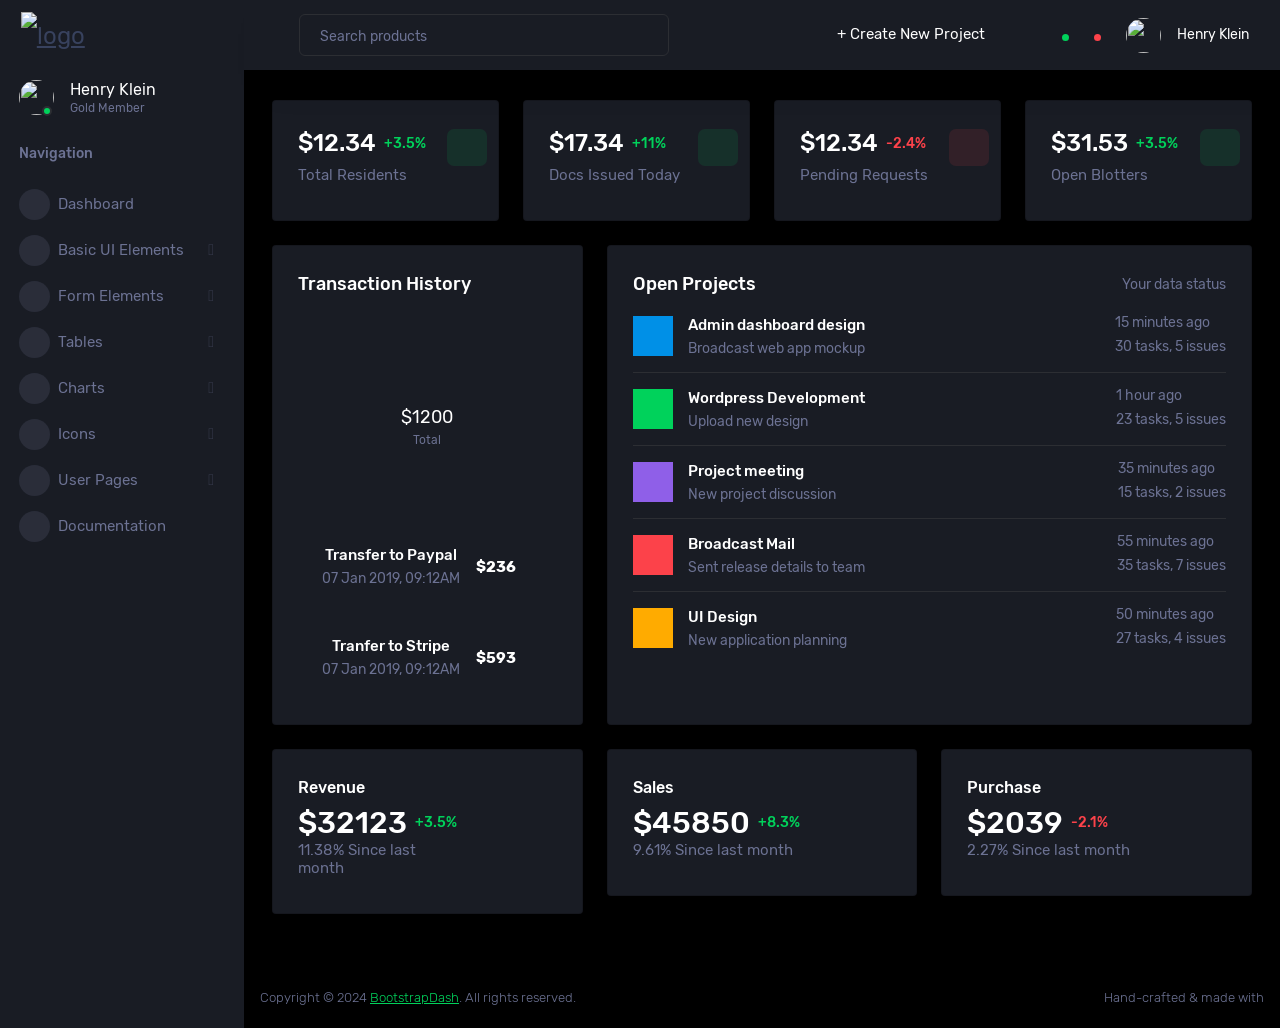
==== src/index.html @ 7aac305c "first commit" ====
<!DOCTYPE html>
<html lang="en">
  <head>
    <!-- Required meta tags -->
    <meta charset="utf-8">
    <meta name="viewport" content="width=device-width, initial-scale=1, shrink-to-fit=no">
    <title>Corona Admin</title>
    <!-- plugins:css -->
    <link rel="stylesheet" href="assets/vendors/mdi/css/materialdesignicons.min.css">
    <link rel="stylesheet" href="assets/vendors/ti-icons/css/themify-icons.css">
    <link rel="stylesheet" href="assets/vendors/css/vendor.bundle.base.css">
    <link rel="stylesheet" href="assets/vendors/font-awesome/css/font-awesome.min.css">
    <!-- endinject -->
    <!-- Plugin css for this page -->
    <link rel="stylesheet" href="assets/vendors/jvectormap/jquery-jvectormap.css">
    <link rel="stylesheet" href="assets/vendors/flag-icon-css/css/flag-icons.min.css">
    <link rel="stylesheet" href="assets/vendors/owl-carousel-2/owl.carousel.min.css">
    <link rel="stylesheet" href="assets/vendors/owl-carousel-2/owl.theme.default.min.css">
    <!-- End plugin css for this page -->
    <!-- inject:css -->
    <!-- endinject -->
    <!-- Layout styles -->
    <link rel="stylesheet" href="assets/css/style.css">
    <!-- End layout styles -->
    <link rel="shortcut icon" href="assets/images/favicon.png" />
  </head>
  <body>
    <div class="container-scroller">
      <!-- partial:partials/_sidebar.html -->
      <nav class="sidebar sidebar-offcanvas" id="sidebar">
        <div class="sidebar-brand-wrapper d-none d-lg-flex align-items-center justify-content-center fixed-top">
          <a class="sidebar-brand brand-logo" href="index.html"><img src="assets/images/logo.svg" alt="logo" /></a>
          <a class="sidebar-brand brand-logo-mini" href="index.html"><img src="assets/images/logo-mini.svg" alt="logo" /></a>
        </div>
        <ul class="nav">
          <li class="nav-item profile">
            <div class="profile-desc">
              <div class="profile-pic">
                <div class="count-indicator">
                  <img class="img-xs rounded-circle " src="assets/images/faces/face15.jpg" alt="">
                  <span class="count bg-success"></span>
                </div>
                <div class="profile-name">
                  <h5 class="mb-0 font-weight-normal">Henry Klein</h5>
                  <span>Gold Member</span>
                </div>
              </div>
              <a href="#" id="profile-dropdown" data-bs-toggle="dropdown"><i class="mdi mdi-dots-vertical"></i></a>
              <div class="dropdown-menu dropdown-menu-right sidebar-dropdown preview-list" aria-labelledby="profile-dropdown">
                <a href="#" class="dropdown-item preview-item">
                  <div class="preview-thumbnail">
                    <div class="preview-icon bg-dark rounded-circle">
                      <i class="mdi mdi-cog text-primary"></i>
                    </div>
                  </div>
                  <div class="preview-item-content">
                    <p class="preview-subject ellipsis mb-1 text-small">Account settings</p>
                  </div>
                </a>
                <div class="dropdown-divider"></div>
                <a href="#" class="dropdown-item preview-item">
                  <div class="preview-thumbnail">
                    <div class="preview-icon bg-dark rounded-circle">
                      <i class="mdi mdi-onepassword  text-info"></i>
                    </div>
                  </div>
                  <div class="preview-item-content">
                    <p class="preview-subject ellipsis mb-1 text-small">Change Password</p>
                  </div>
                </a>
                <div class="dropdown-divider"></div>
                <a href="#" class="dropdown-item preview-item">
                  <div class="preview-thumbnail">
                    <div class="preview-icon bg-dark rounded-circle">
                      <i class="mdi mdi-calendar-today text-success"></i>
                    </div>
                  </div>
                  <div class="preview-item-content">
                    <p class="preview-subject ellipsis mb-1 text-small">To-do list</p>
                  </div>
                </a>
              </div>
            </div>
          </li>
          <li class="nav-item nav-category">
            <span class="nav-link">Navigation</span>
          </li>
          <li class="nav-item menu-items">
            <a class="nav-link" href="index.html">
              <span class="menu-icon">
                <i class="mdi mdi-speedometer"></i>
              </span>
              <span class="menu-title">Dashboard</span>
            </a>
          </li>
          <li class="nav-item menu-items">
            <a class="nav-link" data-bs-toggle="collapse" href="#ui-basic" aria-expanded="false" aria-controls="ui-basic">
              <span class="menu-icon">
                <i class="mdi mdi-laptop"></i>
              </span>
              <span class="menu-title">Basic UI Elements</span>
              <i class="menu-arrow"></i>
            </a>
            <div class="collapse" id="ui-basic">
              <ul class="nav flex-column sub-menu">
                <li class="nav-item"> <a class="nav-link" href="pages/ui-features/buttons.html">Buttons</a></li>
                <li class="nav-item"> <a class="nav-link" href="pages/ui-features/dropdowns.html">Dropdowns</a></li>
                <li class="nav-item"> <a class="nav-link" href="pages/ui-features/typography.html">Typography</a></li>
              </ul>
            </div>
          </li>
          <li class="nav-item menu-items">
            <a class="nav-link" href="pages/forms/basic_elements.html">
              <span class="menu-icon">
                <i class="mdi mdi-playlist-play"></i>
              </span>
              <span class="menu-title">Form Elements</span>
              <i class="menu-arrow"></i>
            </a>
          </li>
          <li class="nav-item menu-items">
            <a class="nav-link" href="pages/tables/basic-table.html">
              <span class="menu-icon">
                <i class="mdi mdi-table-large"></i>
              </span>
              <span class="menu-title">Tables</span>
              <i class="menu-arrow"></i>
            </a>
          </li>
          <li class="nav-item menu-items">
            <a class="nav-link" href="pages/charts/chartjs.html">
              <span class="menu-icon">
                <i class="mdi mdi-chart-bar"></i>
              </span>
              <span class="menu-title">Charts</span>
              <i class="menu-arrow"></i>
            </a>
          </li>
          <li class="nav-item menu-items">
            <a class="nav-link" href="pages/icons/font-awesome.html">
              <span class="menu-icon">
                <i class="mdi mdi-contacts"></i>
              </span>
              <span class="menu-title">Icons</span>
              <i class="menu-arrow"></i>
            </a>
          </li>
          <li class="nav-item menu-items">
            <a class="nav-link" data-bs-toggle="collapse" href="#auth" aria-expanded="false" aria-controls="auth">
              <span class="menu-icon">
                <i class="mdi mdi-security"></i>
              </span>
              <span class="menu-title">User Pages</span>
              <i class="menu-arrow"></i>
            </a>
            <div class="collapse" id="auth">
              <ul class="nav flex-column sub-menu">
                <li class="nav-item"> <a class="nav-link" href="pages/samples/login.html"> Login </a></li>
                <li class="nav-item"> <a class="nav-link" href="pages/samples/register.html"> Register </a></li>
                <li class="nav-item"> <a class="nav-link" href="pages/samples/error-404.html"> 404 </a></li>
                <li class="nav-item"> <a class="nav-link" href="pages/samples/error-500.html"> 505 </a></li>
                <li class="nav-item"> <a class="nav-link" href="pages/samples/blank-page.html"> Blank Page </a></li>
              </ul>
            </div>
          </li>
          <li class="nav-item menu-items">
            <a class="nav-link" href="docs/documentation.html">
              <span class="menu-icon">
                <i class="mdi mdi-file-document"></i>
              </span>
              <span class="menu-title">Documentation</span>
            </a>
          </li>
        </ul>
      </nav>
      <!-- partial -->
      <div class="container-fluid page-body-wrapper">
        <!-- partial:partials/_navbar.html -->
        <nav class="navbar p-0 fixed-top d-flex flex-row">
          <div class="navbar-brand-wrapper d-flex d-lg-none align-items-center justify-content-center">
            <a class="navbar-brand brand-logo-mini" href="index.html"><img src="../../../assets/images/logo-mini.svg" alt="logo" /></a>
          </div>
          <div class="navbar-menu-wrapper flex-grow d-flex align-items-stretch">
            <button class="navbar-toggler navbar-toggler align-self-center" type="button" data-toggle="minimize">
              <span class="mdi mdi-menu"></span>
            </button>
            <ul class="navbar-nav w-100">
              <li class="nav-item w-100">
                <form class="nav-link mt-2 mt-md-0 d-none d-lg-flex search">
                  <input type="text" class="form-control" placeholder="Search products">
                </form>
              </li>
            </ul>
            <ul class="navbar-nav navbar-nav-right">
              <li class="nav-item dropdown d-none d-lg-block">
                <a class="nav-link btn btn-success create-new-button" id="createbuttonDropdown" data-bs-toggle="dropdown" aria-expanded="false" href="#">+ Create New Project</a>
                <div class="dropdown-menu dropdown-menu-end navbar-dropdown preview-list" aria-labelledby="createbuttonDropdown">
                  <h6 class="p-3 mb-0">Projects</h6>
                  <div class="dropdown-divider"></div>
                  <a class="dropdown-item preview-item">
                    <div class="preview-thumbnail">
                      <div class="preview-icon bg-dark rounded-circle">
                        <i class="mdi mdi-file-outline text-primary"></i>
                      </div>
                    </div>
                    <div class="preview-item-content">
                      <p class="preview-subject ellipsis mb-1">Software Development</p>
                    </div>
                  </a>
                  <div class="dropdown-divider"></div>
                  <a class="dropdown-item preview-item">
                    <div class="preview-thumbnail">
                      <div class="preview-icon bg-dark rounded-circle">
                        <i class="mdi mdi-web text-info"></i>
                      </div>
                    </div>
                    <div class="preview-item-content">
                      <p class="preview-subject ellipsis mb-1">UI Development</p>
                    </div>
                  </a>
                  <div class="dropdown-divider"></div>
                  <a class="dropdown-item preview-item">
                    <div class="preview-thumbnail">
                      <div class="preview-icon bg-dark rounded-circle">
                        <i class="mdi mdi-layers text-danger"></i>
                      </div>
                    </div>
                    <div class="preview-item-content">
                      <p class="preview-subject ellipsis mb-1">Software Testing</p>
                    </div>
                  </a>
                  <div class="dropdown-divider"></div>
                  <p class="p-3 mb-0 text-center">See all projects</p>
                </div>
              </li>
              <li class="nav-item nav-settings d-none d-lg-block">
                <a class="nav-link" href="#">
                  <i class="mdi mdi-view-grid"></i>
                </a>
              </li>
              <li class="nav-item dropdown border-left">
                <a class="nav-link count-indicator dropdown-toggle" id="messageDropdown" href="#" data-bs-toggle="dropdown" aria-expanded="false">
                  <i class="mdi mdi-email"></i>
                  <span class="count bg-success"></span>
                </a>
                <div class="dropdown-menu dropdown-menu-end navbar-dropdown preview-list" aria-labelledby="messageDropdown">
                  <h6 class="p-3 mb-0">Messages</h6>
                  <div class="dropdown-divider"></div>
                  <a class="dropdown-item preview-item">
                    <div class="preview-thumbnail">
                      <img src="../../../assets/images/faces/face4.jpg" alt="image" class="rounded-circle profile-pic">
                    </div>
                    <div class="preview-item-content">
                      <p class="preview-subject ellipsis mb-1">Mark send you a message</p>
                      <p class="text-muted mb-0"> 1 Minutes ago </p>
                    </div>
                  </a>
                  <div class="dropdown-divider"></div>
                  <a class="dropdown-item preview-item">
                    <div class="preview-thumbnail">
                      <img src="../../../assets/images/faces/face2.jpg" alt="image" class="rounded-circle profile-pic">
                    </div>
                    <div class="preview-item-content">
                      <p class="preview-subject ellipsis mb-1">Cregh send you a message</p>
                      <p class="text-muted mb-0"> 15 Minutes ago </p>
                    </div>
                  </a>
                  <div class="dropdown-divider"></div>
                  <a class="dropdown-item preview-item">
                    <div class="preview-thumbnail">
                      <img src="../../../assets/images/faces/face3.jpg" alt="image" class="rounded-circle profile-pic">
                    </div>
                    <div class="preview-item-content">
                      <p class="preview-subject ellipsis mb-1">Profile picture updated</p>
                      <p class="text-muted mb-0"> 18 Minutes ago </p>
                    </div>
                  </a>
                  <div class="dropdown-divider"></div>
                  <p class="p-3 mb-0 text-center">4 new messages</p>
                </div>
              </li>
              <li class="nav-item dropdown border-left">
                <a class="nav-link count-indicator dropdown-toggle" id="notificationDropdown" href="#" data-bs-toggle="dropdown">
                  <i class="mdi mdi-bell"></i>
                  <span class="count bg-danger"></span>
                </a>
                <div class="dropdown-menu dropdown-menu-end navbar-dropdown preview-list" aria-labelledby="notificationDropdown">
                  <h6 class="p-3 mb-0">Notifications</h6>
                  <div class="dropdown-divider"></div>
                  <a class="dropdown-item preview-item">
                    <div class="preview-thumbnail">
                      <div class="preview-icon bg-dark rounded-circle">
                        <i class="mdi mdi-calendar text-success"></i>
                      </div>
                    </div>
                    <div class="preview-item-content">
                      <p class="preview-subject mb-1">Event today</p>
                      <p class="text-muted ellipsis mb-0"> Just a reminder that you have an event today </p>
                    </div>
                  </a>
                  <div class="dropdown-divider"></div>
                  <a class="dropdown-item preview-item">
                    <div class="preview-thumbnail">
                      <div class="preview-icon bg-dark rounded-circle">
                        <i class="mdi mdi-cog text-danger"></i>
                      </div>
                    </div>
                    <div class="preview-item-content">
                      <p class="preview-subject mb-1">Settings</p>
                      <p class="text-muted ellipsis mb-0"> Update dashboard </p>
                    </div>
                  </a>
                  <div class="dropdown-divider"></div>
                  <a class="dropdown-item preview-item">
                    <div class="preview-thumbnail">
                      <div class="preview-icon bg-dark rounded-circle">
                        <i class="mdi mdi-link-variant text-warning"></i>
                      </div>
                    </div>
                    <div class="preview-item-content">
                      <p class="preview-subject mb-1">Launch Admin</p>
                      <p class="text-muted ellipsis mb-0"> New admin wow! </p>
                    </div>
                  </a>
                  <div class="dropdown-divider"></div>
                  <p class="p-3 mb-0 text-center">See all notifications</p>
                </div>
              </li>
              <li class="nav-item dropdown">
                <a class="nav-link" id="profileDropdown" href="#" data-bs-toggle="dropdown">
                  <div class="navbar-profile">
                    <img class="img-xs rounded-circle" src="../../../assets/images/faces/face15.jpg" alt="">
                    <p class="mb-0 d-none d-sm-block navbar-profile-name">Henry Klein</p>
                    <i class="mdi mdi-menu-down d-none d-sm-block"></i>
                  </div>
                </a>
                <div class="dropdown-menu dropdown-menu-end navbar-dropdown preview-list" aria-labelledby="profileDropdown">
                  <h6 class="p-3 mb-0">Profile</h6>
                  <div class="dropdown-divider"></div>
                  <a class="dropdown-item preview-item">
                    <div class="preview-thumbnail">
                      <div class="preview-icon bg-dark rounded-circle">
                        <i class="mdi mdi-cog text-success"></i>
                      </div>
                    </div>
                    <div class="preview-item-content">
                      <p class="preview-subject mb-1">Settings</p>
                    </div>
                  </a>
                  <div class="dropdown-divider"></div>
                  <a class="dropdown-item preview-item">
                    <div class="preview-thumbnail">
                      <div class="preview-icon bg-dark rounded-circle">
                        <i class="mdi mdi-logout text-danger"></i>
                      </div>
                    </div>
                    <div class="preview-item-content">
                      <p class="preview-subject mb-1">Log out</p>
                    </div>
                  </a>
                  <div class="dropdown-divider"></div>
                  <p class="p-3 mb-0 text-center">Advanced settings</p>
                </div>
              </li>
            </ul>
            <button class="navbar-toggler navbar-toggler-right d-lg-none align-self-center" type="button" data-toggle="offcanvas">
              <span class="mdi mdi-format-line-spacing"></span>
            </button>
          </div>
        </nav>
        <!-- partial -->
        <div class="main-panel">
          <div class="content-wrapper">
            <div class="row">
              <div class="col-xl-3 col-sm-6 grid-margin stretch-card">
                <div class="card">
                  <div class="card-body">
                    <div class="row">
                      <div class="col-9">
                        <div class="d-flex align-items-center align-self-start">
                          <h3 class="mb-0">$12.34</h3>
                          <p class="text-success ms-2 mb-0 font-weight-medium">+3.5%</p>
                        </div>
                      </div>
                      <div class="col-3">
                        <div class="icon icon-box-success ">
                          <span class="mdi mdi-arrow-top-right icon-item"></span>
                        </div>
                      </div>
                    </div>
                    <h6 class="text-muted font-weight-normal">Total Residents</h6>
                  </div>
                </div>
              </div>
              <div class="col-xl-3 col-sm-6 grid-margin stretch-card">
                <div class="card">
                  <div class="card-body">
                    <div class="row">
                      <div class="col-9">
                        <div class="d-flex align-items-center align-self-start">
                          <h3 class="mb-0">$17.34</h3>
                          <p class="text-success ms-2 mb-0 font-weight-medium">+11%</p>
                        </div>
                      </div>
                      <div class="col-3">
                        <div class="icon icon-box-success">
                          <span class="mdi mdi-arrow-top-right icon-item"></span>
                        </div>
                      </div>
                    </div>
                    <h6 class="text-muted font-weight-normal">Docs Issued Today</h6>
                  </div>
                </div>
              </div>
              <div class="col-xl-3 col-sm-6 grid-margin stretch-card">
                <div class="card">
                  <div class="card-body">
                    <div class="row">
                      <div class="col-9">
                        <div class="d-flex align-items-center align-self-start">
                          <h3 class="mb-0">$12.34</h3>
                          <p class="text-danger ms-2 mb-0 font-weight-medium">-2.4%</p>
                        </div>
                      </div>
                      <div class="col-3">
                        <div class="icon icon-box-danger">
                          <span class="mdi mdi-arrow-bottom-left icon-item"></span>
                        </div>
                      </div>
                    </div>
                    <h6 class="text-muted font-weight-normal">Pending Requests</h6>
                  </div>
                </div>
              </div>
              <div class="col-xl-3 col-sm-6 grid-margin stretch-card">
                <div class="card">
                  <div class="card-body">
                    <div class="row">
                      <div class="col-9">
                        <div class="d-flex align-items-center align-self-start">
                          <h3 class="mb-0">$31.53</h3>
                          <p class="text-success ms-2 mb-0 font-weight-medium">+3.5%</p>
                        </div>
                      </div>
                      <div class="col-3">
                        <div class="icon icon-box-success ">
                          <span class="mdi mdi-arrow-top-right icon-item"></span>
                        </div>
                      </div>
                    </div>
                    <h6 class="text-muted font-weight-normal">Open Blotters</h6>
                  </div>
                </div>
              </div>
            </div>
            <div class="row">
              <div class="col-md-4 grid-margin stretch-card">
                <div class="card">
                  <div class="card-body">
                    <h4 class="card-title">Transaction History</h4>
                    <div class="position-relative">
                      <div class="daoughnutchart-wrapper">
                        <canvas id="transaction-history" class="transaction-chart"></canvas>
                      </div>
                      <div class="custom-value">$1200 <span>Total</span>
                      </div>
                    </div>
                    <div class="bg-gray-dark d-flex d-md-block d-xl-flex flex-row py-3 px-4 px-md-3 px-xl-4 rounded mt-3">
                      <div class="text-md-center text-xl-left">
                        <h6 class="mb-1">Transfer to Paypal</h6>
                        <p class="text-muted mb-0">07 Jan 2019, 09:12AM</p>
                      </div>
                      <div class="align-self-center flex-grow text-end text-md-center text-xl-right py-md-2 py-xl-0">
                        <h6 class="font-weight-bold mb-0">$236</h6>
                      </div>
                    </div>
                    <div class="bg-gray-dark d-flex d-md-block d-xl-flex flex-row py-3 px-4 px-md-3 px-xl-4 rounded mt-3">
                      <div class="text-md-center text-xl-left">
                        <h6 class="mb-1">Tranfer to Stripe</h6>
                        <p class="text-muted mb-0">07 Jan 2019, 09:12AM</p>
                      </div>
                      <div class="align-self-center flex-grow text-end text-md-center text-xl-right py-md-2 py-xl-0">
                        <h6 class="font-weight-bold mb-0">$593</h6>
                      </div>
                    </div>
                  </div>
                </div>
              </div>
              <div class="col-md-8 grid-margin stretch-card">
                <div class="card">
                  <div class="card-body">
                    <div class="d-flex flex-row justify-content-between">
                      <h4 class="card-title mb-1">Open Projects</h4>
                      <p class="text-muted mb-1">Your data status</p>
                    </div>
                    <div class="row">
                      <div class="col-12">
                        <div class="preview-list">
                          <div class="preview-item border-bottom">
                            <div class="preview-thumbnail">
                              <div class="preview-icon bg-primary">
                                <i class="mdi mdi-file-document"></i>
                              </div>
                            </div>
                            <div class="preview-item-content d-sm-flex flex-grow">
                              <div class="flex-grow">
                                <h6 class="preview-subject">Admin dashboard design</h6>
                                <p class="text-muted mb-0">Broadcast web app mockup</p>
                              </div>
                              <div class="mr-auto text-sm-right pt-2 pt-sm-0">
                                <p class="text-muted">15 minutes ago</p>
                                <p class="text-muted mb-0">30 tasks, 5 issues </p>
                              </div>
                            </div>
                          </div>
                          <div class="preview-item border-bottom">
                            <div class="preview-thumbnail">
                              <div class="preview-icon bg-success">
                                <i class="mdi mdi-cloud-download"></i>
                              </div>
                            </div>
                            <div class="preview-item-content d-sm-flex flex-grow">
                              <div class="flex-grow">
                                <h6 class="preview-subject">Wordpress Development</h6>
                                <p class="text-muted mb-0">Upload new design</p>
                              </div>
                              <div class="mr-auto text-sm-right pt-2 pt-sm-0">
                                <p class="text-muted">1 hour ago</p>
                                <p class="text-muted mb-0">23 tasks, 5 issues </p>
                              </div>
                            </div>
                          </div>
                          <div class="preview-item border-bottom">
                            <div class="preview-thumbnail">
                              <div class="preview-icon bg-info">
                                <i class="mdi mdi-clock"></i>
                              </div>
                            </div>
                            <div class="preview-item-content d-sm-flex flex-grow">
                              <div class="flex-grow">
                                <h6 class="preview-subject">Project meeting</h6>
                                <p class="text-muted mb-0">New project discussion</p>
                              </div>
                              <div class="mr-auto text-sm-right pt-2 pt-sm-0">
                                <p class="text-muted">35 minutes ago</p>
                                <p class="text-muted mb-0">15 tasks, 2 issues</p>
                              </div>
                            </div>
                          </div>
                          <div class="preview-item border-bottom">
                            <div class="preview-thumbnail">
                              <div class="preview-icon bg-danger">
                                <i class="mdi mdi-email-open"></i>
                              </div>
                            </div>
                            <div class="preview-item-content d-sm-flex flex-grow">
                              <div class="flex-grow">
                                <h6 class="preview-subject">Broadcast Mail</h6>
                                <p class="text-muted mb-0">Sent release details to team</p>
                              </div>
                              <div class="mr-auto text-sm-right pt-2 pt-sm-0">
                                <p class="text-muted">55 minutes ago</p>
                                <p class="text-muted mb-0">35 tasks, 7 issues </p>
                              </div>
                            </div>
                          </div>
                          <div class="preview-item">
                            <div class="preview-thumbnail">
                              <div class="preview-icon bg-warning">
                                <i class="mdi mdi-chart-pie"></i>
                              </div>
                            </div>
                            <div class="preview-item-content d-sm-flex flex-grow">
                              <div class="flex-grow">
                                <h6 class="preview-subject">UI Design</h6>
                                <p class="text-muted mb-0">New application planning</p>
                              </div>
                              <div class="mr-auto text-sm-right pt-2 pt-sm-0">
                                <p class="text-muted">50 minutes ago</p>
                                <p class="text-muted mb-0">27 tasks, 4 issues </p>
                              </div>
                            </div>
                          </div>
                        </div>
                      </div>
                    </div>
                  </div>
                </div>
              </div>
            </div>
            <div class="row">
              <div class="col-sm-4 grid-margin">
                <div class="card">
                  <div class="card-body">
                    <h5>Revenue</h5>
                    <div class="row">
                      <div class="col-8 col-sm-12 col-xl-8 my-auto">
                        <div class="d-flex d-sm-block d-md-flex align-items-center">
                          <h2 class="mb-0">$32123</h2>
                          <p class="text-success ms-2 mb-0 font-weight-medium">+3.5%</p>
                        </div>
                        <h6 class="text-muted font-weight-normal">11.38% Since last month</h6>
                      </div>
                      <div class="col-4 col-sm-12 col-xl-4 text-center text-xl-right">
                        <i class="icon-lg mdi mdi-codepen text-primary ml-auto"></i>
                      </div>
                    </div>
                  </div>
                </div>
              </div>
              <div class="col-sm-4 grid-margin">
                <div class="card">
                  <div class="card-body">
                    <h5>Sales</h5>
                    <div class="row">
                      <div class="col-8 col-sm-12 col-xl-8 my-auto">
                        <div class="d-flex d-sm-block d-md-flex align-items-center">
                          <h2 class="mb-0">$45850</h2>
                          <p class="text-success ms-2 mb-0 font-weight-medium">+8.3%</p>
                        </div>
                        <h6 class="text-muted font-weight-normal"> 9.61% Since last month</h6>
                      </div>
                      <div class="col-4 col-sm-12 col-xl-4 text-center text-xl-right">
                        <i class="icon-lg mdi mdi-wallet-travel text-danger ml-auto"></i>
                      </div>
                    </div>
                  </div>
                </div>
              </div>
              <div class="col-sm-4 grid-margin">
                <div class="card">
                  <div class="card-body">
                    <h5>Purchase</h5>
                    <div class="row">
                      <div class="col-8 col-sm-12 col-xl-8 my-auto">
                        <div class="d-flex d-sm-block d-md-flex align-items-center">
                          <h2 class="mb-0">$2039</h2>
                          <p class="text-danger ms-2 mb-0 font-weight-medium">-2.1% </p>
                        </div>
                        <h6 class="text-muted font-weight-normal">2.27% Since last month</h6>
                      </div>
                      <div class="col-4 col-sm-12 col-xl-4 text-center text-xl-right">
                        <i class="icon-lg mdi mdi-monitor text-success ml-auto"></i>
                      </div>
                    </div>
                  </div>
                </div>
              </div>
            </div>
          </div>
          <!-- content-wrapper ends -->
          <!-- partial:partials/_footer.html -->
          <footer class="footer">
            <div class="d-sm-flex justify-content-center justify-content-sm-between">
              <span class="text-muted text-center text-sm-left d-block d-sm-inline-block">Copyright © 2024 <a href="https://www.bootstrapdash.com/" target="_blank">BootstrapDash</a>. All rights reserved.</span>
              <span class="text-muted float-none float-sm-end d-block mt-1 mt-sm-0 text-center"> <span class="text-muted float-none float-sm-end d-block mt-1 mt-sm-0 text-center">Hand-crafted & made with <i class="mdi mdi-heart text-danger"></i></span> <i class="mdi mdi-heart text-danger"></i></span>
            </div>
          </footer>
          <!-- partial -->
        </div>
        <!-- main-panel ends -->
      </div>
      <!-- page-body-wrapper ends -->
    </div>
    <!-- container-scroller -->
    <!-- plugins:js -->
    <script src="assets/vendors/js/vendor.bundle.base.js"></script>
    <!-- endinject -->
    <!-- Plugin js for this page -->
    <script src="assets/vendors/chart.js/chart.umd.js"></script>
    <script src="assets/vendors/progressbar.js/progressbar.min.js"></script>
    <script src="assets/vendors/jvectormap/jquery-jvectormap.min.js"></script>
    <script src="assets/vendors/jvectormap/jquery-jvectormap-world-mill-en.js"></script>
    <script src="assets/vendors/owl-carousel-2/owl.carousel.min.js"></script>
    <script src="assets/js/jquery.cookie.js" type="text/javascript"></script>
    <!-- End plugin js for this page -->
    <!-- inject:js -->
    <script src="assets/js/off-canvas.js"></script>
    <script src="assets/js/misc.js"></script>
    <script src="assets/js/settings.js"></script>
    <script src="assets/js/todolist.js"></script>
    <!-- endinject -->
    <!-- Custom js for this page -->
    <script src="assets/js/proBanner.js"></script>
    <script src="assets/js/dashboard.js"></script>
    <!-- End custom js for this page -->
  </body>
</html>
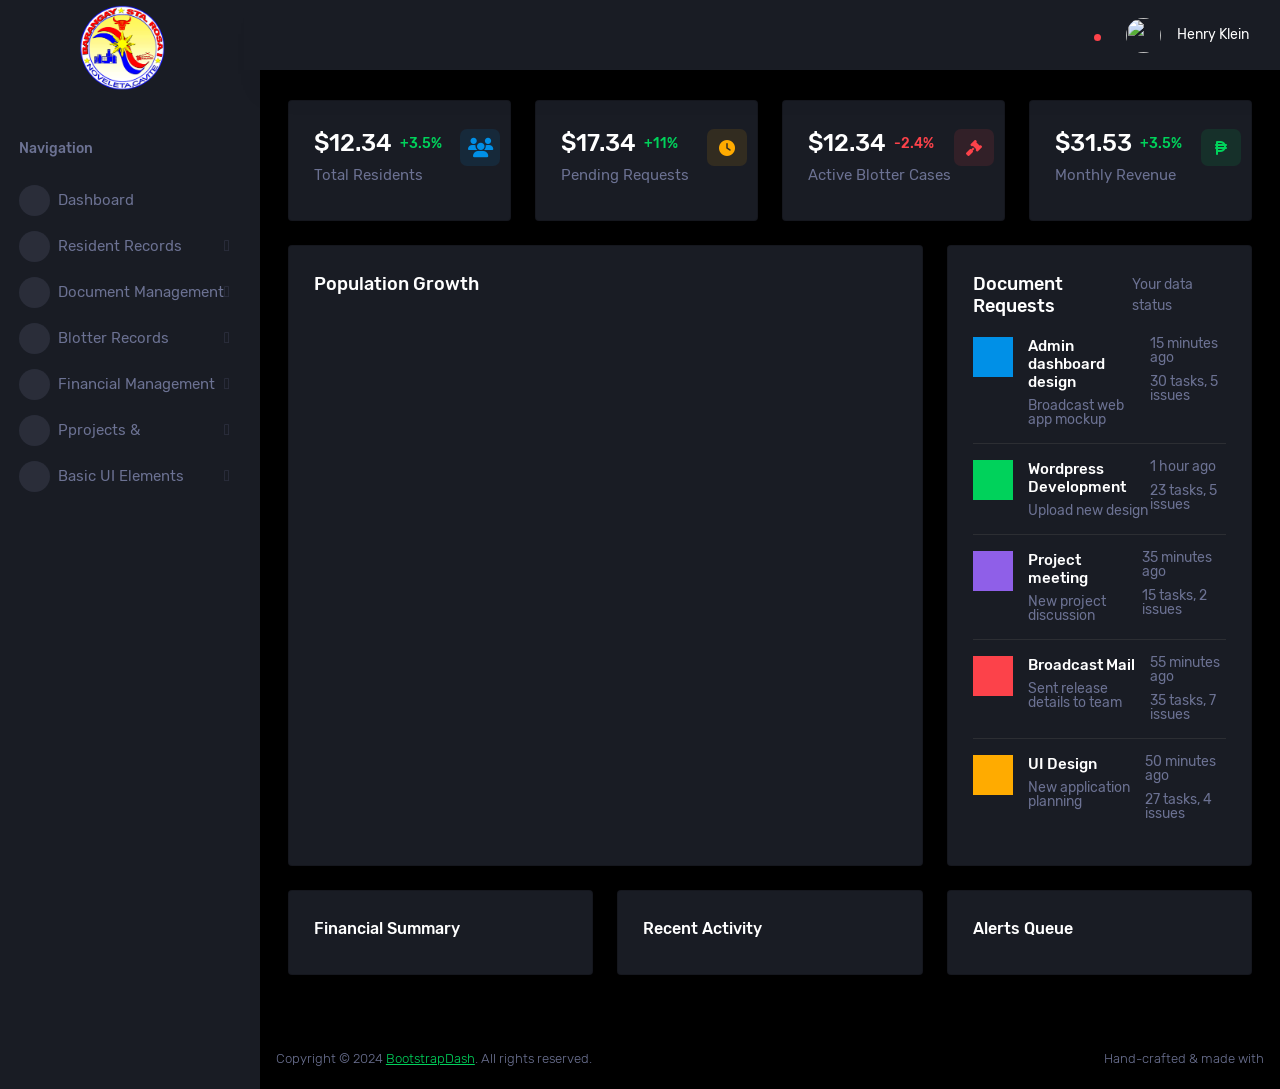
==== commit 44b7ec36: "Minor update" ====
--- a/src/index.html
+++ b/src/index.html
@@ -10,76 +10,35 @@
     <link rel="stylesheet" href="assets/vendors/ti-icons/css/themify-icons.css">
     <link rel="stylesheet" href="assets/vendors/css/vendor.bundle.base.css">
     <link rel="stylesheet" href="assets/vendors/font-awesome/css/font-awesome.min.css">
+    <link href="https://cdnjs.cloudflare.com/ajax/libs/font-awesome/6.5.0/css/all.min.css" rel="stylesheet"/>
     <!-- endinject -->
     <!-- Plugin css for this page -->
     <link rel="stylesheet" href="assets/vendors/jvectormap/jquery-jvectormap.css">
     <link rel="stylesheet" href="assets/vendors/flag-icon-css/css/flag-icons.min.css">
     <link rel="stylesheet" href="assets/vendors/owl-carousel-2/owl.carousel.min.css">
     <link rel="stylesheet" href="assets/vendors/owl-carousel-2/owl.theme.default.min.css">
-    <!-- End plugin css for this page -->
-    <!-- inject:css -->
-    <!-- endinject -->
     <!-- Layout styles -->
     <link rel="stylesheet" href="assets/css/style.css">
     <!-- End layout styles -->
-    <link rel="shortcut icon" href="assets/images/favicon.png" />
+    <link rel="shortcut icon" href="assets/images/logo_noveleta.png" />
   </head>
   <body>
     <div class="container-scroller">
       <!-- partial:partials/_sidebar.html -->
       <nav class="sidebar sidebar-offcanvas" id="sidebar">
         <div class="sidebar-brand-wrapper d-none d-lg-flex align-items-center justify-content-center fixed-top">
-          <a class="sidebar-brand brand-logo" href="index.html"><img src="assets/images/logo.svg" alt="logo" /></a>
-          <a class="sidebar-brand brand-logo-mini" href="index.html"><img src="assets/images/logo-mini.svg" alt="logo" /></a>
+
+            <a class="sidebar-brand brand-logo" href="index.html">
+                <img src="assets/images/logo_noveleta.png"
+                    alt="logo"
+                    class="main-logo">
+            </a>
+
         </div>
         <ul class="nav">
           <li class="nav-item profile">
-            <div class="profile-desc">
-              <div class="profile-pic">
-                <div class="count-indicator">
-                  <img class="img-xs rounded-circle " src="assets/images/faces/face15.jpg" alt="">
-                  <span class="count bg-success"></span>
-                </div>
-                <div class="profile-name">
-                  <h5 class="mb-0 font-weight-normal">Henry Klein</h5>
-                  <span>Gold Member</span>
-                </div>
-              </div>
-              <a href="#" id="profile-dropdown" data-bs-toggle="dropdown"><i class="mdi mdi-dots-vertical"></i></a>
-              <div class="dropdown-menu dropdown-menu-right sidebar-dropdown preview-list" aria-labelledby="profile-dropdown">
-                <a href="#" class="dropdown-item preview-item">
-                  <div class="preview-thumbnail">
-                    <div class="preview-icon bg-dark rounded-circle">
-                      <i class="mdi mdi-cog text-primary"></i>
-                    </div>
-                  </div>
-                  <div class="preview-item-content">
-                    <p class="preview-subject ellipsis mb-1 text-small">Account settings</p>
-                  </div>
-                </a>
-                <div class="dropdown-divider"></div>
-                <a href="#" class="dropdown-item preview-item">
-                  <div class="preview-thumbnail">
-                    <div class="preview-icon bg-dark rounded-circle">
-                      <i class="mdi mdi-onepassword  text-info"></i>
-                    </div>
-                  </div>
-                  <div class="preview-item-content">
-                    <p class="preview-subject ellipsis mb-1 text-small">Change Password</p>
-                  </div>
-                </a>
-                <div class="dropdown-divider"></div>
-                <a href="#" class="dropdown-item preview-item">
-                  <div class="preview-thumbnail">
-                    <div class="preview-icon bg-dark rounded-circle">
-                      <i class="mdi mdi-calendar-today text-success"></i>
-                    </div>
-                  </div>
-                  <div class="preview-item-content">
-                    <p class="preview-subject ellipsis mb-1 text-small">To-do list</p>
-                  </div>
-                </a>
-              </div>
+            <div class="profile-desc profile-text">
+              <p>Barangay Sta. Rosa 1</p>
             </div>
           </li>
           <li class="nav-item nav-category">
@@ -91,6 +50,51 @@
                 <i class="mdi mdi-speedometer"></i>
               </span>
               <span class="menu-title">Dashboard</span>
+            </a>
+          </li>
+          <li class="nav-item menu-items">
+            <a class="nav-link" href="pages/forms/basic_elements.html">
+              <span class="menu-icon">
+                <i class="mdi mdi-playlist-play"></i>
+              </span>
+              <span class="menu-title">Resident Records</span>
+              <i class="menu-arrow"></i>
+            </a>
+          </li>
+          <li class="nav-item menu-items">
+            <a class="nav-link" href="#">
+              <span class="menu-icon">
+                <i class="mdi mdi-playlist-play"></i>
+              </span>
+              <span class="menu-title">Document Management</span>
+              <i class="menu-arrow"></i>
+            </a>
+          </li>
+          <li class="nav-item menu-items">
+            <a class="nav-link" href="#">
+              <span class="menu-icon">
+                <i class="mdi mdi-playlist-play"></i>
+              </span>
+              <span class="menu-title">Blotter Records</span>
+              <i class="menu-arrow"></i>
+            </a>
+          </li>
+          <li class="nav-item menu-items">
+            <a class="nav-link" href="#">
+              <span class="menu-icon">
+                <i class="mdi mdi-playlist-play"></i>
+              </span>
+              <span class="menu-title">Financial Management</span>
+              <i class="menu-arrow"></i>
+            </a>
+          </li>
+          <li class="nav-item menu-items">
+            <a class="nav-link" href="#">
+              <span class="menu-icon">
+                <i class="mdi mdi-playlist-play"></i>
+              </span>
+              <span class="menu-title">Pprojects &</span>
+              <i class="menu-arrow"></i>
             </a>
           </li>
           <li class="nav-item menu-items">
@@ -108,68 +112,6 @@
                 <li class="nav-item"> <a class="nav-link" href="pages/ui-features/typography.html">Typography</a></li>
               </ul>
             </div>
-          </li>
-          <li class="nav-item menu-items">
-            <a class="nav-link" href="pages/forms/basic_elements.html">
-              <span class="menu-icon">
-                <i class="mdi mdi-playlist-play"></i>
-              </span>
-              <span class="menu-title">Form Elements</span>
-              <i class="menu-arrow"></i>
-            </a>
-          </li>
-          <li class="nav-item menu-items">
-            <a class="nav-link" href="pages/tables/basic-table.html">
-              <span class="menu-icon">
-                <i class="mdi mdi-table-large"></i>
-              </span>
-              <span class="menu-title">Tables</span>
-              <i class="menu-arrow"></i>
-            </a>
-          </li>
-          <li class="nav-item menu-items">
-            <a class="nav-link" href="pages/charts/chartjs.html">
-              <span class="menu-icon">
-                <i class="mdi mdi-chart-bar"></i>
-              </span>
-              <span class="menu-title">Charts</span>
-              <i class="menu-arrow"></i>
-            </a>
-          </li>
-          <li class="nav-item menu-items">
-            <a class="nav-link" href="pages/icons/font-awesome.html">
-              <span class="menu-icon">
-                <i class="mdi mdi-contacts"></i>
-              </span>
-              <span class="menu-title">Icons</span>
-              <i class="menu-arrow"></i>
-            </a>
-          </li>
-          <li class="nav-item menu-items">
-            <a class="nav-link" data-bs-toggle="collapse" href="#auth" aria-expanded="false" aria-controls="auth">
-              <span class="menu-icon">
-                <i class="mdi mdi-security"></i>
-              </span>
-              <span class="menu-title">User Pages</span>
-              <i class="menu-arrow"></i>
-            </a>
-            <div class="collapse" id="auth">
-              <ul class="nav flex-column sub-menu">
-                <li class="nav-item"> <a class="nav-link" href="pages/samples/login.html"> Login </a></li>
-                <li class="nav-item"> <a class="nav-link" href="pages/samples/register.html"> Register </a></li>
-                <li class="nav-item"> <a class="nav-link" href="pages/samples/error-404.html"> 404 </a></li>
-                <li class="nav-item"> <a class="nav-link" href="pages/samples/error-500.html"> 505 </a></li>
-                <li class="nav-item"> <a class="nav-link" href="pages/samples/blank-page.html"> Blank Page </a></li>
-              </ul>
-            </div>
-          </li>
-          <li class="nav-item menu-items">
-            <a class="nav-link" href="docs/documentation.html">
-              <span class="menu-icon">
-                <i class="mdi mdi-file-document"></i>
-              </span>
-              <span class="menu-title">Documentation</span>
-            </a>
           </li>
         </ul>
       </nav>
@@ -186,14 +128,10 @@
             </button>
             <ul class="navbar-nav w-100">
               <li class="nav-item w-100">
-                <form class="nav-link mt-2 mt-md-0 d-none d-lg-flex search">
-                  <input type="text" class="form-control" placeholder="Search products">
-                </form>
               </li>
             </ul>
             <ul class="navbar-nav navbar-nav-right">
               <li class="nav-item dropdown d-none d-lg-block">
-                <a class="nav-link btn btn-success create-new-button" id="createbuttonDropdown" data-bs-toggle="dropdown" aria-expanded="false" href="#">+ Create New Project</a>
                 <div class="dropdown-menu dropdown-menu-end navbar-dropdown preview-list" aria-labelledby="createbuttonDropdown">
                   <h6 class="p-3 mb-0">Projects</h6>
                   <div class="dropdown-divider"></div>
@@ -231,52 +169,6 @@
                   </a>
                   <div class="dropdown-divider"></div>
                   <p class="p-3 mb-0 text-center">See all projects</p>
-                </div>
-              </li>
-              <li class="nav-item nav-settings d-none d-lg-block">
-                <a class="nav-link" href="#">
-                  <i class="mdi mdi-view-grid"></i>
-                </a>
-              </li>
-              <li class="nav-item dropdown border-left">
-                <a class="nav-link count-indicator dropdown-toggle" id="messageDropdown" href="#" data-bs-toggle="dropdown" aria-expanded="false">
-                  <i class="mdi mdi-email"></i>
-                  <span class="count bg-success"></span>
-                </a>
-                <div class="dropdown-menu dropdown-menu-end navbar-dropdown preview-list" aria-labelledby="messageDropdown">
-                  <h6 class="p-3 mb-0">Messages</h6>
-                  <div class="dropdown-divider"></div>
-                  <a class="dropdown-item preview-item">
-                    <div class="preview-thumbnail">
-                      <img src="../../../assets/images/faces/face4.jpg" alt="image" class="rounded-circle profile-pic">
-                    </div>
-                    <div class="preview-item-content">
-                      <p class="preview-subject ellipsis mb-1">Mark send you a message</p>
-                      <p class="text-muted mb-0"> 1 Minutes ago </p>
-                    </div>
-                  </a>
-                  <div class="dropdown-divider"></div>
-                  <a class="dropdown-item preview-item">
-                    <div class="preview-thumbnail">
-                      <img src="../../../assets/images/faces/face2.jpg" alt="image" class="rounded-circle profile-pic">
-                    </div>
-                    <div class="preview-item-content">
-                      <p class="preview-subject ellipsis mb-1">Cregh send you a message</p>
-                      <p class="text-muted mb-0"> 15 Minutes ago </p>
-                    </div>
-                  </a>
-                  <div class="dropdown-divider"></div>
-                  <a class="dropdown-item preview-item">
-                    <div class="preview-thumbnail">
-                      <img src="../../../assets/images/faces/face3.jpg" alt="image" class="rounded-circle profile-pic">
-                    </div>
-                    <div class="preview-item-content">
-                      <p class="preview-subject ellipsis mb-1">Profile picture updated</p>
-                      <p class="text-muted mb-0"> 18 Minutes ago </p>
-                    </div>
-                  </a>
-                  <div class="dropdown-divider"></div>
-                  <p class="p-3 mb-0 text-center">4 new messages</p>
                 </div>
               </li>
               <li class="nav-item dropdown border-left">
@@ -372,7 +264,7 @@
         <div class="main-panel">
           <div class="content-wrapper">
             <div class="row">
-              <div class="col-xl-3 col-sm-6 grid-margin stretch-card">
+              <div class="col-xl-3 col-sm-6 grid-margin stretch-card stat-card">
                 <div class="card">
                   <div class="card-body">
                     <div class="row">
@@ -383,8 +275,8 @@
                         </div>
                       </div>
                       <div class="col-3">
-                        <div class="icon icon-box-success ">
-                          <span class="mdi mdi-arrow-top-right icon-item"></span>
+                        <div class="icon icon-box-primary">
+                          <div class="stat-icon"><i class="fa-solid fa-users"></i></div>
                         </div>
                       </div>
                     </div>
@@ -392,7 +284,8 @@
                   </div>
                 </div>
               </div>
-              <div class="col-xl-3 col-sm-6 grid-margin stretch-card">
+
+              <div class="col-xl-3 col-sm-6 grid-margin stretch-card stat-card">
                 <div class="card">
                   <div class="card-body">
                     <div class="row">
@@ -403,16 +296,17 @@
                         </div>
                       </div>
                       <div class="col-3">
-                        <div class="icon icon-box-success">
-                          <span class="mdi mdi-arrow-top-right icon-item"></span>
-                        </div>
-                      </div>
-                    </div>
-                    <h6 class="text-muted font-weight-normal">Docs Issued Today</h6>
-                  </div>
-                </div>
-              </div>
-              <div class="col-xl-3 col-sm-6 grid-margin stretch-card">
+                        <div class="icon icon-box-warning">
+                          <i class="fa-solid fa-clock"></i>
+                        </div>
+                      </div>
+                    </div>
+                    <h6 class="text-muted font-weight-normal">Pending Requests</h6>
+                  </div>
+                </div>
+              </div>
+
+              <div class="col-xl-3 col-sm-6 grid-margin stretch-card stat-card">
                 <div class="card">
                   <div class="card-body">
                     <div class="row">
@@ -424,15 +318,16 @@
                       </div>
                       <div class="col-3">
                         <div class="icon icon-box-danger">
-                          <span class="mdi mdi-arrow-bottom-left icon-item"></span>
-                        </div>
-                      </div>
-                    </div>
-                    <h6 class="text-muted font-weight-normal">Pending Requests</h6>
-                  </div>
-                </div>
-              </div>
-              <div class="col-xl-3 col-sm-6 grid-margin stretch-card">
+                          <i class="fa-solid fa-gavel"></i>
+                        </div>
+                      </div>
+                    </div>
+                    <h6 class="text-muted font-weight-normal">Active Blotter Cases</h6>
+                  </div>
+                </div>
+              </div>
+
+              <div class="col-xl-3 col-sm-6 grid-margin stretch-card stat-card">
                 <div class="card">
                   <div class="card-body">
                     <div class="row">
@@ -444,53 +339,31 @@
                       </div>
                       <div class="col-3">
                         <div class="icon icon-box-success ">
-                          <span class="mdi mdi-arrow-top-right icon-item"></span>
-                        </div>
-                      </div>
-                    </div>
-                    <h6 class="text-muted font-weight-normal">Open Blotters</h6>
+                          <i class="fa-solid fa-peso-sign"></i>
+                        </div>
+                      </div>
+                    </div>
+                    <h6 class="text-muted font-weight-normal">Monthly Revenue</h6>
                   </div>
                 </div>
               </div>
             </div>
             <div class="row">
+              <div class="col-md-8 grid-margin stretch-card">
+                <div class="card">
+                  <div class="card-body">
+                    <h4 class="card-title">Population Growth</h4>
+                    <div style="height:400px;">
+                      <canvas id="multiAxisChart"></canvas>
+                    </div>
+                  </div>
+                </div>
+              </div>
               <div class="col-md-4 grid-margin stretch-card">
                 <div class="card">
                   <div class="card-body">
-                    <h4 class="card-title">Transaction History</h4>
-                    <div class="position-relative">
-                      <div class="daoughnutchart-wrapper">
-                        <canvas id="transaction-history" class="transaction-chart"></canvas>
-                      </div>
-                      <div class="custom-value">$1200 <span>Total</span>
-                      </div>
-                    </div>
-                    <div class="bg-gray-dark d-flex d-md-block d-xl-flex flex-row py-3 px-4 px-md-3 px-xl-4 rounded mt-3">
-                      <div class="text-md-center text-xl-left">
-                        <h6 class="mb-1">Transfer to Paypal</h6>
-                        <p class="text-muted mb-0">07 Jan 2019, 09:12AM</p>
-                      </div>
-                      <div class="align-self-center flex-grow text-end text-md-center text-xl-right py-md-2 py-xl-0">
-                        <h6 class="font-weight-bold mb-0">$236</h6>
-                      </div>
-                    </div>
-                    <div class="bg-gray-dark d-flex d-md-block d-xl-flex flex-row py-3 px-4 px-md-3 px-xl-4 rounded mt-3">
-                      <div class="text-md-center text-xl-left">
-                        <h6 class="mb-1">Tranfer to Stripe</h6>
-                        <p class="text-muted mb-0">07 Jan 2019, 09:12AM</p>
-                      </div>
-                      <div class="align-self-center flex-grow text-end text-md-center text-xl-right py-md-2 py-xl-0">
-                        <h6 class="font-weight-bold mb-0">$593</h6>
-                      </div>
-                    </div>
-                  </div>
-                </div>
-              </div>
-              <div class="col-md-8 grid-margin stretch-card">
-                <div class="card">
-                  <div class="card-body">
                     <div class="d-flex flex-row justify-content-between">
-                      <h4 class="card-title mb-1">Open Projects</h4>
+                      <h4 class="card-title mb-1">Document Requests</h4>
                       <p class="text-muted mb-1">Your data status</p>
                     </div>
                     <div class="row">
@@ -592,17 +465,9 @@
               <div class="col-sm-4 grid-margin">
                 <div class="card">
                   <div class="card-body">
-                    <h5>Revenue</h5>
+                    <h5>Financial Summary</h5>
                     <div class="row">
                       <div class="col-8 col-sm-12 col-xl-8 my-auto">
-                        <div class="d-flex d-sm-block d-md-flex align-items-center">
-                          <h2 class="mb-0">$32123</h2>
-                          <p class="text-success ms-2 mb-0 font-weight-medium">+3.5%</p>
-                        </div>
-                        <h6 class="text-muted font-weight-normal">11.38% Since last month</h6>
-                      </div>
-                      <div class="col-4 col-sm-12 col-xl-4 text-center text-xl-right">
-                        <i class="icon-lg mdi mdi-codepen text-primary ml-auto"></i>
                       </div>
                     </div>
                   </div>
@@ -611,17 +476,9 @@
               <div class="col-sm-4 grid-margin">
                 <div class="card">
                   <div class="card-body">
-                    <h5>Sales</h5>
+                    <h5>Recent Activity</h5>
                     <div class="row">
                       <div class="col-8 col-sm-12 col-xl-8 my-auto">
-                        <div class="d-flex d-sm-block d-md-flex align-items-center">
-                          <h2 class="mb-0">$45850</h2>
-                          <p class="text-success ms-2 mb-0 font-weight-medium">+8.3%</p>
-                        </div>
-                        <h6 class="text-muted font-weight-normal"> 9.61% Since last month</h6>
-                      </div>
-                      <div class="col-4 col-sm-12 col-xl-4 text-center text-xl-right">
-                        <i class="icon-lg mdi mdi-wallet-travel text-danger ml-auto"></i>
                       </div>
                     </div>
                   </div>
@@ -630,17 +487,9 @@
               <div class="col-sm-4 grid-margin">
                 <div class="card">
                   <div class="card-body">
-                    <h5>Purchase</h5>
+                    <h5>Alerts Queue</h5>
                     <div class="row">
                       <div class="col-8 col-sm-12 col-xl-8 my-auto">
-                        <div class="d-flex d-sm-block d-md-flex align-items-center">
-                          <h2 class="mb-0">$2039</h2>
-                          <p class="text-danger ms-2 mb-0 font-weight-medium">-2.1% </p>
-                        </div>
-                        <h6 class="text-muted font-weight-normal">2.27% Since last month</h6>
-                      </div>
-                      <div class="col-4 col-sm-12 col-xl-4 text-center text-xl-right">
-                        <i class="icon-lg mdi mdi-monitor text-success ml-auto"></i>
                       </div>
                     </div>
                   </div>
@@ -666,8 +515,12 @@
     <!-- plugins:js -->
     <script src="assets/vendors/js/vendor.bundle.base.js"></script>
     <!-- endinject -->
-    <!-- Plugin js for this page -->
+
+    <!-- Charts -->
     <script src="assets/vendors/chart.js/chart.umd.js"></script>
+    <script src="https://cdn.jsdelivr.net/npm/chart.js"></script>
+    <!-- Charts -->
+
     <script src="assets/vendors/progressbar.js/progressbar.min.js"></script>
     <script src="assets/vendors/jvectormap/jquery-jvectormap.min.js"></script>
     <script src="assets/vendors/jvectormap/jquery-jvectormap-world-mill-en.js"></script>
@@ -684,5 +537,82 @@
     <script src="assets/js/proBanner.js"></script>
     <script src="assets/js/dashboard.js"></script>
     <!-- End custom js for this page -->
+
+    <script>
+      const ctx = document.getElementById('multiAxisChart');
+
+      new Chart(ctx, {
+          type: 'line',
+
+          data: {
+              labels: ['Jan', 'Feb', 'Mar', 'Apr', 'May', 'Jun'],
+
+              datasets: [
+                  {
+                      label: 'Residents',
+                      data: [1200, 1250, 1300, 1280, 1350, 1400],
+                      yAxisID: 'y',
+                      tension: 0.4,
+                      borderWidth: 3
+                  },
+
+                  {
+                      label: 'Document Requests',
+                      data: [40, 55, 48, 70, 65, 80],
+                      yAxisID: 'y1',
+                      tension: 0.4,
+                      borderWidth: 3
+                  }
+              ]
+          },
+
+          options: {
+              responsive: true,
+              maintainAspectRatio: false,
+
+              interaction: {
+                  mode: 'index',
+                  intersect: false
+              },
+
+              stacked: false,
+
+              plugins: {
+                  legend: {
+                      position: 'top'
+                  }
+              },
+
+              scales: {
+
+                  y: {
+                      type: 'linear',
+                      display: true,
+                      position: 'left',
+
+                      title: {
+                          display: true,
+                          text: 'Residents'
+                      }
+                  },
+
+                  y1: {
+                      type: 'linear',
+                      display: true,
+                      position: 'right',
+
+                      title: {
+                          display: true,
+                          text: 'Requests'
+                      },
+
+                      grid: {
+                          drawOnChartArea: false
+                      }
+                  }
+              }
+          }
+      });
+    </script>
   </body>
 </html>
--- a/src/assets/css/style.css
+++ b/src/assets/css/style.css
@@ -0,0 +1,25234 @@
+@import url('https://fonts.googleapis.com/css2?family=Poppins:ital,wght@0,100;0,200;0,300;0,400;0,500;0,600;0,700;0,800;0,900;1,100;1,200;1,300;1,400;1,500;1,600;1,700;1,800;1,900&family=Sekuya&display=swap');
+@charset "UTF-8";
+/*-------------------------------------------------------------------
+  ===== Table of Contents =====
+
+  * Bootstrap functions
+  * Template variables
+  * SCSS Compass Functions
+  * Boostrap Main SCSS
+  * Template mixins
+    + Animation Mixins
+    + Background Mixins
+    + Badge Mixins
+    + Button Mixins
+    + Miscellaneous Mixins
+    + BlockQuote Mixins
+    + Cards Mixins
+    + Color Functions Mixins
+    + Tooltips
+    + popovers
+  * Core Styles
+    + Reset Styles
+    + Fonts
+    + Functions
+    + Backgrounds
+    + Typography
+    + Miscellaneous
+    + Footer
+    + Layouts
+    + Utilities
+    + Demo styles
+  * Components
+    + Accordions
+    + Badges
+    + Bootstrap Alerts
+    + Boostrap Progress
+    + Buttons
+    + Breadcrumbs
+    + Cards
+    + Checkboxes and Radios
+    + Dropdowns
+    + Forms
+    + Google maps
+    + Icons
+    + Loaders
+    + Lists
+    + Modals
+    + Pagination
+    + Popover
+    + Preview
+    + Tables
+    + Tabs
+    + Timeline
+    + Todo List
+    + Tooltips
+    + User Profile
+    + Pricing table
+  * Email
+    + Mail Sidebar
+    + Mail List Container
+    + Message Content
+  * Plugin Overrides
+    + Ace Editor
+    + Avgrund Popup
+    + Bootstrap Tour
+    + Chartist
+    + CodeMirror
+    + Colcade
+    + Colorpicker
+    + Context Menu
+    + Data Tables
+    + Datepicker
+    + Dropify
+    + Dropzone
+    + Flot chart
+    + Full Calendar
+    + Google Charts
+    + Icheck
+    + Jquery File Upload
+    + Js-grid
+    + Jvectormap
+    + Light Gallery
+    + Listify
+    + No-ui-slider
+    + Owl-carousel
+    + Progressbar-js
+    + Pws-tabs
+    + Quill Editor
+    + Rating
+    + Select2
+    + Summernote Editor
+    + SweetAlert
+    + Switchery
+    + Tags
+    + TinyMCE Editor
+    + Toast
+    + Typeahead
+    + Wysi Editor
+    + X-editable
+    + Wizard
+  * Landing screens
+    + Auth
+    + Lock Screen
+-------------------------------------------------------------------*/
+/*-------------------------------------------------------------------*/
+/* === Import Bootstrap functions and variables === */
+/*-------------------------------------------------------------------*/
+/* === Import template variables === */
+/*-------------------------------------------------------------------*/
+/* === SCSS Compass Functions === */
+@-moz-keyframes flash {
+  0% {
+    opacity: 1;
+  }
+  25% {
+    opacity: 0;
+  }
+  50% {
+    opacity: 1;
+  }
+  75% {
+    opacity: 0;
+  }
+  100% {
+    opacity: 1;
+  }
+}
+@-webkit-keyframes flash {
+  0% {
+    opacity: 1;
+  }
+  25% {
+    opacity: 0;
+  }
+  50% {
+    opacity: 1;
+  }
+  75% {
+    opacity: 0;
+  }
+  100% {
+    opacity: 1;
+  }
+}
+@-o-keyframes flash {
+  0% {
+    opacity: 1;
+  }
+  25% {
+    opacity: 0;
+  }
+  50% {
+    opacity: 1;
+  }
+  75% {
+    opacity: 0;
+  }
+  100% {
+    opacity: 1;
+  }
+}
+@-ms-keyframes flash {
+  0% {
+    opacity: 1;
+  }
+  25% {
+    opacity: 0;
+  }
+  50% {
+    opacity: 1;
+  }
+  75% {
+    opacity: 0;
+  }
+  100% {
+    opacity: 1;
+  }
+}
+@keyframes flash {
+  0% {
+    opacity: 1;
+  }
+  25% {
+    opacity: 0;
+  }
+  50% {
+    opacity: 1;
+  }
+  75% {
+    opacity: 0;
+  }
+  100% {
+    opacity: 1;
+  }
+}
+@-moz-keyframes bounce {
+  0% {
+    -webkit-transform: translateY(0);
+    -moz-transform: translateY(0);
+    -ms-transform: translateY(0);
+    -o-transform: translateY(0);
+    transform: translateY(0);
+  }
+  20% {
+    -webkit-transform: translateY(0);
+    -moz-transform: translateY(0);
+    -ms-transform: translateY(0);
+    -o-transform: translateY(0);
+    transform: translateY(0);
+  }
+  40% {
+    -webkit-transform: translateY(-30px);
+    -moz-transform: translateY(-30px);
+    -ms-transform: translateY(-30px);
+    -o-transform: translateY(-30px);
+    transform: translateY(-30px);
+  }
+  50% {
+    -webkit-transform: translateY(0);
+    -moz-transform: translateY(0);
+    -ms-transform: translateY(0);
+    -o-transform: translateY(0);
+    transform: translateY(0);
+  }
+  60% {
+    -webkit-transform: translateY(-15px);
+    -moz-transform: translateY(-15px);
+    -ms-transform: translateY(-15px);
+    -o-transform: translateY(-15px);
+    transform: translateY(-15px);
+  }
+  80% {
+    -webkit-transform: translateY(0);
+    -moz-transform: translateY(0);
+    -ms-transform: translateY(0);
+    -o-transform: translateY(0);
+    transform: translateY(0);
+  }
+  100% {
+    -webkit-transform: translateY(0);
+    -moz-transform: translateY(0);
+    -ms-transform: translateY(0);
+    -o-transform: translateY(0);
+    transform: translateY(0);
+  }
+}
+@-webkit-keyframes bounce {
+  0% {
+    -webkit-transform: translateY(0);
+    -moz-transform: translateY(0);
+    -ms-transform: translateY(0);
+    -o-transform: translateY(0);
+    transform: translateY(0);
+  }
+  20% {
+    -webkit-transform: translateY(0);
+    -moz-transform: translateY(0);
+    -ms-transform: translateY(0);
+    -o-transform: translateY(0);
+    transform: translateY(0);
+  }
+  40% {
+    -webkit-transform: translateY(-30px);
+    -moz-transform: translateY(-30px);
+    -ms-transform: translateY(-30px);
+    -o-transform: translateY(-30px);
+    transform: translateY(-30px);
+  }
+  50% {
+    -webkit-transform: translateY(0);
+    -moz-transform: translateY(0);
+    -ms-transform: translateY(0);
+    -o-transform: translateY(0);
+    transform: translateY(0);
+  }
+  60% {
+    -webkit-transform: translateY(-15px);
+    -moz-transform: translateY(-15px);
+    -ms-transform: translateY(-15px);
+    -o-transform: translateY(-15px);
+    transform: translateY(-15px);
+  }
+  80% {
+    -webkit-transform: translateY(0);
+    -moz-transform: translateY(0);
+    -ms-transform: translateY(0);
+    -o-transform: translateY(0);
+    transform: translateY(0);
+  }
+  100% {
+    -webkit-transform: translateY(0);
+    -moz-transform: translateY(0);
+    -ms-transform: translateY(0);
+    -o-transform: translateY(0);
+    transform: translateY(0);
+  }
+}
+@-o-keyframes bounce {
+  0% {
+    -webkit-transform: translateY(0);
+    -moz-transform: translateY(0);
+    -ms-transform: translateY(0);
+    -o-transform: translateY(0);
+    transform: translateY(0);
+  }
+  20% {
+    -webkit-transform: translateY(0);
+    -moz-transform: translateY(0);
+    -ms-transform: translateY(0);
+    -o-transform: translateY(0);
+    transform: translateY(0);
+  }
+  40% {
+    -webkit-transform: translateY(-30px);
+    -moz-transform: translateY(-30px);
+    -ms-transform: translateY(-30px);
+    -o-transform: translateY(-30px);
+    transform: translateY(-30px);
+  }
+  50% {
+    -webkit-transform: translateY(0);
+    -moz-transform: translateY(0);
+    -ms-transform: translateY(0);
+    -o-transform: translateY(0);
+    transform: translateY(0);
+  }
+  60% {
+    -webkit-transform: translateY(-15px);
+    -moz-transform: translateY(-15px);
+    -ms-transform: translateY(-15px);
+    -o-transform: translateY(-15px);
+    transform: translateY(-15px);
+  }
+  80% {
+    -webkit-transform: translateY(0);
+    -moz-transform: translateY(0);
+    -ms-transform: translateY(0);
+    -o-transform: translateY(0);
+    transform: translateY(0);
+  }
+  100% {
+    -webkit-transform: translateY(0);
+    -moz-transform: translateY(0);
+    -ms-transform: translateY(0);
+    -o-transform: translateY(0);
+    transform: translateY(0);
+  }
+}
+@-ms-keyframes bounce {
+  0% {
+    -webkit-transform: translateY(0);
+    -moz-transform: translateY(0);
+    -ms-transform: translateY(0);
+    -o-transform: translateY(0);
+    transform: translateY(0);
+  }
+  20% {
+    -webkit-transform: translateY(0);
+    -moz-transform: translateY(0);
+    -ms-transform: translateY(0);
+    -o-transform: translateY(0);
+    transform: translateY(0);
+  }
+  40% {
+    -webkit-transform: translateY(-30px);
+    -moz-transform: translateY(-30px);
+    -ms-transform: translateY(-30px);
+    -o-transform: translateY(-30px);
+    transform: translateY(-30px);
+  }
+  50% {
+    -webkit-transform: translateY(0);
+    -moz-transform: translateY(0);
+    -ms-transform: translateY(0);
+    -o-transform: translateY(0);
+    transform: translateY(0);
+  }
+  60% {
+    -webkit-transform: translateY(-15px);
+    -moz-transform: translateY(-15px);
+    -ms-transform: translateY(-15px);
+    -o-transform: translateY(-15px);
+    transform: translateY(-15px);
+  }
+  80% {
+    -webkit-transform: translateY(0);
+    -moz-transform: translateY(0);
+    -ms-transform: translateY(0);
+    -o-transform: translateY(0);
+    transform: translateY(0);
+  }
+  100% {
+    -webkit-transform: translateY(0);
+    -moz-transform: translateY(0);
+    -ms-transform: translateY(0);
+    -o-transform: translateY(0);
+    transform: translateY(0);
+  }
+}
+@keyframes bounce {
+  0% {
+    -webkit-transform: translateY(0);
+    -moz-transform: translateY(0);
+    -ms-transform: translateY(0);
+    -o-transform: translateY(0);
+    transform: translateY(0);
+  }
+  20% {
+    -webkit-transform: translateY(0);
+    -moz-transform: translateY(0);
+    -ms-transform: translateY(0);
+    -o-transform: translateY(0);
+    transform: translateY(0);
+  }
+  40% {
+    -webkit-transform: translateY(-30px);
+    -moz-transform: translateY(-30px);
+    -ms-transform: translateY(-30px);
+    -o-transform: translateY(-30px);
+    transform: translateY(-30px);
+  }
+  50% {
+    -webkit-transform: translateY(0);
+    -moz-transform: translateY(0);
+    -ms-transform: translateY(0);
+    -o-transform: translateY(0);
+    transform: translateY(0);
+  }
+  60% {
+    -webkit-transform: translateY(-15px);
+    -moz-transform: translateY(-15px);
+    -ms-transform: translateY(-15px);
+    -o-transform: translateY(-15px);
+    transform: translateY(-15px);
+  }
+  80% {
+    -webkit-transform: translateY(0);
+    -moz-transform: translateY(0);
+    -ms-transform: translateY(0);
+    -o-transform: translateY(0);
+    transform: translateY(0);
+  }
+  100% {
+    -webkit-transform: translateY(0);
+    -moz-transform: translateY(0);
+    -ms-transform: translateY(0);
+    -o-transform: translateY(0);
+    transform: translateY(0);
+  }
+}
+@-moz-keyframes shake {
+  0% {
+    -webkit-transform: translateX(0);
+    -moz-transform: translateX(0);
+    -ms-transform: translateX(0);
+    -o-transform: translateX(0);
+    transform: translateX(0);
+  }
+  10% {
+    -webkit-transform: translateX(-10px);
+    -moz-transform: translateX(-10px);
+    -ms-transform: translateX(-10px);
+    -o-transform: translateX(-10px);
+    transform: translateX(-10px);
+  }
+  20% {
+    -webkit-transform: translateX(10px);
+    -moz-transform: translateX(10px);
+    -ms-transform: translateX(10px);
+    -o-transform: translateX(10px);
+    transform: translateX(10px);
+  }
+  30% {
+    -webkit-transform: translateX(-10px);
+    -moz-transform: translateX(-10px);
+    -ms-transform: translateX(-10px);
+    -o-transform: translateX(-10px);
+    transform: translateX(-10px);
+  }
+  40% {
+    -webkit-transform: translateX(10px);
+    -moz-transform: translateX(10px);
+    -ms-transform: translateX(10px);
+    -o-transform: translateX(10px);
+    transform: translateX(10px);
+  }
+  50% {
+    -webkit-transform: translateX(-10px);
+    -moz-transform: translateX(-10px);
+    -ms-transform: translateX(-10px);
+    -o-transform: translateX(-10px);
+    transform: translateX(-10px);
+  }
+  60% {
+    -webkit-transform: translateX(10px);
+    -moz-transform: translateX(10px);
+    -ms-transform: translateX(10px);
+    -o-transform: translateX(10px);
+    transform: translateX(10px);
+  }
+  70% {
+    -webkit-transform: translateX(-10px);
+    -moz-transform: translateX(-10px);
+    -ms-transform: translateX(-10px);
+    -o-transform: translateX(-10px);
+    transform: translateX(-10px);
+  }
+  80% {
+    -webkit-transform: translateX(10px);
+    -moz-transform: translateX(10px);
+    -ms-transform: translateX(10px);
+    -o-transform: translateX(10px);
+    transform: translateX(10px);
+  }
+  90% {
+    -webkit-transform: translateX(-10px);
+    -moz-transform: translateX(-10px);
+    -ms-transform: translateX(-10px);
+    -o-transform: translateX(-10px);
+    transform: translateX(-10px);
+  }
+  100% {
+    -webkit-transform: translateX(0);
+    -moz-transform: translateX(0);
+    -ms-transform: translateX(0);
+    -o-transform: translateX(0);
+    transform: translateX(0);
+  }
+}
+@-webkit-keyframes shake {
+  0% {
+    -webkit-transform: translateX(0);
+    -moz-transform: translateX(0);
+    -ms-transform: translateX(0);
+    -o-transform: translateX(0);
+    transform: translateX(0);
+  }
+  10% {
+    -webkit-transform: translateX(-10px);
+    -moz-transform: translateX(-10px);
+    -ms-transform: translateX(-10px);
+    -o-transform: translateX(-10px);
+    transform: translateX(-10px);
+  }
+  20% {
+    -webkit-transform: translateX(10px);
+    -moz-transform: translateX(10px);
+    -ms-transform: translateX(10px);
+    -o-transform: translateX(10px);
+    transform: translateX(10px);
+  }
+  30% {
+    -webkit-transform: translateX(-10px);
+    -moz-transform: translateX(-10px);
+    -ms-transform: translateX(-10px);
+    -o-transform: translateX(-10px);
+    transform: translateX(-10px);
+  }
+  40% {
+    -webkit-transform: translateX(10px);
+    -moz-transform: translateX(10px);
+    -ms-transform: translateX(10px);
+    -o-transform: translateX(10px);
+    transform: translateX(10px);
+  }
+  50% {
+    -webkit-transform: translateX(-10px);
+    -moz-transform: translateX(-10px);
+    -ms-transform: translateX(-10px);
+    -o-transform: translateX(-10px);
+    transform: translateX(-10px);
+  }
+  60% {
+    -webkit-transform: translateX(10px);
+    -moz-transform: translateX(10px);
+    -ms-transform: translateX(10px);
+    -o-transform: translateX(10px);
+    transform: translateX(10px);
+  }
+  70% {
+    -webkit-transform: translateX(-10px);
+    -moz-transform: translateX(-10px);
+    -ms-transform: translateX(-10px);
+    -o-transform: translateX(-10px);
+    transform: translateX(-10px);
+  }
+  80% {
+    -webkit-transform: translateX(10px);
+    -moz-transform: translateX(10px);
+    -ms-transform: translateX(10px);
+    -o-transform: translateX(10px);
+    transform: translateX(10px);
+  }
+  90% {
+    -webkit-transform: translateX(-10px);
+    -moz-transform: translateX(-10px);
+    -ms-transform: translateX(-10px);
+    -o-transform: translateX(-10px);
+    transform: translateX(-10px);
+  }
+  100% {
+    -webkit-transform: translateX(0);
+    -moz-transform: translateX(0);
+    -ms-transform: translateX(0);
+    -o-transform: translateX(0);
+    transform: translateX(0);
+  }
+}
+@-o-keyframes shake {
+  0% {
+    -webkit-transform: translateX(0);
+    -moz-transform: translateX(0);
+    -ms-transform: translateX(0);
+    -o-transform: translateX(0);
+    transform: translateX(0);
+  }
+  10% {
+    -webkit-transform: translateX(-10px);
+    -moz-transform: translateX(-10px);
+    -ms-transform: translateX(-10px);
+    -o-transform: translateX(-10px);
+    transform: translateX(-10px);
+  }
+  20% {
+    -webkit-transform: translateX(10px);
+    -moz-transform: translateX(10px);
+    -ms-transform: translateX(10px);
+    -o-transform: translateX(10px);
+    transform: translateX(10px);
+  }
+  30% {
+    -webkit-transform: translateX(-10px);
+    -moz-transform: translateX(-10px);
+    -ms-transform: translateX(-10px);
+    -o-transform: translateX(-10px);
+    transform: translateX(-10px);
+  }
+  40% {
+    -webkit-transform: translateX(10px);
+    -moz-transform: translateX(10px);
+    -ms-transform: translateX(10px);
+    -o-transform: translateX(10px);
+    transform: translateX(10px);
+  }
+  50% {
+    -webkit-transform: translateX(-10px);
+    -moz-transform: translateX(-10px);
+    -ms-transform: translateX(-10px);
+    -o-transform: translateX(-10px);
+    transform: translateX(-10px);
+  }
+  60% {
+    -webkit-transform: translateX(10px);
+    -moz-transform: translateX(10px);
+    -ms-transform: translateX(10px);
+    -o-transform: translateX(10px);
+    transform: translateX(10px);
+  }
+  70% {
+    -webkit-transform: translateX(-10px);
+    -moz-transform: translateX(-10px);
+    -ms-transform: translateX(-10px);
+    -o-transform: translateX(-10px);
+    transform: translateX(-10px);
+  }
+  80% {
+    -webkit-transform: translateX(10px);
+    -moz-transform: translateX(10px);
+    -ms-transform: translateX(10px);
+    -o-transform: translateX(10px);
+    transform: translateX(10px);
+  }
+  90% {
+    -webkit-transform: translateX(-10px);
+    -moz-transform: translateX(-10px);
+    -ms-transform: translateX(-10px);
+    -o-transform: translateX(-10px);
+    transform: translateX(-10px);
+  }
+  100% {
+    -webkit-transform: translateX(0);
+    -moz-transform: translateX(0);
+    -ms-transform: translateX(0);
+    -o-transform: translateX(0);
+    transform: translateX(0);
+  }
+}
+@-ms-keyframes shake {
+  0% {
+    -webkit-transform: translateX(0);
+    -moz-transform: translateX(0);
+    -ms-transform: translateX(0);
+    -o-transform: translateX(0);
+    transform: translateX(0);
+  }
+  10% {
+    -webkit-transform: translateX(-10px);
+    -moz-transform: translateX(-10px);
+    -ms-transform: translateX(-10px);
+    -o-transform: translateX(-10px);
+    transform: translateX(-10px);
+  }
+  20% {
+    -webkit-transform: translateX(10px);
+    -moz-transform: translateX(10px);
+    -ms-transform: translateX(10px);
+    -o-transform: translateX(10px);
+    transform: translateX(10px);
+  }
+  30% {
+    -webkit-transform: translateX(-10px);
+    -moz-transform: translateX(-10px);
+    -ms-transform: translateX(-10px);
+    -o-transform: translateX(-10px);
+    transform: translateX(-10px);
+  }
+  40% {
+    -webkit-transform: translateX(10px);
+    -moz-transform: translateX(10px);
+    -ms-transform: translateX(10px);
+    -o-transform: translateX(10px);
+    transform: translateX(10px);
+  }
+  50% {
+    -webkit-transform: translateX(-10px);
+    -moz-transform: translateX(-10px);
+    -ms-transform: translateX(-10px);
+    -o-transform: translateX(-10px);
+    transform: translateX(-10px);
+  }
+  60% {
+    -webkit-transform: translateX(10px);
+    -moz-transform: translateX(10px);
+    -ms-transform: translateX(10px);
+    -o-transform: translateX(10px);
+    transform: translateX(10px);
+  }
+  70% {
+    -webkit-transform: translateX(-10px);
+    -moz-transform: translateX(-10px);
+    -ms-transform: translateX(-10px);
+    -o-transform: translateX(-10px);
+    transform: translateX(-10px);
+  }
+  80% {
+    -webkit-transform: translateX(10px);
+    -moz-transform: translateX(10px);
+    -ms-transform: translateX(10px);
+    -o-transform: translateX(10px);
+    transform: translateX(10px);
+  }
+  90% {
+    -webkit-transform: translateX(-10px);
+    -moz-transform: translateX(-10px);
+    -ms-transform: translateX(-10px);
+    -o-transform: translateX(-10px);
+    transform: translateX(-10px);
+  }
+  100% {
+    -webkit-transform: translateX(0);
+    -moz-transform: translateX(0);
+    -ms-transform: translateX(0);
+    -o-transform: translateX(0);
+    transform: translateX(0);
+  }
+}
+@keyframes shake {
+  0% {
+    -webkit-transform: translateX(0);
+    -moz-transform: translateX(0);
+    -ms-transform: translateX(0);
+    -o-transform: translateX(0);
+    transform: translateX(0);
+  }
+  10% {
+    -webkit-transform: translateX(-10px);
+    -moz-transform: translateX(-10px);
+    -ms-transform: translateX(-10px);
+    -o-transform: translateX(-10px);
+    transform: translateX(-10px);
+  }
+  20% {
+    -webkit-transform: translateX(10px);
+    -moz-transform: translateX(10px);
+    -ms-transform: translateX(10px);
+    -o-transform: translateX(10px);
+    transform: translateX(10px);
+  }
+  30% {
+    -webkit-transform: translateX(-10px);
+    -moz-transform: translateX(-10px);
+    -ms-transform: translateX(-10px);
+    -o-transform: translateX(-10px);
+    transform: translateX(-10px);
+  }
+  40% {
+    -webkit-transform: translateX(10px);
+    -moz-transform: translateX(10px);
+    -ms-transform: translateX(10px);
+    -o-transform: translateX(10px);
+    transform: translateX(10px);
+  }
+  50% {
+    -webkit-transform: translateX(-10px);
+    -moz-transform: translateX(-10px);
+    -ms-transform: translateX(-10px);
+    -o-transform: translateX(-10px);
+    transform: translateX(-10px);
+  }
+  60% {
+    -webkit-transform: translateX(10px);
+    -moz-transform: translateX(10px);
+    -ms-transform: translateX(10px);
+    -o-transform: translateX(10px);
+    transform: translateX(10px);
+  }
+  70% {
+    -webkit-transform: translateX(-10px);
+    -moz-transform: translateX(-10px);
+    -ms-transform: translateX(-10px);
+    -o-transform: translateX(-10px);
+    transform: translateX(-10px);
+  }
+  80% {
+    -webkit-transform: translateX(10px);
+    -moz-transform: translateX(10px);
+    -ms-transform: translateX(10px);
+    -o-transform: translateX(10px);
+    transform: translateX(10px);
+  }
+  90% {
+    -webkit-transform: translateX(-10px);
+    -moz-transform: translateX(-10px);
+    -ms-transform: translateX(-10px);
+    -o-transform: translateX(-10px);
+    transform: translateX(-10px);
+  }
+  100% {
+    -webkit-transform: translateX(0);
+    -moz-transform: translateX(0);
+    -ms-transform: translateX(0);
+    -o-transform: translateX(0);
+    transform: translateX(0);
+  }
+}
+@-moz-keyframes tada {
+  0% {
+    -webkit-transform: scale(1, 1);
+    -moz-transform: scale(1, 1);
+    -ms-transform: scale(1, 1);
+    -o-transform: scale(1, 1);
+    transform: scale(1, 1);
+  }
+  10% {
+    -webkit-transform: scale(0.9) rotate(-3deg);
+    -moz-transform: scale(0.9) rotate(-3deg);
+    -ms-transform: scale(0.9) rotate(-3deg);
+    -o-transform: scale(0.9) rotate(-3deg);
+    transform: scale(0.9) rotate(-3deg);
+  }
+  20% {
+    -webkit-transform: scale(0.9) rotate(-3deg);
+    -moz-transform: scale(0.9) rotate(-3deg);
+    -ms-transform: scale(0.9) rotate(-3deg);
+    -o-transform: scale(0.9) rotate(-3deg);
+    transform: scale(0.9) rotate(-3deg);
+  }
+  30% {
+    -webkit-transform: scale(1.1) rotate(3deg);
+    -moz-transform: scale(1.1) rotate(3deg);
+    -ms-transform: scale(1.1) rotate(3deg);
+    -o-transform: scale(1.1) rotate(3deg);
+    transform: scale(1.1) rotate(3deg);
+  }
+  40% {
+    -webkit-transform: scale(1.1) rotate(-3deg);
+    -moz-transform: scale(1.1) rotate(-3deg);
+    -ms-transform: scale(1.1) rotate(-3deg);
+    -o-transform: scale(1.1) rotate(-3deg);
+    transform: scale(1.1) rotate(-3deg);
+  }
+  50% {
+    -webkit-transform: scale(1.1) rotate(3deg);
+    -moz-transform: scale(1.1) rotate(3deg);
+    -ms-transform: scale(1.1) rotate(3deg);
+    -o-transform: scale(1.1) rotate(3deg);
+    transform: scale(1.1) rotate(3deg);
+  }
+  60% {
+    -webkit-transform: scale(1.1) rotate(-3deg);
+    -moz-transform: scale(1.1) rotate(-3deg);
+    -ms-transform: scale(1.1) rotate(-3deg);
+    -o-transform: scale(1.1) rotate(-3deg);
+    transform: scale(1.1) rotate(-3deg);
+  }
+  70% {
+    -webkit-transform: scale(1.1) rotate(3deg);
+    -moz-transform: scale(1.1) rotate(3deg);
+    -ms-transform: scale(1.1) rotate(3deg);
+    -o-transform: scale(1.1) rotate(3deg);
+    transform: scale(1.1) rotate(3deg);
+  }
+  80% {
+    -webkit-transform: scale(1.1) rotate(-3deg);
+    -moz-transform: scale(1.1) rotate(-3deg);
+    -ms-transform: scale(1.1) rotate(-3deg);
+    -o-transform: scale(1.1) rotate(-3deg);
+    transform: scale(1.1) rotate(-3deg);
+  }
+  90% {
+    -webkit-transform: scale(1.1) rotate(3deg);
+    -moz-transform: scale(1.1) rotate(3deg);
+    -ms-transform: scale(1.1) rotate(3deg);
+    -o-transform: scale(1.1) rotate(3deg);
+    transform: scale(1.1) rotate(3deg);
+  }
+  100% {
+    -webkit-transform: scale(1) rotate(0);
+    -moz-transform: scale(1) rotate(0);
+    -ms-transform: scale(1) rotate(0);
+    -o-transform: scale(1) rotate(0);
+    transform: scale(1) rotate(0);
+  }
+}
+@-webkit-keyframes tada {
+  0% {
+    -webkit-transform: scale(1, 1);
+    -moz-transform: scale(1, 1);
+    -ms-transform: scale(1, 1);
+    -o-transform: scale(1, 1);
+    transform: scale(1, 1);
+  }
+  10% {
+    -webkit-transform: scale(0.9) rotate(-3deg);
+    -moz-transform: scale(0.9) rotate(-3deg);
+    -ms-transform: scale(0.9) rotate(-3deg);
+    -o-transform: scale(0.9) rotate(-3deg);
+    transform: scale(0.9) rotate(-3deg);
+  }
+  20% {
+    -webkit-transform: scale(0.9) rotate(-3deg);
+    -moz-transform: scale(0.9) rotate(-3deg);
+    -ms-transform: scale(0.9) rotate(-3deg);
+    -o-transform: scale(0.9) rotate(-3deg);
+    transform: scale(0.9) rotate(-3deg);
+  }
+  30% {
+    -webkit-transform: scale(1.1) rotate(3deg);
+    -moz-transform: scale(1.1) rotate(3deg);
+    -ms-transform: scale(1.1) rotate(3deg);
+    -o-transform: scale(1.1) rotate(3deg);
+    transform: scale(1.1) rotate(3deg);
+  }
+  40% {
+    -webkit-transform: scale(1.1) rotate(-3deg);
+    -moz-transform: scale(1.1) rotate(-3deg);
+    -ms-transform: scale(1.1) rotate(-3deg);
+    -o-transform: scale(1.1) rotate(-3deg);
+    transform: scale(1.1) rotate(-3deg);
+  }
+  50% {
+    -webkit-transform: scale(1.1) rotate(3deg);
+    -moz-transform: scale(1.1) rotate(3deg);
+    -ms-transform: scale(1.1) rotate(3deg);
+    -o-transform: scale(1.1) rotate(3deg);
+    transform: scale(1.1) rotate(3deg);
+  }
+  60% {
+    -webkit-transform: scale(1.1) rotate(-3deg);
+    -moz-transform: scale(1.1) rotate(-3deg);
+    -ms-transform: scale(1.1) rotate(-3deg);
+    -o-transform: scale(1.1) rotate(-3deg);
+    transform: scale(1.1) rotate(-3deg);
+  }
+  70% {
+    -webkit-transform: scale(1.1) rotate(3deg);
+    -moz-transform: scale(1.1) rotate(3deg);
+    -ms-transform: scale(1.1) rotate(3deg);
+    -o-transform: scale(1.1) rotate(3deg);
+    transform: scale(1.1) rotate(3deg);
+  }
+  80% {
+    -webkit-transform: scale(1.1) rotate(-3deg);
+    -moz-transform: scale(1.1) rotate(-3deg);
+    -ms-transform: scale(1.1) rotate(-3deg);
+    -o-transform: scale(1.1) rotate(-3deg);
+    transform: scale(1.1) rotate(-3deg);
+  }
+  90% {
+    -webkit-transform: scale(1.1) rotate(3deg);
+    -moz-transform: scale(1.1) rotate(3deg);
+    -ms-transform: scale(1.1) rotate(3deg);
+    -o-transform: scale(1.1) rotate(3deg);
+    transform: scale(1.1) rotate(3deg);
+  }
+  100% {
+    -webkit-transform: scale(1) rotate(0);
+    -moz-transform: scale(1) rotate(0);
+    -ms-transform: scale(1) rotate(0);
+    -o-transform: scale(1) rotate(0);
+    transform: scale(1) rotate(0);
+  }
+}
+@-o-keyframes tada {
+  0% {
+    -webkit-transform: scale(1, 1);
+    -moz-transform: scale(1, 1);
+    -ms-transform: scale(1, 1);
+    -o-transform: scale(1, 1);
+    transform: scale(1, 1);
+  }
+  10% {
+    -webkit-transform: scale(0.9) rotate(-3deg);
+    -moz-transform: scale(0.9) rotate(-3deg);
+    -ms-transform: scale(0.9) rotate(-3deg);
+    -o-transform: scale(0.9) rotate(-3deg);
+    transform: scale(0.9) rotate(-3deg);
+  }
+  20% {
+    -webkit-transform: scale(0.9) rotate(-3deg);
+    -moz-transform: scale(0.9) rotate(-3deg);
+    -ms-transform: scale(0.9) rotate(-3deg);
+    -o-transform: scale(0.9) rotate(-3deg);
+    transform: scale(0.9) rotate(-3deg);
+  }
+  30% {
+    -webkit-transform: scale(1.1) rotate(3deg);
+    -moz-transform: scale(1.1) rotate(3deg);
+    -ms-transform: scale(1.1) rotate(3deg);
+    -o-transform: scale(1.1) rotate(3deg);
+    transform: scale(1.1) rotate(3deg);
+  }
+  40% {
+    -webkit-transform: scale(1.1) rotate(-3deg);
+    -moz-transform: scale(1.1) rotate(-3deg);
+    -ms-transform: scale(1.1) rotate(-3deg);
+    -o-transform: scale(1.1) rotate(-3deg);
+    transform: scale(1.1) rotate(-3deg);
+  }
+  50% {
+    -webkit-transform: scale(1.1) rotate(3deg);
+    -moz-transform: scale(1.1) rotate(3deg);
+    -ms-transform: scale(1.1) rotate(3deg);
+    -o-transform: scale(1.1) rotate(3deg);
+    transform: scale(1.1) rotate(3deg);
+  }
+  60% {
+    -webkit-transform: scale(1.1) rotate(-3deg);
+    -moz-transform: scale(1.1) rotate(-3deg);
+    -ms-transform: scale(1.1) rotate(-3deg);
+    -o-transform: scale(1.1) rotate(-3deg);
+    transform: scale(1.1) rotate(-3deg);
+  }
+  70% {
+    -webkit-transform: scale(1.1) rotate(3deg);
+    -moz-transform: scale(1.1) rotate(3deg);
+    -ms-transform: scale(1.1) rotate(3deg);
+    -o-transform: scale(1.1) rotate(3deg);
+    transform: scale(1.1) rotate(3deg);
+  }
+  80% {
+    -webkit-transform: scale(1.1) rotate(-3deg);
+    -moz-transform: scale(1.1) rotate(-3deg);
+    -ms-transform: scale(1.1) rotate(-3deg);
+    -o-transform: scale(1.1) rotate(-3deg);
+    transform: scale(1.1) rotate(-3deg);
+  }
+  90% {
+    -webkit-transform: scale(1.1) rotate(3deg);
+    -moz-transform: scale(1.1) rotate(3deg);
+    -ms-transform: scale(1.1) rotate(3deg);
+    -o-transform: scale(1.1) rotate(3deg);
+    transform: scale(1.1) rotate(3deg);
+  }
+  100% {
+    -webkit-transform: scale(1) rotate(0);
+    -moz-transform: scale(1) rotate(0);
+    -ms-transform: scale(1) rotate(0);
+    -o-transform: scale(1) rotate(0);
+    transform: scale(1) rotate(0);
+  }
+}
+@-ms-keyframes tada {
+  0% {
+    -webkit-transform: scale(1, 1);
+    -moz-transform: scale(1, 1);
+    -ms-transform: scale(1, 1);
+    -o-transform: scale(1, 1);
+    transform: scale(1, 1);
+  }
+  10% {
+    -webkit-transform: scale(0.9) rotate(-3deg);
+    -moz-transform: scale(0.9) rotate(-3deg);
+    -ms-transform: scale(0.9) rotate(-3deg);
+    -o-transform: scale(0.9) rotate(-3deg);
+    transform: scale(0.9) rotate(-3deg);
+  }
+  20% {
+    -webkit-transform: scale(0.9) rotate(-3deg);
+    -moz-transform: scale(0.9) rotate(-3deg);
+    -ms-transform: scale(0.9) rotate(-3deg);
+    -o-transform: scale(0.9) rotate(-3deg);
+    transform: scale(0.9) rotate(-3deg);
+  }
+  30% {
+    -webkit-transform: scale(1.1) rotate(3deg);
+    -moz-transform: scale(1.1) rotate(3deg);
+    -ms-transform: scale(1.1) rotate(3deg);
+    -o-transform: scale(1.1) rotate(3deg);
+    transform: scale(1.1) rotate(3deg);
+  }
+  40% {
+    -webkit-transform: scale(1.1) rotate(-3deg);
+    -moz-transform: scale(1.1) rotate(-3deg);
+    -ms-transform: scale(1.1) rotate(-3deg);
+    -o-transform: scale(1.1) rotate(-3deg);
+    transform: scale(1.1) rotate(-3deg);
+  }
+  50% {
+    -webkit-transform: scale(1.1) rotate(3deg);
+    -moz-transform: scale(1.1) rotate(3deg);
+    -ms-transform: scale(1.1) rotate(3deg);
+    -o-transform: scale(1.1) rotate(3deg);
+    transform: scale(1.1) rotate(3deg);
+  }
+  60% {
+    -webkit-transform: scale(1.1) rotate(-3deg);
+    -moz-transform: scale(1.1) rotate(-3deg);
+    -ms-transform: scale(1.1) rotate(-3deg);
+    -o-transform: scale(1.1) rotate(-3deg);
+    transform: scale(1.1) rotate(-3deg);
+  }
+  70% {
+    -webkit-transform: scale(1.1) rotate(3deg);
+    -moz-transform: scale(1.1) rotate(3deg);
+    -ms-transform: scale(1.1) rotate(3deg);
+    -o-transform: scale(1.1) rotate(3deg);
+    transform: scale(1.1) rotate(3deg);
+  }
+  80% {
+    -webkit-transform: scale(1.1) rotate(-3deg);
+    -moz-transform: scale(1.1) rotate(-3deg);
+    -ms-transform: scale(1.1) rotate(-3deg);
+    -o-transform: scale(1.1) rotate(-3deg);
+    transform: scale(1.1) rotate(-3deg);
+  }
+  90% {
+    -webkit-transform: scale(1.1) rotate(3deg);
+    -moz-transform: scale(1.1) rotate(3deg);
+    -ms-transform: scale(1.1) rotate(3deg);
+    -o-transform: scale(1.1) rotate(3deg);
+    transform: scale(1.1) rotate(3deg);
+  }
+  100% {
+    -webkit-transform: scale(1) rotate(0);
+    -moz-transform: scale(1) rotate(0);
+    -ms-transform: scale(1) rotate(0);
+    -o-transform: scale(1) rotate(0);
+    transform: scale(1) rotate(0);
+  }
+}
+@keyframes tada {
+  0% {
+    -webkit-transform: scale(1, 1);
+    -moz-transform: scale(1, 1);
+    -ms-transform: scale(1, 1);
+    -o-transform: scale(1, 1);
+    transform: scale(1, 1);
+  }
+  10% {
+    -webkit-transform: scale(0.9) rotate(-3deg);
+    -moz-transform: scale(0.9) rotate(-3deg);
+    -ms-transform: scale(0.9) rotate(-3deg);
+    -o-transform: scale(0.9) rotate(-3deg);
+    transform: scale(0.9) rotate(-3deg);
+  }
+  20% {
+    -webkit-transform: scale(0.9) rotate(-3deg);
+    -moz-transform: scale(0.9) rotate(-3deg);
+    -ms-transform: scale(0.9) rotate(-3deg);
+    -o-transform: scale(0.9) rotate(-3deg);
+    transform: scale(0.9) rotate(-3deg);
+  }
+  30% {
+    -webkit-transform: scale(1.1) rotate(3deg);
+    -moz-transform: scale(1.1) rotate(3deg);
+    -ms-transform: scale(1.1) rotate(3deg);
+    -o-transform: scale(1.1) rotate(3deg);
+    transform: scale(1.1) rotate(3deg);
+  }
+  40% {
+    -webkit-transform: scale(1.1) rotate(-3deg);
+    -moz-transform: scale(1.1) rotate(-3deg);
+    -ms-transform: scale(1.1) rotate(-3deg);
+    -o-transform: scale(1.1) rotate(-3deg);
+    transform: scale(1.1) rotate(-3deg);
+  }
+  50% {
+    -webkit-transform: scale(1.1) rotate(3deg);
+    -moz-transform: scale(1.1) rotate(3deg);
+    -ms-transform: scale(1.1) rotate(3deg);
+    -o-transform: scale(1.1) rotate(3deg);
+    transform: scale(1.1) rotate(3deg);
+  }
+  60% {
+    -webkit-transform: scale(1.1) rotate(-3deg);
+    -moz-transform: scale(1.1) rotate(-3deg);
+    -ms-transform: scale(1.1) rotate(-3deg);
+    -o-transform: scale(1.1) rotate(-3deg);
+    transform: scale(1.1) rotate(-3deg);
+  }
+  70% {
+    -webkit-transform: scale(1.1) rotate(3deg);
+    -moz-transform: scale(1.1) rotate(3deg);
+    -ms-transform: scale(1.1) rotate(3deg);
+    -o-transform: scale(1.1) rotate(3deg);
+    transform: scale(1.1) rotate(3deg);
+  }
+  80% {
+    -webkit-transform: scale(1.1) rotate(-3deg);
+    -moz-transform: scale(1.1) rotate(-3deg);
+    -ms-transform: scale(1.1) rotate(-3deg);
+    -o-transform: scale(1.1) rotate(-3deg);
+    transform: scale(1.1) rotate(-3deg);
+  }
+  90% {
+    -webkit-transform: scale(1.1) rotate(3deg);
+    -moz-transform: scale(1.1) rotate(3deg);
+    -ms-transform: scale(1.1) rotate(3deg);
+    -o-transform: scale(1.1) rotate(3deg);
+    transform: scale(1.1) rotate(3deg);
+  }
+  100% {
+    -webkit-transform: scale(1) rotate(0);
+    -moz-transform: scale(1) rotate(0);
+    -ms-transform: scale(1) rotate(0);
+    -o-transform: scale(1) rotate(0);
+    transform: scale(1) rotate(0);
+  }
+}
+@-moz-keyframes swing {
+  20%, 40%, 60%, 80%, 100% {
+    -webkit-transform-origin: top center 50%;
+    -moz-transform-origin: top center 50%;
+    -ms-transform-origin: top center 50%;
+    -o-transform-origin: top center 50%;
+    transform-origin: top center 50%;
+  }
+  20% {
+    -webkit-transform: rotate(15deg);
+    -moz-transform: rotate(15deg);
+    -ms-transform: rotate(15deg);
+    -o-transform: rotate(15deg);
+    transform: rotate(15deg);
+  }
+  40% {
+    -webkit-transform: rotate(-10deg);
+    -moz-transform: rotate(-10deg);
+    -ms-transform: rotate(-10deg);
+    -o-transform: rotate(-10deg);
+    transform: rotate(-10deg);
+  }
+  60% {
+    -webkit-transform: rotate(5deg);
+    -moz-transform: rotate(5deg);
+    -ms-transform: rotate(5deg);
+    -o-transform: rotate(5deg);
+    transform: rotate(5deg);
+  }
+  80% {
+    -webkit-transform: rotate(-5deg);
+    -moz-transform: rotate(-5deg);
+    -ms-transform: rotate(-5deg);
+    -o-transform: rotate(-5deg);
+    transform: rotate(-5deg);
+  }
+  100% {
+    -webkit-transform: rotate(0deg);
+    -moz-transform: rotate(0deg);
+    -ms-transform: rotate(0deg);
+    -o-transform: rotate(0deg);
+    transform: rotate(0deg);
+  }
+}
+@-webkit-keyframes swing {
+  20%, 40%, 60%, 80%, 100% {
+    -webkit-transform-origin: top center 50%;
+    -moz-transform-origin: top center 50%;
+    -ms-transform-origin: top center 50%;
+    -o-transform-origin: top center 50%;
+    transform-origin: top center 50%;
+  }
+  20% {
+    -webkit-transform: rotate(15deg);
+    -moz-transform: rotate(15deg);
+    -ms-transform: rotate(15deg);
+    -o-transform: rotate(15deg);
+    transform: rotate(15deg);
+  }
+  40% {
+    -webkit-transform: rotate(-10deg);
+    -moz-transform: rotate(-10deg);
+    -ms-transform: rotate(-10deg);
+    -o-transform: rotate(-10deg);
+    transform: rotate(-10deg);
+  }
+  60% {
+    -webkit-transform: rotate(5deg);
+    -moz-transform: rotate(5deg);
+    -ms-transform: rotate(5deg);
+    -o-transform: rotate(5deg);
+    transform: rotate(5deg);
+  }
+  80% {
+    -webkit-transform: rotate(-5deg);
+    -moz-transform: rotate(-5deg);
+    -ms-transform: rotate(-5deg);
+    -o-transform: rotate(-5deg);
+    transform: rotate(-5deg);
+  }
+  100% {
+    -webkit-transform: rotate(0deg);
+    -moz-transform: rotate(0deg);
+    -ms-transform: rotate(0deg);
+    -o-transform: rotate(0deg);
+    transform: rotate(0deg);
+  }
+}
+@-o-keyframes swing {
+  20%, 40%, 60%, 80%, 100% {
+    -webkit-transform-origin: top center 50%;
+    -moz-transform-origin: top center 50%;
+    -ms-transform-origin: top center 50%;
+    -o-transform-origin: top center 50%;
+    transform-origin: top center 50%;
+  }
+  20% {
+    -webkit-transform: rotate(15deg);
+    -moz-transform: rotate(15deg);
+    -ms-transform: rotate(15deg);
+    -o-transform: rotate(15deg);
+    transform: rotate(15deg);
+  }
+  40% {
+    -webkit-transform: rotate(-10deg);
+    -moz-transform: rotate(-10deg);
+    -ms-transform: rotate(-10deg);
+    -o-transform: rotate(-10deg);
+    transform: rotate(-10deg);
+  }
+  60% {
+    -webkit-transform: rotate(5deg);
+    -moz-transform: rotate(5deg);
+    -ms-transform: rotate(5deg);
+    -o-transform: rotate(5deg);
+    transform: rotate(5deg);
+  }
+  80% {
+    -webkit-transform: rotate(-5deg);
+    -moz-transform: rotate(-5deg);
+    -ms-transform: rotate(-5deg);
+    -o-transform: rotate(-5deg);
+    transform: rotate(-5deg);
+  }
+  100% {
+    -webkit-transform: rotate(0deg);
+    -moz-transform: rotate(0deg);
+    -ms-transform: rotate(0deg);
+    -o-transform: rotate(0deg);
+    transform: rotate(0deg);
+  }
+}
+@-ms-keyframes swing {
+  20%, 40%, 60%, 80%, 100% {
+    -webkit-transform-origin: top center 50%;
+    -moz-transform-origin: top center 50%;
+    -ms-transform-origin: top center 50%;
+    -o-transform-origin: top center 50%;
+    transform-origin: top center 50%;
+  }
+  20% {
+    -webkit-transform: rotate(15deg);
+    -moz-transform: rotate(15deg);
+    -ms-transform: rotate(15deg);
+    -o-transform: rotate(15deg);
+    transform: rotate(15deg);
+  }
+  40% {
+    -webkit-transform: rotate(-10deg);
+    -moz-transform: rotate(-10deg);
+    -ms-transform: rotate(-10deg);
+    -o-transform: rotate(-10deg);
+    transform: rotate(-10deg);
+  }
+  60% {
+    -webkit-transform: rotate(5deg);
+    -moz-transform: rotate(5deg);
+    -ms-transform: rotate(5deg);
+    -o-transform: rotate(5deg);
+    transform: rotate(5deg);
+  }
+  80% {
+    -webkit-transform: rotate(-5deg);
+    -moz-transform: rotate(-5deg);
+    -ms-transform: rotate(-5deg);
+    -o-transform: rotate(-5deg);
+    transform: rotate(-5deg);
+  }
+  100% {
+    -webkit-transform: rotate(0deg);
+    -moz-transform: rotate(0deg);
+    -ms-transform: rotate(0deg);
+    -o-transform: rotate(0deg);
+    transform: rotate(0deg);
+  }
+}
+@keyframes swing {
+  20%, 40%, 60%, 80%, 100% {
+    -webkit-transform-origin: top center 50%;
+    -moz-transform-origin: top center 50%;
+    -ms-transform-origin: top center 50%;
+    -o-transform-origin: top center 50%;
+    transform-origin: top center 50%;
+  }
+  20% {
+    -webkit-transform: rotate(15deg);
+    -moz-transform: rotate(15deg);
+    -ms-transform: rotate(15deg);
+    -o-transform: rotate(15deg);
+    transform: rotate(15deg);
+  }
+  40% {
+    -webkit-transform: rotate(-10deg);
+    -moz-transform: rotate(-10deg);
+    -ms-transform: rotate(-10deg);
+    -o-transform: rotate(-10deg);
+    transform: rotate(-10deg);
+  }
+  60% {
+    -webkit-transform: rotate(5deg);
+    -moz-transform: rotate(5deg);
+    -ms-transform: rotate(5deg);
+    -o-transform: rotate(5deg);
+    transform: rotate(5deg);
+  }
+  80% {
+    -webkit-transform: rotate(-5deg);
+    -moz-transform: rotate(-5deg);
+    -ms-transform: rotate(-5deg);
+    -o-transform: rotate(-5deg);
+    transform: rotate(-5deg);
+  }
+  100% {
+    -webkit-transform: rotate(0deg);
+    -moz-transform: rotate(0deg);
+    -ms-transform: rotate(0deg);
+    -o-transform: rotate(0deg);
+    transform: rotate(0deg);
+  }
+}
+@-moz-keyframes wobble {
+  0% {
+    -webkit-transform: translateX(0%);
+    -moz-transform: translateX(0%);
+    -ms-transform: translateX(0%);
+    -o-transform: translateX(0%);
+    transform: translateX(0%);
+  }
+  15% {
+    -webkit-transform: translateX(-25%) rotate(-5deg);
+    -moz-transform: translateX(-25%) rotate(-5deg);
+    -ms-transform: translateX(-25%) rotate(-5deg);
+    -o-transform: translateX(-25%) rotate(-5deg);
+    transform: translateX(-25%) rotate(-5deg);
+  }
+  30% {
+    -webkit-transform: translateX(20%) rotate(3deg);
+    -moz-transform: translateX(20%) rotate(3deg);
+    -ms-transform: translateX(20%) rotate(3deg);
+    -o-transform: translateX(20%) rotate(3deg);
+    transform: translateX(20%) rotate(3deg);
+  }
+  45% {
+    -webkit-transform: translateX(-15%) rotate(-3deg);
+    -moz-transform: translateX(-15%) rotate(-3deg);
+    -ms-transform: translateX(-15%) rotate(-3deg);
+    -o-transform: translateX(-15%) rotate(-3deg);
+    transform: translateX(-15%) rotate(-3deg);
+  }
+  60% {
+    -webkit-transform: translateX(10%) rotate(2deg);
+    -moz-transform: translateX(10%) rotate(2deg);
+    -ms-transform: translateX(10%) rotate(2deg);
+    -o-transform: translateX(10%) rotate(2deg);
+    transform: translateX(10%) rotate(2deg);
+  }
+  75% {
+    -webkit-transform: translateX(-5%) rotate(-1deg);
+    -moz-transform: translateX(-5%) rotate(-1deg);
+    -ms-transform: translateX(-5%) rotate(-1deg);
+    -o-transform: translateX(-5%) rotate(-1deg);
+    transform: translateX(-5%) rotate(-1deg);
+  }
+  100% {
+    -webkit-transform: translateX(0%);
+    -moz-transform: translateX(0%);
+    -ms-transform: translateX(0%);
+    -o-transform: translateX(0%);
+    transform: translateX(0%);
+  }
+}
+@-webkit-keyframes wobble {
+  0% {
+    -webkit-transform: translateX(0%);
+    -moz-transform: translateX(0%);
+    -ms-transform: translateX(0%);
+    -o-transform: translateX(0%);
+    transform: translateX(0%);
+  }
+  15% {
+    -webkit-transform: translateX(-25%) rotate(-5deg);
+    -moz-transform: translateX(-25%) rotate(-5deg);
+    -ms-transform: translateX(-25%) rotate(-5deg);
+    -o-transform: translateX(-25%) rotate(-5deg);
+    transform: translateX(-25%) rotate(-5deg);
+  }
+  30% {
+    -webkit-transform: translateX(20%) rotate(3deg);
+    -moz-transform: translateX(20%) rotate(3deg);
+    -ms-transform: translateX(20%) rotate(3deg);
+    -o-transform: translateX(20%) rotate(3deg);
+    transform: translateX(20%) rotate(3deg);
+  }
+  45% {
+    -webkit-transform: translateX(-15%) rotate(-3deg);
+    -moz-transform: translateX(-15%) rotate(-3deg);
+    -ms-transform: translateX(-15%) rotate(-3deg);
+    -o-transform: translateX(-15%) rotate(-3deg);
+    transform: translateX(-15%) rotate(-3deg);
+  }
+  60% {
+    -webkit-transform: translateX(10%) rotate(2deg);
+    -moz-transform: translateX(10%) rotate(2deg);
+    -ms-transform: translateX(10%) rotate(2deg);
+    -o-transform: translateX(10%) rotate(2deg);
+    transform: translateX(10%) rotate(2deg);
+  }
+  75% {
+    -webkit-transform: translateX(-5%) rotate(-1deg);
+    -moz-transform: translateX(-5%) rotate(-1deg);
+    -ms-transform: translateX(-5%) rotate(-1deg);
+    -o-transform: translateX(-5%) rotate(-1deg);
+    transform: translateX(-5%) rotate(-1deg);
+  }
+  100% {
+    -webkit-transform: translateX(0%);
+    -moz-transform: translateX(0%);
+    -ms-transform: translateX(0%);
+    -o-transform: translateX(0%);
+    transform: translateX(0%);
+  }
+}
+@-o-keyframes wobble {
+  0% {
+    -webkit-transform: translateX(0%);
+    -moz-transform: translateX(0%);
+    -ms-transform: translateX(0%);
+    -o-transform: translateX(0%);
+    transform: translateX(0%);
+  }
+  15% {
+    -webkit-transform: translateX(-25%) rotate(-5deg);
+    -moz-transform: translateX(-25%) rotate(-5deg);
+    -ms-transform: translateX(-25%) rotate(-5deg);
+    -o-transform: translateX(-25%) rotate(-5deg);
+    transform: translateX(-25%) rotate(-5deg);
+  }
+  30% {
+    -webkit-transform: translateX(20%) rotate(3deg);
+    -moz-transform: translateX(20%) rotate(3deg);
+    -ms-transform: translateX(20%) rotate(3deg);
+    -o-transform: translateX(20%) rotate(3deg);
+    transform: translateX(20%) rotate(3deg);
+  }
+  45% {
+    -webkit-transform: translateX(-15%) rotate(-3deg);
+    -moz-transform: translateX(-15%) rotate(-3deg);
+    -ms-transform: translateX(-15%) rotate(-3deg);
+    -o-transform: translateX(-15%) rotate(-3deg);
+    transform: translateX(-15%) rotate(-3deg);
+  }
+  60% {
+    -webkit-transform: translateX(10%) rotate(2deg);
+    -moz-transform: translateX(10%) rotate(2deg);
+    -ms-transform: translateX(10%) rotate(2deg);
+    -o-transform: translateX(10%) rotate(2deg);
+    transform: translateX(10%) rotate(2deg);
+  }
+  75% {
+    -webkit-transform: translateX(-5%) rotate(-1deg);
+    -moz-transform: translateX(-5%) rotate(-1deg);
+    -ms-transform: translateX(-5%) rotate(-1deg);
+    -o-transform: translateX(-5%) rotate(-1deg);
+    transform: translateX(-5%) rotate(-1deg);
+  }
+  100% {
+    -webkit-transform: translateX(0%);
+    -moz-transform: translateX(0%);
+    -ms-transform: translateX(0%);
+    -o-transform: translateX(0%);
+    transform: translateX(0%);
+  }
+}
+@-ms-keyframes wobble {
+  0% {
+    -webkit-transform: translateX(0%);
+    -moz-transform: translateX(0%);
+    -ms-transform: translateX(0%);
+    -o-transform: translateX(0%);
+    transform: translateX(0%);
+  }
+  15% {
+    -webkit-transform: translateX(-25%) rotate(-5deg);
+    -moz-transform: translateX(-25%) rotate(-5deg);
+    -ms-transform: translateX(-25%) rotate(-5deg);
+    -o-transform: translateX(-25%) rotate(-5deg);
+    transform: translateX(-25%) rotate(-5deg);
+  }
+  30% {
+    -webkit-transform: translateX(20%) rotate(3deg);
+    -moz-transform: translateX(20%) rotate(3deg);
+    -ms-transform: translateX(20%) rotate(3deg);
+    -o-transform: translateX(20%) rotate(3deg);
+    transform: translateX(20%) rotate(3deg);
+  }
+  45% {
+    -webkit-transform: translateX(-15%) rotate(-3deg);
+    -moz-transform: translateX(-15%) rotate(-3deg);
+    -ms-transform: translateX(-15%) rotate(-3deg);
+    -o-transform: translateX(-15%) rotate(-3deg);
+    transform: translateX(-15%) rotate(-3deg);
+  }
+  60% {
+    -webkit-transform: translateX(10%) rotate(2deg);
+    -moz-transform: translateX(10%) rotate(2deg);
+    -ms-transform: translateX(10%) rotate(2deg);
+    -o-transform: translateX(10%) rotate(2deg);
+    transform: translateX(10%) rotate(2deg);
+  }
+  75% {
+    -webkit-transform: translateX(-5%) rotate(-1deg);
+    -moz-transform: translateX(-5%) rotate(-1deg);
+    -ms-transform: translateX(-5%) rotate(-1deg);
+    -o-transform: translateX(-5%) rotate(-1deg);
+    transform: translateX(-5%) rotate(-1deg);
+  }
+  100% {
+    -webkit-transform: translateX(0%);
+    -moz-transform: translateX(0%);
+    -ms-transform: translateX(0%);
+    -o-transform: translateX(0%);
+    transform: translateX(0%);
+  }
+}
+@keyframes wobble {
+  0% {
+    -webkit-transform: translateX(0%);
+    -moz-transform: translateX(0%);
+    -ms-transform: translateX(0%);
+    -o-transform: translateX(0%);
+    transform: translateX(0%);
+  }
+  15% {
+    -webkit-transform: translateX(-25%) rotate(-5deg);
+    -moz-transform: translateX(-25%) rotate(-5deg);
+    -ms-transform: translateX(-25%) rotate(-5deg);
+    -o-transform: translateX(-25%) rotate(-5deg);
+    transform: translateX(-25%) rotate(-5deg);
+  }
+  30% {
+    -webkit-transform: translateX(20%) rotate(3deg);
+    -moz-transform: translateX(20%) rotate(3deg);
+    -ms-transform: translateX(20%) rotate(3deg);
+    -o-transform: translateX(20%) rotate(3deg);
+    transform: translateX(20%) rotate(3deg);
+  }
+  45% {
+    -webkit-transform: translateX(-15%) rotate(-3deg);
+    -moz-transform: translateX(-15%) rotate(-3deg);
+    -ms-transform: translateX(-15%) rotate(-3deg);
+    -o-transform: translateX(-15%) rotate(-3deg);
+    transform: translateX(-15%) rotate(-3deg);
+  }
+  60% {
+    -webkit-transform: translateX(10%) rotate(2deg);
+    -moz-transform: translateX(10%) rotate(2deg);
+    -ms-transform: translateX(10%) rotate(2deg);
+    -o-transform: translateX(10%) rotate(2deg);
+    transform: translateX(10%) rotate(2deg);
+  }
+  75% {
+    -webkit-transform: translateX(-5%) rotate(-1deg);
+    -moz-transform: translateX(-5%) rotate(-1deg);
+    -ms-transform: translateX(-5%) rotate(-1deg);
+    -o-transform: translateX(-5%) rotate(-1deg);
+    transform: translateX(-5%) rotate(-1deg);
+  }
+  100% {
+    -webkit-transform: translateX(0%);
+    -moz-transform: translateX(0%);
+    -ms-transform: translateX(0%);
+    -o-transform: translateX(0%);
+    transform: translateX(0%);
+  }
+}
+@-moz-keyframes pulse {
+  0% {
+    -webkit-transform: scale(1, 1);
+    -moz-transform: scale(1, 1);
+    -ms-transform: scale(1, 1);
+    -o-transform: scale(1, 1);
+    transform: scale(1, 1);
+  }
+  50% {
+    -webkit-transform: scale(1.1, 1.1);
+    -moz-transform: scale(1.1, 1.1);
+    -ms-transform: scale(1.1, 1.1);
+    -o-transform: scale(1.1, 1.1);
+    transform: scale(1.1, 1.1);
+  }
+  100% {
+    -webkit-transform: scale(1, 1);
+    -moz-transform: scale(1, 1);
+    -ms-transform: scale(1, 1);
+    -o-transform: scale(1, 1);
+    transform: scale(1, 1);
+  }
+}
+@-webkit-keyframes pulse {
+  0% {
+    -webkit-transform: scale(1, 1);
+    -moz-transform: scale(1, 1);
+    -ms-transform: scale(1, 1);
+    -o-transform: scale(1, 1);
+    transform: scale(1, 1);
+  }
+  50% {
+    -webkit-transform: scale(1.1, 1.1);
+    -moz-transform: scale(1.1, 1.1);
+    -ms-transform: scale(1.1, 1.1);
+    -o-transform: scale(1.1, 1.1);
+    transform: scale(1.1, 1.1);
+  }
+  100% {
+    -webkit-transform: scale(1, 1);
+    -moz-transform: scale(1, 1);
+    -ms-transform: scale(1, 1);
+    -o-transform: scale(1, 1);
+    transform: scale(1, 1);
+  }
+}
+@-o-keyframes pulse {
+  0% {
+    -webkit-transform: scale(1, 1);
+    -moz-transform: scale(1, 1);
+    -ms-transform: scale(1, 1);
+    -o-transform: scale(1, 1);
+    transform: scale(1, 1);
+  }
+  50% {
+    -webkit-transform: scale(1.1, 1.1);
+    -moz-transform: scale(1.1, 1.1);
+    -ms-transform: scale(1.1, 1.1);
+    -o-transform: scale(1.1, 1.1);
+    transform: scale(1.1, 1.1);
+  }
+  100% {
+    -webkit-transform: scale(1, 1);
+    -moz-transform: scale(1, 1);
+    -ms-transform: scale(1, 1);
+    -o-transform: scale(1, 1);
+    transform: scale(1, 1);
+  }
+}
+@-ms-keyframes pulse {
+  0% {
+    -webkit-transform: scale(1, 1);
+    -moz-transform: scale(1, 1);
+    -ms-transform: scale(1, 1);
+    -o-transform: scale(1, 1);
+    transform: scale(1, 1);
+  }
+  50% {
+    -webkit-transform: scale(1.1, 1.1);
+    -moz-transform: scale(1.1, 1.1);
+    -ms-transform: scale(1.1, 1.1);
+    -o-transform: scale(1.1, 1.1);
+    transform: scale(1.1, 1.1);
+  }
+  100% {
+    -webkit-transform: scale(1, 1);
+    -moz-transform: scale(1, 1);
+    -ms-transform: scale(1, 1);
+    -o-transform: scale(1, 1);
+    transform: scale(1, 1);
+  }
+}
+@keyframes pulse {
+  0% {
+    -webkit-transform: scale(1, 1);
+    -moz-transform: scale(1, 1);
+    -ms-transform: scale(1, 1);
+    -o-transform: scale(1, 1);
+    transform: scale(1, 1);
+  }
+  50% {
+    -webkit-transform: scale(1.1, 1.1);
+    -moz-transform: scale(1.1, 1.1);
+    -ms-transform: scale(1.1, 1.1);
+    -o-transform: scale(1.1, 1.1);
+    transform: scale(1.1, 1.1);
+  }
+  100% {
+    -webkit-transform: scale(1, 1);
+    -moz-transform: scale(1, 1);
+    -ms-transform: scale(1, 1);
+    -o-transform: scale(1, 1);
+    transform: scale(1, 1);
+  }
+}
+@-moz-keyframes wiggle {
+  0% {
+    -webkit-transform: skewX(9deg);
+    -moz-transform: skewX(9deg);
+    -ms-transform: skewX(9deg);
+    -o-transform: skewX(9deg);
+    transform: skewX(9deg);
+  }
+  10% {
+    -webkit-transform: skewX(-8deg);
+    -moz-transform: skewX(-8deg);
+    -ms-transform: skewX(-8deg);
+    -o-transform: skewX(-8deg);
+    transform: skewX(-8deg);
+  }
+  20% {
+    -webkit-transform: skewX(7deg);
+    -moz-transform: skewX(7deg);
+    -ms-transform: skewX(7deg);
+    -o-transform: skewX(7deg);
+    transform: skewX(7deg);
+  }
+  30% {
+    -webkit-transform: skewX(-6deg);
+    -moz-transform: skewX(-6deg);
+    -ms-transform: skewX(-6deg);
+    -o-transform: skewX(-6deg);
+    transform: skewX(-6deg);
+  }
+  40% {
+    -webkit-transform: skewX(5deg);
+    -moz-transform: skewX(5deg);
+    -ms-transform: skewX(5deg);
+    -o-transform: skewX(5deg);
+    transform: skewX(5deg);
+  }
+  50% {
+    -webkit-transform: skewX(-4deg);
+    -moz-transform: skewX(-4deg);
+    -ms-transform: skewX(-4deg);
+    -o-transform: skewX(-4deg);
+    transform: skewX(-4deg);
+  }
+  60% {
+    -webkit-transform: skewX(3deg);
+    -moz-transform: skewX(3deg);
+    -ms-transform: skewX(3deg);
+    -o-transform: skewX(3deg);
+    transform: skewX(3deg);
+  }
+  70% {
+    -webkit-transform: skewX(-2deg);
+    -moz-transform: skewX(-2deg);
+    -ms-transform: skewX(-2deg);
+    -o-transform: skewX(-2deg);
+    transform: skewX(-2deg);
+  }
+  80% {
+    -webkit-transform: skewX(1deg);
+    -moz-transform: skewX(1deg);
+    -ms-transform: skewX(1deg);
+    -o-transform: skewX(1deg);
+    transform: skewX(1deg);
+  }
+  90% {
+    -webkit-transform: skewX(0deg);
+    -moz-transform: skewX(0deg);
+    -ms-transform: skewX(0deg);
+    -o-transform: skewX(0deg);
+    transform: skewX(0deg);
+  }
+  100% {
+    -webkit-transform: skewX(0deg);
+    -moz-transform: skewX(0deg);
+    -ms-transform: skewX(0deg);
+    -o-transform: skewX(0deg);
+    transform: skewX(0deg);
+  }
+}
+@-webkit-keyframes wiggle {
+  0% {
+    -webkit-transform: skewX(9deg);
+    -moz-transform: skewX(9deg);
+    -ms-transform: skewX(9deg);
+    -o-transform: skewX(9deg);
+    transform: skewX(9deg);
+  }
+  10% {
+    -webkit-transform: skewX(-8deg);
+    -moz-transform: skewX(-8deg);
+    -ms-transform: skewX(-8deg);
+    -o-transform: skewX(-8deg);
+    transform: skewX(-8deg);
+  }
+  20% {
+    -webkit-transform: skewX(7deg);
+    -moz-transform: skewX(7deg);
+    -ms-transform: skewX(7deg);
+    -o-transform: skewX(7deg);
+    transform: skewX(7deg);
+  }
+  30% {
+    -webkit-transform: skewX(-6deg);
+    -moz-transform: skewX(-6deg);
+    -ms-transform: skewX(-6deg);
+    -o-transform: skewX(-6deg);
+    transform: skewX(-6deg);
+  }
+  40% {
+    -webkit-transform: skewX(5deg);
+    -moz-transform: skewX(5deg);
+    -ms-transform: skewX(5deg);
+    -o-transform: skewX(5deg);
+    transform: skewX(5deg);
+  }
+  50% {
+    -webkit-transform: skewX(-4deg);
+    -moz-transform: skewX(-4deg);
+    -ms-transform: skewX(-4deg);
+    -o-transform: skewX(-4deg);
+    transform: skewX(-4deg);
+  }
+  60% {
+    -webkit-transform: skewX(3deg);
+    -moz-transform: skewX(3deg);
+    -ms-transform: skewX(3deg);
+    -o-transform: skewX(3deg);
+    transform: skewX(3deg);
+  }
+  70% {
+    -webkit-transform: skewX(-2deg);
+    -moz-transform: skewX(-2deg);
+    -ms-transform: skewX(-2deg);
+    -o-transform: skewX(-2deg);
+    transform: skewX(-2deg);
+  }
+  80% {
+    -webkit-transform: skewX(1deg);
+    -moz-transform: skewX(1deg);
+    -ms-transform: skewX(1deg);
+    -o-transform: skewX(1deg);
+    transform: skewX(1deg);
+  }
+  90% {
+    -webkit-transform: skewX(0deg);
+    -moz-transform: skewX(0deg);
+    -ms-transform: skewX(0deg);
+    -o-transform: skewX(0deg);
+    transform: skewX(0deg);
+  }
+  100% {
+    -webkit-transform: skewX(0deg);
+    -moz-transform: skewX(0deg);
+    -ms-transform: skewX(0deg);
+    -o-transform: skewX(0deg);
+    transform: skewX(0deg);
+  }
+}
+@-o-keyframes wiggle {
+  0% {
+    -webkit-transform: skewX(9deg);
+    -moz-transform: skewX(9deg);
+    -ms-transform: skewX(9deg);
+    -o-transform: skewX(9deg);
+    transform: skewX(9deg);
+  }
+  10% {
+    -webkit-transform: skewX(-8deg);
+    -moz-transform: skewX(-8deg);
+    -ms-transform: skewX(-8deg);
+    -o-transform: skewX(-8deg);
+    transform: skewX(-8deg);
+  }
+  20% {
+    -webkit-transform: skewX(7deg);
+    -moz-transform: skewX(7deg);
+    -ms-transform: skewX(7deg);
+    -o-transform: skewX(7deg);
+    transform: skewX(7deg);
+  }
+  30% {
+    -webkit-transform: skewX(-6deg);
+    -moz-transform: skewX(-6deg);
+    -ms-transform: skewX(-6deg);
+    -o-transform: skewX(-6deg);
+    transform: skewX(-6deg);
+  }
+  40% {
+    -webkit-transform: skewX(5deg);
+    -moz-transform: skewX(5deg);
+    -ms-transform: skewX(5deg);
+    -o-transform: skewX(5deg);
+    transform: skewX(5deg);
+  }
+  50% {
+    -webkit-transform: skewX(-4deg);
+    -moz-transform: skewX(-4deg);
+    -ms-transform: skewX(-4deg);
+    -o-transform: skewX(-4deg);
+    transform: skewX(-4deg);
+  }
+  60% {
+    -webkit-transform: skewX(3deg);
+    -moz-transform: skewX(3deg);
+    -ms-transform: skewX(3deg);
+    -o-transform: skewX(3deg);
+    transform: skewX(3deg);
+  }
+  70% {
+    -webkit-transform: skewX(-2deg);
+    -moz-transform: skewX(-2deg);
+    -ms-transform: skewX(-2deg);
+    -o-transform: skewX(-2deg);
+    transform: skewX(-2deg);
+  }
+  80% {
+    -webkit-transform: skewX(1deg);
+    -moz-transform: skewX(1deg);
+    -ms-transform: skewX(1deg);
+    -o-transform: skewX(1deg);
+    transform: skewX(1deg);
+  }
+  90% {
+    -webkit-transform: skewX(0deg);
+    -moz-transform: skewX(0deg);
+    -ms-transform: skewX(0deg);
+    -o-transform: skewX(0deg);
+    transform: skewX(0deg);
+  }
+  100% {
+    -webkit-transform: skewX(0deg);
+    -moz-transform: skewX(0deg);
+    -ms-transform: skewX(0deg);
+    -o-transform: skewX(0deg);
+    transform: skewX(0deg);
+  }
+}
+@-ms-keyframes wiggle {
+  0% {
+    -webkit-transform: skewX(9deg);
+    -moz-transform: skewX(9deg);
+    -ms-transform: skewX(9deg);
+    -o-transform: skewX(9deg);
+    transform: skewX(9deg);
+  }
+  10% {
+    -webkit-transform: skewX(-8deg);
+    -moz-transform: skewX(-8deg);
+    -ms-transform: skewX(-8deg);
+    -o-transform: skewX(-8deg);
+    transform: skewX(-8deg);
+  }
+  20% {
+    -webkit-transform: skewX(7deg);
+    -moz-transform: skewX(7deg);
+    -ms-transform: skewX(7deg);
+    -o-transform: skewX(7deg);
+    transform: skewX(7deg);
+  }
+  30% {
+    -webkit-transform: skewX(-6deg);
+    -moz-transform: skewX(-6deg);
+    -ms-transform: skewX(-6deg);
+    -o-transform: skewX(-6deg);
+    transform: skewX(-6deg);
+  }
+  40% {
+    -webkit-transform: skewX(5deg);
+    -moz-transform: skewX(5deg);
+    -ms-transform: skewX(5deg);
+    -o-transform: skewX(5deg);
+    transform: skewX(5deg);
+  }
+  50% {
+    -webkit-transform: skewX(-4deg);
+    -moz-transform: skewX(-4deg);
+    -ms-transform: skewX(-4deg);
+    -o-transform: skewX(-4deg);
+    transform: skewX(-4deg);
+  }
+  60% {
+    -webkit-transform: skewX(3deg);
+    -moz-transform: skewX(3deg);
+    -ms-transform: skewX(3deg);
+    -o-transform: skewX(3deg);
+    transform: skewX(3deg);
+  }
+  70% {
+    -webkit-transform: skewX(-2deg);
+    -moz-transform: skewX(-2deg);
+    -ms-transform: skewX(-2deg);
+    -o-transform: skewX(-2deg);
+    transform: skewX(-2deg);
+  }
+  80% {
+    -webkit-transform: skewX(1deg);
+    -moz-transform: skewX(1deg);
+    -ms-transform: skewX(1deg);
+    -o-transform: skewX(1deg);
+    transform: skewX(1deg);
+  }
+  90% {
+    -webkit-transform: skewX(0deg);
+    -moz-transform: skewX(0deg);
+    -ms-transform: skewX(0deg);
+    -o-transform: skewX(0deg);
+    transform: skewX(0deg);
+  }
+  100% {
+    -webkit-transform: skewX(0deg);
+    -moz-transform: skewX(0deg);
+    -ms-transform: skewX(0deg);
+    -o-transform: skewX(0deg);
+    transform: skewX(0deg);
+  }
+}
+@keyframes wiggle {
+  0% {
+    -webkit-transform: skewX(9deg);
+    -moz-transform: skewX(9deg);
+    -ms-transform: skewX(9deg);
+    -o-transform: skewX(9deg);
+    transform: skewX(9deg);
+  }
+  10% {
+    -webkit-transform: skewX(-8deg);
+    -moz-transform: skewX(-8deg);
+    -ms-transform: skewX(-8deg);
+    -o-transform: skewX(-8deg);
+    transform: skewX(-8deg);
+  }
+  20% {
+    -webkit-transform: skewX(7deg);
+    -moz-transform: skewX(7deg);
+    -ms-transform: skewX(7deg);
+    -o-transform: skewX(7deg);
+    transform: skewX(7deg);
+  }
+  30% {
+    -webkit-transform: skewX(-6deg);
+    -moz-transform: skewX(-6deg);
+    -ms-transform: skewX(-6deg);
+    -o-transform: skewX(-6deg);
+    transform: skewX(-6deg);
+  }
+  40% {
+    -webkit-transform: skewX(5deg);
+    -moz-transform: skewX(5deg);
+    -ms-transform: skewX(5deg);
+    -o-transform: skewX(5deg);
+    transform: skewX(5deg);
+  }
+  50% {
+    -webkit-transform: skewX(-4deg);
+    -moz-transform: skewX(-4deg);
+    -ms-transform: skewX(-4deg);
+    -o-transform: skewX(-4deg);
+    transform: skewX(-4deg);
+  }
+  60% {
+    -webkit-transform: skewX(3deg);
+    -moz-transform: skewX(3deg);
+    -ms-transform: skewX(3deg);
+    -o-transform: skewX(3deg);
+    transform: skewX(3deg);
+  }
+  70% {
+    -webkit-transform: skewX(-2deg);
+    -moz-transform: skewX(-2deg);
+    -ms-transform: skewX(-2deg);
+    -o-transform: skewX(-2deg);
+    transform: skewX(-2deg);
+  }
+  80% {
+    -webkit-transform: skewX(1deg);
+    -moz-transform: skewX(1deg);
+    -ms-transform: skewX(1deg);
+    -o-transform: skewX(1deg);
+    transform: skewX(1deg);
+  }
+  90% {
+    -webkit-transform: skewX(0deg);
+    -moz-transform: skewX(0deg);
+    -ms-transform: skewX(0deg);
+    -o-transform: skewX(0deg);
+    transform: skewX(0deg);
+  }
+  100% {
+    -webkit-transform: skewX(0deg);
+    -moz-transform: skewX(0deg);
+    -ms-transform: skewX(0deg);
+    -o-transform: skewX(0deg);
+    transform: skewX(0deg);
+  }
+}
+@-moz-keyframes bounceOut {
+  0% {
+    -webkit-transform: scale(1, 1);
+    -moz-transform: scale(1, 1);
+    -ms-transform: scale(1, 1);
+    -o-transform: scale(1, 1);
+    transform: scale(1, 1);
+  }
+  25% {
+    -webkit-transform: scale(0.95, 0.95);
+    -moz-transform: scale(0.95, 0.95);
+    -ms-transform: scale(0.95, 0.95);
+    -o-transform: scale(0.95, 0.95);
+    transform: scale(0.95, 0.95);
+  }
+  50% {
+    opacity: 1;
+    -webkit-transform: scale(1.1, 1.1);
+    -moz-transform: scale(1.1, 1.1);
+    -ms-transform: scale(1.1, 1.1);
+    -o-transform: scale(1.1, 1.1);
+    transform: scale(1.1, 1.1);
+  }
+  100% {
+    opacity: 0;
+    -webkit-transform: scale(0.3, 0.3);
+    -moz-transform: scale(0.3, 0.3);
+    -ms-transform: scale(0.3, 0.3);
+    -o-transform: scale(0.3, 0.3);
+    transform: scale(0.3, 0.3);
+  }
+}
+@-webkit-keyframes bounceOut {
+  0% {
+    -webkit-transform: scale(1, 1);
+    -moz-transform: scale(1, 1);
+    -ms-transform: scale(1, 1);
+    -o-transform: scale(1, 1);
+    transform: scale(1, 1);
+  }
+  25% {
+    -webkit-transform: scale(0.95, 0.95);
+    -moz-transform: scale(0.95, 0.95);
+    -ms-transform: scale(0.95, 0.95);
+    -o-transform: scale(0.95, 0.95);
+    transform: scale(0.95, 0.95);
+  }
+  50% {
+    opacity: 1;
+    -webkit-transform: scale(1.1, 1.1);
+    -moz-transform: scale(1.1, 1.1);
+    -ms-transform: scale(1.1, 1.1);
+    -o-transform: scale(1.1, 1.1);
+    transform: scale(1.1, 1.1);
+  }
+  100% {
+    opacity: 0;
+    -webkit-transform: scale(0.3, 0.3);
+    -moz-transform: scale(0.3, 0.3);
+    -ms-transform: scale(0.3, 0.3);
+    -o-transform: scale(0.3, 0.3);
+    transform: scale(0.3, 0.3);
+  }
+}
+@-o-keyframes bounceOut {
+  0% {
+    -webkit-transform: scale(1, 1);
+    -moz-transform: scale(1, 1);
+    -ms-transform: scale(1, 1);
+    -o-transform: scale(1, 1);
+    transform: scale(1, 1);
+  }
+  25% {
+    -webkit-transform: scale(0.95, 0.95);
+    -moz-transform: scale(0.95, 0.95);
+    -ms-transform: scale(0.95, 0.95);
+    -o-transform: scale(0.95, 0.95);
+    transform: scale(0.95, 0.95);
+  }
+  50% {
+    opacity: 1;
+    -webkit-transform: scale(1.1, 1.1);
+    -moz-transform: scale(1.1, 1.1);
+    -ms-transform: scale(1.1, 1.1);
+    -o-transform: scale(1.1, 1.1);
+    transform: scale(1.1, 1.1);
+  }
+  100% {
+    opacity: 0;
+    -webkit-transform: scale(0.3, 0.3);
+    -moz-transform: scale(0.3, 0.3);
+    -ms-transform: scale(0.3, 0.3);
+    -o-transform: scale(0.3, 0.3);
+    transform: scale(0.3, 0.3);
+  }
+}
+@-ms-keyframes bounceOut {
+  0% {
+    -webkit-transform: scale(1, 1);
+    -moz-transform: scale(1, 1);
+    -ms-transform: scale(1, 1);
+    -o-transform: scale(1, 1);
+    transform: scale(1, 1);
+  }
+  25% {
+    -webkit-transform: scale(0.95, 0.95);
+    -moz-transform: scale(0.95, 0.95);
+    -ms-transform: scale(0.95, 0.95);
+    -o-transform: scale(0.95, 0.95);
+    transform: scale(0.95, 0.95);
+  }
+  50% {
+    opacity: 1;
+    -webkit-transform: scale(1.1, 1.1);
+    -moz-transform: scale(1.1, 1.1);
+    -ms-transform: scale(1.1, 1.1);
+    -o-transform: scale(1.1, 1.1);
+    transform: scale(1.1, 1.1);
+  }
+  100% {
+    opacity: 0;
+    -webkit-transform: scale(0.3, 0.3);
+    -moz-transform: scale(0.3, 0.3);
+    -ms-transform: scale(0.3, 0.3);
+    -o-transform: scale(0.3, 0.3);
+    transform: scale(0.3, 0.3);
+  }
+}
+@keyframes bounceOut {
+  0% {
+    -webkit-transform: scale(1, 1);
+    -moz-transform: scale(1, 1);
+    -ms-transform: scale(1, 1);
+    -o-transform: scale(1, 1);
+    transform: scale(1, 1);
+  }
+  25% {
+    -webkit-transform: scale(0.95, 0.95);
+    -moz-transform: scale(0.95, 0.95);
+    -ms-transform: scale(0.95, 0.95);
+    -o-transform: scale(0.95, 0.95);
+    transform: scale(0.95, 0.95);
+  }
+  50% {
+    opacity: 1;
+    -webkit-transform: scale(1.1, 1.1);
+    -moz-transform: scale(1.1, 1.1);
+    -ms-transform: scale(1.1, 1.1);
+    -o-transform: scale(1.1, 1.1);
+    transform: scale(1.1, 1.1);
+  }
+  100% {
+    opacity: 0;
+    -webkit-transform: scale(0.3, 0.3);
+    -moz-transform: scale(0.3, 0.3);
+    -ms-transform: scale(0.3, 0.3);
+    -o-transform: scale(0.3, 0.3);
+    transform: scale(0.3, 0.3);
+  }
+}
+@-moz-keyframes bounceOutUp {
+  0% {
+    -webkit-transform: translateY(0);
+    -moz-transform: translateY(0);
+    -ms-transform: translateY(0);
+    -o-transform: translateY(0);
+    transform: translateY(0);
+  }
+  20% {
+    opacity: 1;
+    -webkit-transform: translateY(20px);
+    -moz-transform: translateY(20px);
+    -ms-transform: translateY(20px);
+    -o-transform: translateY(20px);
+    transform: translateY(20px);
+  }
+  100% {
+    opacity: 0;
+    -webkit-transform: translateY(-2000px);
+    -moz-transform: translateY(-2000px);
+    -ms-transform: translateY(-2000px);
+    -o-transform: translateY(-2000px);
+    transform: translateY(-2000px);
+  }
+}
+@-webkit-keyframes bounceOutUp {
+  0% {
+    -webkit-transform: translateY(0);
+    -moz-transform: translateY(0);
+    -ms-transform: translateY(0);
+    -o-transform: translateY(0);
+    transform: translateY(0);
+  }
+  20% {
+    opacity: 1;
+    -webkit-transform: translateY(20px);
+    -moz-transform: translateY(20px);
+    -ms-transform: translateY(20px);
+    -o-transform: translateY(20px);
+    transform: translateY(20px);
+  }
+  100% {
+    opacity: 0;
+    -webkit-transform: translateY(-2000px);
+    -moz-transform: translateY(-2000px);
+    -ms-transform: translateY(-2000px);
+    -o-transform: translateY(-2000px);
+    transform: translateY(-2000px);
+  }
+}
+@-o-keyframes bounceOutUp {
+  0% {
+    -webkit-transform: translateY(0);
+    -moz-transform: translateY(0);
+    -ms-transform: translateY(0);
+    -o-transform: translateY(0);
+    transform: translateY(0);
+  }
+  20% {
+    opacity: 1;
+    -webkit-transform: translateY(20px);
+    -moz-transform: translateY(20px);
+    -ms-transform: translateY(20px);
+    -o-transform: translateY(20px);
+    transform: translateY(20px);
+  }
+  100% {
+    opacity: 0;
+    -webkit-transform: translateY(-2000px);
+    -moz-transform: translateY(-2000px);
+    -ms-transform: translateY(-2000px);
+    -o-transform: translateY(-2000px);
+    transform: translateY(-2000px);
+  }
+}
+@-ms-keyframes bounceOutUp {
+  0% {
+    -webkit-transform: translateY(0);
+    -moz-transform: translateY(0);
+    -ms-transform: translateY(0);
+    -o-transform: translateY(0);
+    transform: translateY(0);
+  }
+  20% {
+    opacity: 1;
+    -webkit-transform: translateY(20px);
+    -moz-transform: translateY(20px);
+    -ms-transform: translateY(20px);
+    -o-transform: translateY(20px);
+    transform: translateY(20px);
+  }
+  100% {
+    opacity: 0;
+    -webkit-transform: translateY(-2000px);
+    -moz-transform: translateY(-2000px);
+    -ms-transform: translateY(-2000px);
+    -o-transform: translateY(-2000px);
+    transform: translateY(-2000px);
+  }
+}
+@keyframes bounceOutUp {
+  0% {
+    -webkit-transform: translateY(0);
+    -moz-transform: translateY(0);
+    -ms-transform: translateY(0);
+    -o-transform: translateY(0);
+    transform: translateY(0);
+  }
+  20% {
+    opacity: 1;
+    -webkit-transform: translateY(20px);
+    -moz-transform: translateY(20px);
+    -ms-transform: translateY(20px);
+    -o-transform: translateY(20px);
+    transform: translateY(20px);
+  }
+  100% {
+    opacity: 0;
+    -webkit-transform: translateY(-2000px);
+    -moz-transform: translateY(-2000px);
+    -ms-transform: translateY(-2000px);
+    -o-transform: translateY(-2000px);
+    transform: translateY(-2000px);
+  }
+}
+@-moz-keyframes bounceOutDown {
+  0% {
+    -webkit-transform: translateY(0);
+    -moz-transform: translateY(0);
+    -ms-transform: translateY(0);
+    -o-transform: translateY(0);
+    transform: translateY(0);
+  }
+  20% {
+    opacity: 1;
+    -webkit-transform: translateY(-20px);
+    -moz-transform: translateY(-20px);
+    -ms-transform: translateY(-20px);
+    -o-transform: translateY(-20px);
+    transform: translateY(-20px);
+  }
+  100% {
+    opacity: 0;
+    -webkit-transform: translateY(2000px);
+    -moz-transform: translateY(2000px);
+    -ms-transform: translateY(2000px);
+    -o-transform: translateY(2000px);
+    transform: translateY(2000px);
+  }
+}
+@-webkit-keyframes bounceOutDown {
+  0% {
+    -webkit-transform: translateY(0);
+    -moz-transform: translateY(0);
+    -ms-transform: translateY(0);
+    -o-transform: translateY(0);
+    transform: translateY(0);
+  }
+  20% {
+    opacity: 1;
+    -webkit-transform: translateY(-20px);
+    -moz-transform: translateY(-20px);
+    -ms-transform: translateY(-20px);
+    -o-transform: translateY(-20px);
+    transform: translateY(-20px);
+  }
+  100% {
+    opacity: 0;
+    -webkit-transform: translateY(2000px);
+    -moz-transform: translateY(2000px);
+    -ms-transform: translateY(2000px);
+    -o-transform: translateY(2000px);
+    transform: translateY(2000px);
+  }
+}
+@-o-keyframes bounceOutDown {
+  0% {
+    -webkit-transform: translateY(0);
+    -moz-transform: translateY(0);
+    -ms-transform: translateY(0);
+    -o-transform: translateY(0);
+    transform: translateY(0);
+  }
+  20% {
+    opacity: 1;
+    -webkit-transform: translateY(-20px);
+    -moz-transform: translateY(-20px);
+    -ms-transform: translateY(-20px);
+    -o-transform: translateY(-20px);
+    transform: translateY(-20px);
+  }
+  100% {
+    opacity: 0;
+    -webkit-transform: translateY(2000px);
+    -moz-transform: translateY(2000px);
+    -ms-transform: translateY(2000px);
+    -o-transform: translateY(2000px);
+    transform: translateY(2000px);
+  }
+}
+@-ms-keyframes bounceOutDown {
+  0% {
+    -webkit-transform: translateY(0);
+    -moz-transform: translateY(0);
+    -ms-transform: translateY(0);
+    -o-transform: translateY(0);
+    transform: translateY(0);
+  }
+  20% {
+    opacity: 1;
+    -webkit-transform: translateY(-20px);
+    -moz-transform: translateY(-20px);
+    -ms-transform: translateY(-20px);
+    -o-transform: translateY(-20px);
+    transform: translateY(-20px);
+  }
+  100% {
+    opacity: 0;
+    -webkit-transform: translateY(2000px);
+    -moz-transform: translateY(2000px);
+    -ms-transform: translateY(2000px);
+    -o-transform: translateY(2000px);
+    transform: translateY(2000px);
+  }
+}
+@keyframes bounceOutDown {
+  0% {
+    -webkit-transform: translateY(0);
+    -moz-transform: translateY(0);
+    -ms-transform: translateY(0);
+    -o-transform: translateY(0);
+    transform: translateY(0);
+  }
+  20% {
+    opacity: 1;
+    -webkit-transform: translateY(-20px);
+    -moz-transform: translateY(-20px);
+    -ms-transform: translateY(-20px);
+    -o-transform: translateY(-20px);
+    transform: translateY(-20px);
+  }
+  100% {
+    opacity: 0;
+    -webkit-transform: translateY(2000px);
+    -moz-transform: translateY(2000px);
+    -ms-transform: translateY(2000px);
+    -o-transform: translateY(2000px);
+    transform: translateY(2000px);
+  }
+}
+@-moz-keyframes bounceOutLeft {
+  0% {
+    -webkit-transform: translateX(0);
+    -moz-transform: translateX(0);
+    -ms-transform: translateX(0);
+    -o-transform: translateX(0);
+    transform: translateX(0);
+  }
+  20% {
+    opacity: 1;
+    -webkit-transform: translateX(20px);
+    -moz-transform: translateX(20px);
+    -ms-transform: translateX(20px);
+    -o-transform: translateX(20px);
+    transform: translateX(20px);
+  }
+  100% {
+    opacity: 0;
+    -webkit-transform: translateX(-2000px);
+    -moz-transform: translateX(-2000px);
+    -ms-transform: translateX(-2000px);
+    -o-transform: translateX(-2000px);
+    transform: translateX(-2000px);
+  }
+}
+@-webkit-keyframes bounceOutLeft {
+  0% {
+    -webkit-transform: translateX(0);
+    -moz-transform: translateX(0);
+    -ms-transform: translateX(0);
+    -o-transform: translateX(0);
+    transform: translateX(0);
+  }
+  20% {
+    opacity: 1;
+    -webkit-transform: translateX(20px);
+    -moz-transform: translateX(20px);
+    -ms-transform: translateX(20px);
+    -o-transform: translateX(20px);
+    transform: translateX(20px);
+  }
+  100% {
+    opacity: 0;
+    -webkit-transform: translateX(-2000px);
+    -moz-transform: translateX(-2000px);
+    -ms-transform: translateX(-2000px);
+    -o-transform: translateX(-2000px);
+    transform: translateX(-2000px);
+  }
+}
+@-o-keyframes bounceOutLeft {
+  0% {
+    -webkit-transform: translateX(0);
+    -moz-transform: translateX(0);
+    -ms-transform: translateX(0);
+    -o-transform: translateX(0);
+    transform: translateX(0);
+  }
+  20% {
+    opacity: 1;
+    -webkit-transform: translateX(20px);
+    -moz-transform: translateX(20px);
+    -ms-transform: translateX(20px);
+    -o-transform: translateX(20px);
+    transform: translateX(20px);
+  }
+  100% {
+    opacity: 0;
+    -webkit-transform: translateX(-2000px);
+    -moz-transform: translateX(-2000px);
+    -ms-transform: translateX(-2000px);
+    -o-transform: translateX(-2000px);
+    transform: translateX(-2000px);
+  }
+}
+@-ms-keyframes bounceOutLeft {
+  0% {
+    -webkit-transform: translateX(0);
+    -moz-transform: translateX(0);
+    -ms-transform: translateX(0);
+    -o-transform: translateX(0);
+    transform: translateX(0);
+  }
+  20% {
+    opacity: 1;
+    -webkit-transform: translateX(20px);
+    -moz-transform: translateX(20px);
+    -ms-transform: translateX(20px);
+    -o-transform: translateX(20px);
+    transform: translateX(20px);
+  }
+  100% {
+    opacity: 0;
+    -webkit-transform: translateX(-2000px);
+    -moz-transform: translateX(-2000px);
+    -ms-transform: translateX(-2000px);
+    -o-transform: translateX(-2000px);
+    transform: translateX(-2000px);
+  }
+}
+@keyframes bounceOutLeft {
+  0% {
+    -webkit-transform: translateX(0);
+    -moz-transform: translateX(0);
+    -ms-transform: translateX(0);
+    -o-transform: translateX(0);
+    transform: translateX(0);
+  }
+  20% {
+    opacity: 1;
+    -webkit-transform: translateX(20px);
+    -moz-transform: translateX(20px);
+    -ms-transform: translateX(20px);
+    -o-transform: translateX(20px);
+    transform: translateX(20px);
+  }
+  100% {
+    opacity: 0;
+    -webkit-transform: translateX(-2000px);
+    -moz-transform: translateX(-2000px);
+    -ms-transform: translateX(-2000px);
+    -o-transform: translateX(-2000px);
+    transform: translateX(-2000px);
+  }
+}
+@-moz-keyframes bounceOutRight {
+  0% {
+    -webkit-transform: translateX(0);
+    -moz-transform: translateX(0);
+    -ms-transform: translateX(0);
+    -o-transform: translateX(0);
+    transform: translateX(0);
+  }
+  20% {
+    opacity: 1;
+    -webkit-transform: translateX(-20px);
+    -moz-transform: translateX(-20px);
+    -ms-transform: translateX(-20px);
+    -o-transform: translateX(-20px);
+    transform: translateX(-20px);
+  }
+  100% {
+    opacity: 0;
+    -webkit-transform: translateX(2000px);
+    -moz-transform: translateX(2000px);
+    -ms-transform: translateX(2000px);
+    -o-transform: translateX(2000px);
+    transform: translateX(2000px);
+  }
+}
+@-webkit-keyframes bounceOutRight {
+  0% {
+    -webkit-transform: translateX(0);
+    -moz-transform: translateX(0);
+    -ms-transform: translateX(0);
+    -o-transform: translateX(0);
+    transform: translateX(0);
+  }
+  20% {
+    opacity: 1;
+    -webkit-transform: translateX(-20px);
+    -moz-transform: translateX(-20px);
+    -ms-transform: translateX(-20px);
+    -o-transform: translateX(-20px);
+    transform: translateX(-20px);
+  }
+  100% {
+    opacity: 0;
+    -webkit-transform: translateX(2000px);
+    -moz-transform: translateX(2000px);
+    -ms-transform: translateX(2000px);
+    -o-transform: translateX(2000px);
+    transform: translateX(2000px);
+  }
+}
+@-o-keyframes bounceOutRight {
+  0% {
+    -webkit-transform: translateX(0);
+    -moz-transform: translateX(0);
+    -ms-transform: translateX(0);
+    -o-transform: translateX(0);
+    transform: translateX(0);
+  }
+  20% {
+    opacity: 1;
+    -webkit-transform: translateX(-20px);
+    -moz-transform: translateX(-20px);
+    -ms-transform: translateX(-20px);
+    -o-transform: translateX(-20px);
+    transform: translateX(-20px);
+  }
+  100% {
+    opacity: 0;
+    -webkit-transform: translateX(2000px);
+    -moz-transform: translateX(2000px);
+    -ms-transform: translateX(2000px);
+    -o-transform: translateX(2000px);
+    transform: translateX(2000px);
+  }
+}
+@-ms-keyframes bounceOutRight {
+  0% {
+    -webkit-transform: translateX(0);
+    -moz-transform: translateX(0);
+    -ms-transform: translateX(0);
+    -o-transform: translateX(0);
+    transform: translateX(0);
+  }
+  20% {
+    opacity: 1;
+    -webkit-transform: translateX(-20px);
+    -moz-transform: translateX(-20px);
+    -ms-transform: translateX(-20px);
+    -o-transform: translateX(-20px);
+    transform: translateX(-20px);
+  }
+  100% {
+    opacity: 0;
+    -webkit-transform: translateX(2000px);
+    -moz-transform: translateX(2000px);
+    -ms-transform: translateX(2000px);
+    -o-transform: translateX(2000px);
+    transform: translateX(2000px);
+  }
+}
+@keyframes bounceOutRight {
+  0% {
+    -webkit-transform: translateX(0);
+    -moz-transform: translateX(0);
+    -ms-transform: translateX(0);
+    -o-transform: translateX(0);
+    transform: translateX(0);
+  }
+  20% {
+    opacity: 1;
+    -webkit-transform: translateX(-20px);
+    -moz-transform: translateX(-20px);
+    -ms-transform: translateX(-20px);
+    -o-transform: translateX(-20px);
+    transform: translateX(-20px);
+  }
+  100% {
+    opacity: 0;
+    -webkit-transform: translateX(2000px);
+    -moz-transform: translateX(2000px);
+    -ms-transform: translateX(2000px);
+    -o-transform: translateX(2000px);
+    transform: translateX(2000px);
+  }
+}
+@-moz-keyframes bounceIn {
+  0% {
+    opacity: 0;
+    -webkit-transform: scale(0.3, 0.3);
+    -moz-transform: scale(0.3, 0.3);
+    -ms-transform: scale(0.3, 0.3);
+    -o-transform: scale(0.3, 0.3);
+    transform: scale(0.3, 0.3);
+  }
+  50% {
+    opacity: 1;
+    -webkit-transform: scale(1.05, 1.05);
+    -moz-transform: scale(1.05, 1.05);
+    -ms-transform: scale(1.05, 1.05);
+    -o-transform: scale(1.05, 1.05);
+    transform: scale(1.05, 1.05);
+  }
+  70% {
+    -webkit-transform: scale(0.9, 0.9);
+    -moz-transform: scale(0.9, 0.9);
+    -ms-transform: scale(0.9, 0.9);
+    -o-transform: scale(0.9, 0.9);
+    transform: scale(0.9, 0.9);
+  }
+  100% {
+    -webkit-transform: scale(1, 1);
+    -moz-transform: scale(1, 1);
+    -ms-transform: scale(1, 1);
+    -o-transform: scale(1, 1);
+    transform: scale(1, 1);
+  }
+}
+@-webkit-keyframes bounceIn {
+  0% {
+    opacity: 0;
+    -webkit-transform: scale(0.3, 0.3);
+    -moz-transform: scale(0.3, 0.3);
+    -ms-transform: scale(0.3, 0.3);
+    -o-transform: scale(0.3, 0.3);
+    transform: scale(0.3, 0.3);
+  }
+  50% {
+    opacity: 1;
+    -webkit-transform: scale(1.05, 1.05);
+    -moz-transform: scale(1.05, 1.05);
+    -ms-transform: scale(1.05, 1.05);
+    -o-transform: scale(1.05, 1.05);
+    transform: scale(1.05, 1.05);
+  }
+  70% {
+    -webkit-transform: scale(0.9, 0.9);
+    -moz-transform: scale(0.9, 0.9);
+    -ms-transform: scale(0.9, 0.9);
+    -o-transform: scale(0.9, 0.9);
+    transform: scale(0.9, 0.9);
+  }
+  100% {
+    -webkit-transform: scale(1, 1);
+    -moz-transform: scale(1, 1);
+    -ms-transform: scale(1, 1);
+    -o-transform: scale(1, 1);
+    transform: scale(1, 1);
+  }
+}
+@-o-keyframes bounceIn {
+  0% {
+    opacity: 0;
+    -webkit-transform: scale(0.3, 0.3);
+    -moz-transform: scale(0.3, 0.3);
+    -ms-transform: scale(0.3, 0.3);
+    -o-transform: scale(0.3, 0.3);
+    transform: scale(0.3, 0.3);
+  }
+  50% {
+    opacity: 1;
+    -webkit-transform: scale(1.05, 1.05);
+    -moz-transform: scale(1.05, 1.05);
+    -ms-transform: scale(1.05, 1.05);
+    -o-transform: scale(1.05, 1.05);
+    transform: scale(1.05, 1.05);
+  }
+  70% {
+    -webkit-transform: scale(0.9, 0.9);
+    -moz-transform: scale(0.9, 0.9);
+    -ms-transform: scale(0.9, 0.9);
+    -o-transform: scale(0.9, 0.9);
+    transform: scale(0.9, 0.9);
+  }
+  100% {
+    -webkit-transform: scale(1, 1);
+    -moz-transform: scale(1, 1);
+    -ms-transform: scale(1, 1);
+    -o-transform: scale(1, 1);
+    transform: scale(1, 1);
+  }
+}
+@-ms-keyframes bounceIn {
+  0% {
+    opacity: 0;
+    -webkit-transform: scale(0.3, 0.3);
+    -moz-transform: scale(0.3, 0.3);
+    -ms-transform: scale(0.3, 0.3);
+    -o-transform: scale(0.3, 0.3);
+    transform: scale(0.3, 0.3);
+  }
+  50% {
+    opacity: 1;
+    -webkit-transform: scale(1.05, 1.05);
+    -moz-transform: scale(1.05, 1.05);
+    -ms-transform: scale(1.05, 1.05);
+    -o-transform: scale(1.05, 1.05);
+    transform: scale(1.05, 1.05);
+  }
+  70% {
+    -webkit-transform: scale(0.9, 0.9);
+    -moz-transform: scale(0.9, 0.9);
+    -ms-transform: scale(0.9, 0.9);
+    -o-transform: scale(0.9, 0.9);
+    transform: scale(0.9, 0.9);
+  }
+  100% {
+    -webkit-transform: scale(1, 1);
+    -moz-transform: scale(1, 1);
+    -ms-transform: scale(1, 1);
+    -o-transform: scale(1, 1);
+    transform: scale(1, 1);
+  }
+}
+@keyframes bounceIn {
+  0% {
+    opacity: 0;
+    -webkit-transform: scale(0.3, 0.3);
+    -moz-transform: scale(0.3, 0.3);
+    -ms-transform: scale(0.3, 0.3);
+    -o-transform: scale(0.3, 0.3);
+    transform: scale(0.3, 0.3);
+  }
+  50% {
+    opacity: 1;
+    -webkit-transform: scale(1.05, 1.05);
+    -moz-transform: scale(1.05, 1.05);
+    -ms-transform: scale(1.05, 1.05);
+    -o-transform: scale(1.05, 1.05);
+    transform: scale(1.05, 1.05);
+  }
+  70% {
+    -webkit-transform: scale(0.9, 0.9);
+    -moz-transform: scale(0.9, 0.9);
+    -ms-transform: scale(0.9, 0.9);
+    -o-transform: scale(0.9, 0.9);
+    transform: scale(0.9, 0.9);
+  }
+  100% {
+    -webkit-transform: scale(1, 1);
+    -moz-transform: scale(1, 1);
+    -ms-transform: scale(1, 1);
+    -o-transform: scale(1, 1);
+    transform: scale(1, 1);
+  }
+}
+@-moz-keyframes bounceInDown {
+  0% {
+    opacity: 0;
+    -webkit-transform: translateY(-2000px);
+    -moz-transform: translateY(-2000px);
+    -ms-transform: translateY(-2000px);
+    -o-transform: translateY(-2000px);
+    transform: translateY(-2000px);
+  }
+  60% {
+    opacity: 1;
+    -webkit-transform: translateY(30px);
+    -moz-transform: translateY(30px);
+    -ms-transform: translateY(30px);
+    -o-transform: translateY(30px);
+    transform: translateY(30px);
+  }
+  80% {
+    -webkit-transform: translateY(-10px);
+    -moz-transform: translateY(-10px);
+    -ms-transform: translateY(-10px);
+    -o-transform: translateY(-10px);
+    transform: translateY(-10px);
+  }
+  100% {
+    -webkit-transform: translateY(0);
+    -moz-transform: translateY(0);
+    -ms-transform: translateY(0);
+    -o-transform: translateY(0);
+    transform: translateY(0);
+  }
+}
+@-webkit-keyframes bounceInDown {
+  0% {
+    opacity: 0;
+    -webkit-transform: translateY(-2000px);
+    -moz-transform: translateY(-2000px);
+    -ms-transform: translateY(-2000px);
+    -o-transform: translateY(-2000px);
+    transform: translateY(-2000px);
+  }
+  60% {
+    opacity: 1;
+    -webkit-transform: translateY(30px);
+    -moz-transform: translateY(30px);
+    -ms-transform: translateY(30px);
+    -o-transform: translateY(30px);
+    transform: translateY(30px);
+  }
+  80% {
+    -webkit-transform: translateY(-10px);
+    -moz-transform: translateY(-10px);
+    -ms-transform: translateY(-10px);
+    -o-transform: translateY(-10px);
+    transform: translateY(-10px);
+  }
+  100% {
+    -webkit-transform: translateY(0);
+    -moz-transform: translateY(0);
+    -ms-transform: translateY(0);
+    -o-transform: translateY(0);
+    transform: translateY(0);
+  }
+}
+@-o-keyframes bounceInDown {
+  0% {
+    opacity: 0;
+    -webkit-transform: translateY(-2000px);
+    -moz-transform: translateY(-2000px);
+    -ms-transform: translateY(-2000px);
+    -o-transform: translateY(-2000px);
+    transform: translateY(-2000px);
+  }
+  60% {
+    opacity: 1;
+    -webkit-transform: translateY(30px);
+    -moz-transform: translateY(30px);
+    -ms-transform: translateY(30px);
+    -o-transform: translateY(30px);
+    transform: translateY(30px);
+  }
+  80% {
+    -webkit-transform: translateY(-10px);
+    -moz-transform: translateY(-10px);
+    -ms-transform: translateY(-10px);
+    -o-transform: translateY(-10px);
+    transform: translateY(-10px);
+  }
+  100% {
+    -webkit-transform: translateY(0);
+    -moz-transform: translateY(0);
+    -ms-transform: translateY(0);
+    -o-transform: translateY(0);
+    transform: translateY(0);
+  }
+}
+@-ms-keyframes bounceInDown {
+  0% {
+    opacity: 0;
+    -webkit-transform: translateY(-2000px);
+    -moz-transform: translateY(-2000px);
+    -ms-transform: translateY(-2000px);
+    -o-transform: translateY(-2000px);
+    transform: translateY(-2000px);
+  }
+  60% {
+    opacity: 1;
+    -webkit-transform: translateY(30px);
+    -moz-transform: translateY(30px);
+    -ms-transform: translateY(30px);
+    -o-transform: translateY(30px);
+    transform: translateY(30px);
+  }
+  80% {
+    -webkit-transform: translateY(-10px);
+    -moz-transform: translateY(-10px);
+    -ms-transform: translateY(-10px);
+    -o-transform: translateY(-10px);
+    transform: translateY(-10px);
+  }
+  100% {
+    -webkit-transform: translateY(0);
+    -moz-transform: translateY(0);
+    -ms-transform: translateY(0);
+    -o-transform: translateY(0);
+    transform: translateY(0);
+  }
+}
+@keyframes bounceInDown {
+  0% {
+    opacity: 0;
+    -webkit-transform: translateY(-2000px);
+    -moz-transform: translateY(-2000px);
+    -ms-transform: translateY(-2000px);
+    -o-transform: translateY(-2000px);
+    transform: translateY(-2000px);
+  }
+  60% {
+    opacity: 1;
+    -webkit-transform: translateY(30px);
+    -moz-transform: translateY(30px);
+    -ms-transform: translateY(30px);
+    -o-transform: translateY(30px);
+    transform: translateY(30px);
+  }
+  80% {
+    -webkit-transform: translateY(-10px);
+    -moz-transform: translateY(-10px);
+    -ms-transform: translateY(-10px);
+    -o-transform: translateY(-10px);
+    transform: translateY(-10px);
+  }
+  100% {
+    -webkit-transform: translateY(0);
+    -moz-transform: translateY(0);
+    -ms-transform: translateY(0);
+    -o-transform: translateY(0);
+    transform: translateY(0);
+  }
+}
+@-moz-keyframes bounceInUp {
+  0% {
+    opacity: 0;
+    -webkit-transform: translateY(2000px);
+    -moz-transform: translateY(2000px);
+    -ms-transform: translateY(2000px);
+    -o-transform: translateY(2000px);
+    transform: translateY(2000px);
+  }
+  60% {
+    opacity: 1;
+    -webkit-transform: translateY(-30px);
+    -moz-transform: translateY(-30px);
+    -ms-transform: translateY(-30px);
+    -o-transform: translateY(-30px);
+    transform: translateY(-30px);
+  }
+  80% {
+    -webkit-transform: translateY(10px);
+    -moz-transform: translateY(10px);
+    -ms-transform: translateY(10px);
+    -o-transform: translateY(10px);
+    transform: translateY(10px);
+  }
+  100% {
+    -webkit-transform: translateY(0);
+    -moz-transform: translateY(0);
+    -ms-transform: translateY(0);
+    -o-transform: translateY(0);
+    transform: translateY(0);
+  }
+}
+@-webkit-keyframes bounceInUp {
+  0% {
+    opacity: 0;
+    -webkit-transform: translateY(2000px);
+    -moz-transform: translateY(2000px);
+    -ms-transform: translateY(2000px);
+    -o-transform: translateY(2000px);
+    transform: translateY(2000px);
+  }
+  60% {
+    opacity: 1;
+    -webkit-transform: translateY(-30px);
+    -moz-transform: translateY(-30px);
+    -ms-transform: translateY(-30px);
+    -o-transform: translateY(-30px);
+    transform: translateY(-30px);
+  }
+  80% {
+    -webkit-transform: translateY(10px);
+    -moz-transform: translateY(10px);
+    -ms-transform: translateY(10px);
+    -o-transform: translateY(10px);
+    transform: translateY(10px);
+  }
+  100% {
+    -webkit-transform: translateY(0);
+    -moz-transform: translateY(0);
+    -ms-transform: translateY(0);
+    -o-transform: translateY(0);
+    transform: translateY(0);
+  }
+}
+@-o-keyframes bounceInUp {
+  0% {
+    opacity: 0;
+    -webkit-transform: translateY(2000px);
+    -moz-transform: translateY(2000px);
+    -ms-transform: translateY(2000px);
+    -o-transform: translateY(2000px);
+    transform: translateY(2000px);
+  }
+  60% {
+    opacity: 1;
+    -webkit-transform: translateY(-30px);
+    -moz-transform: translateY(-30px);
+    -ms-transform: translateY(-30px);
+    -o-transform: translateY(-30px);
+    transform: translateY(-30px);
+  }
+  80% {
+    -webkit-transform: translateY(10px);
+    -moz-transform: translateY(10px);
+    -ms-transform: translateY(10px);
+    -o-transform: translateY(10px);
+    transform: translateY(10px);
+  }
+  100% {
+    -webkit-transform: translateY(0);
+    -moz-transform: translateY(0);
+    -ms-transform: translateY(0);
+    -o-transform: translateY(0);
+    transform: translateY(0);
+  }
+}
+@-ms-keyframes bounceInUp {
+  0% {
+    opacity: 0;
+    -webkit-transform: translateY(2000px);
+    -moz-transform: translateY(2000px);
+    -ms-transform: translateY(2000px);
+    -o-transform: translateY(2000px);
+    transform: translateY(2000px);
+  }
+  60% {
+    opacity: 1;
+    -webkit-transform: translateY(-30px);
+    -moz-transform: translateY(-30px);
+    -ms-transform: translateY(-30px);
+    -o-transform: translateY(-30px);
+    transform: translateY(-30px);
+  }
+  80% {
+    -webkit-transform: translateY(10px);
+    -moz-transform: translateY(10px);
+    -ms-transform: translateY(10px);
+    -o-transform: translateY(10px);
+    transform: translateY(10px);
+  }
+  100% {
+    -webkit-transform: translateY(0);
+    -moz-transform: translateY(0);
+    -ms-transform: translateY(0);
+    -o-transform: translateY(0);
+    transform: translateY(0);
+  }
+}
+@keyframes bounceInUp {
+  0% {
+    opacity: 0;
+    -webkit-transform: translateY(2000px);
+    -moz-transform: translateY(2000px);
+    -ms-transform: translateY(2000px);
+    -o-transform: translateY(2000px);
+    transform: translateY(2000px);
+  }
+  60% {
+    opacity: 1;
+    -webkit-transform: translateY(-30px);
+    -moz-transform: translateY(-30px);
+    -ms-transform: translateY(-30px);
+    -o-transform: translateY(-30px);
+    transform: translateY(-30px);
+  }
+  80% {
+    -webkit-transform: translateY(10px);
+    -moz-transform: translateY(10px);
+    -ms-transform: translateY(10px);
+    -o-transform: translateY(10px);
+    transform: translateY(10px);
+  }
+  100% {
+    -webkit-transform: translateY(0);
+    -moz-transform: translateY(0);
+    -ms-transform: translateY(0);
+    -o-transform: translateY(0);
+    transform: translateY(0);
+  }
+}
+@-moz-keyframes bounceInRight {
+  0% {
+    opacity: 0;
+    -webkit-transform: translateX(2000px);
+    -moz-transform: translateX(2000px);
+    -ms-transform: translateX(2000px);
+    -o-transform: translateX(2000px);
+    transform: translateX(2000px);
+  }
+  60% {
+    opacity: 1;
+    -webkit-transform: translateX(-30px);
+    -moz-transform: translateX(-30px);
+    -ms-transform: translateX(-30px);
+    -o-transform: translateX(-30px);
+    transform: translateX(-30px);
+  }
+  80% {
+    -webkit-transform: translateX(10px);
+    -moz-transform: translateX(10px);
+    -ms-transform: translateX(10px);
+    -o-transform: translateX(10px);
+    transform: translateX(10px);
+  }
+  100% {
+    -webkit-transform: translateX(0);
+    -moz-transform: translateX(0);
+    -ms-transform: translateX(0);
+    -o-transform: translateX(0);
+    transform: translateX(0);
+  }
+}
+@-webkit-keyframes bounceInRight {
+  0% {
+    opacity: 0;
+    -webkit-transform: translateX(2000px);
+    -moz-transform: translateX(2000px);
+    -ms-transform: translateX(2000px);
+    -o-transform: translateX(2000px);
+    transform: translateX(2000px);
+  }
+  60% {
+    opacity: 1;
+    -webkit-transform: translateX(-30px);
+    -moz-transform: translateX(-30px);
+    -ms-transform: translateX(-30px);
+    -o-transform: translateX(-30px);
+    transform: translateX(-30px);
+  }
+  80% {
+    -webkit-transform: translateX(10px);
+    -moz-transform: translateX(10px);
+    -ms-transform: translateX(10px);
+    -o-transform: translateX(10px);
+    transform: translateX(10px);
+  }
+  100% {
+    -webkit-transform: translateX(0);
+    -moz-transform: translateX(0);
+    -ms-transform: translateX(0);
+    -o-transform: translateX(0);
+    transform: translateX(0);
+  }
+}
+@-o-keyframes bounceInRight {
+  0% {
+    opacity: 0;
+    -webkit-transform: translateX(2000px);
+    -moz-transform: translateX(2000px);
+    -ms-transform: translateX(2000px);
+    -o-transform: translateX(2000px);
+    transform: translateX(2000px);
+  }
+  60% {
+    opacity: 1;
+    -webkit-transform: translateX(-30px);
+    -moz-transform: translateX(-30px);
+    -ms-transform: translateX(-30px);
+    -o-transform: translateX(-30px);
+    transform: translateX(-30px);
+  }
+  80% {
+    -webkit-transform: translateX(10px);
+    -moz-transform: translateX(10px);
+    -ms-transform: translateX(10px);
+    -o-transform: translateX(10px);
+    transform: translateX(10px);
+  }
+  100% {
+    -webkit-transform: translateX(0);
+    -moz-transform: translateX(0);
+    -ms-transform: translateX(0);
+    -o-transform: translateX(0);
+    transform: translateX(0);
+  }
+}
+@-ms-keyframes bounceInRight {
+  0% {
+    opacity: 0;
+    -webkit-transform: translateX(2000px);
+    -moz-transform: translateX(2000px);
+    -ms-transform: translateX(2000px);
+    -o-transform: translateX(2000px);
+    transform: translateX(2000px);
+  }
+  60% {
+    opacity: 1;
+    -webkit-transform: translateX(-30px);
+    -moz-transform: translateX(-30px);
+    -ms-transform: translateX(-30px);
+    -o-transform: translateX(-30px);
+    transform: translateX(-30px);
+  }
+  80% {
+    -webkit-transform: translateX(10px);
+    -moz-transform: translateX(10px);
+    -ms-transform: translateX(10px);
+    -o-transform: translateX(10px);
+    transform: translateX(10px);
+  }
+  100% {
+    -webkit-transform: translateX(0);
+    -moz-transform: translateX(0);
+    -ms-transform: translateX(0);
+    -o-transform: translateX(0);
+    transform: translateX(0);
+  }
+}
+@keyframes bounceInRight {
+  0% {
+    opacity: 0;
+    -webkit-transform: translateX(2000px);
+    -moz-transform: translateX(2000px);
+    -ms-transform: translateX(2000px);
+    -o-transform: translateX(2000px);
+    transform: translateX(2000px);
+  }
+  60% {
+    opacity: 1;
+    -webkit-transform: translateX(-30px);
+    -moz-transform: translateX(-30px);
+    -ms-transform: translateX(-30px);
+    -o-transform: translateX(-30px);
+    transform: translateX(-30px);
+  }
+  80% {
+    -webkit-transform: translateX(10px);
+    -moz-transform: translateX(10px);
+    -ms-transform: translateX(10px);
+    -o-transform: translateX(10px);
+    transform: translateX(10px);
+  }
+  100% {
+    -webkit-transform: translateX(0);
+    -moz-transform: translateX(0);
+    -ms-transform: translateX(0);
+    -o-transform: translateX(0);
+    transform: translateX(0);
+  }
+}
+@-moz-keyframes bounceInLeft {
+  0% {
+    opacity: 0;
+    -webkit-transform: translateX(-2000px);
+    -moz-transform: translateX(-2000px);
+    -ms-transform: translateX(-2000px);
+    -o-transform: translateX(-2000px);
+    transform: translateX(-2000px);
+  }
+  60% {
+    opacity: 1;
+    -webkit-transform: translateX(30px);
+    -moz-transform: translateX(30px);
+    -ms-transform: translateX(30px);
+    -o-transform: translateX(30px);
+    transform: translateX(30px);
+  }
+  80% {
+    -webkit-transform: translateX(-10px);
+    -moz-transform: translateX(-10px);
+    -ms-transform: translateX(-10px);
+    -o-transform: translateX(-10px);
+    transform: translateX(-10px);
+  }
+  100% {
+    -webkit-transform: translateX(0);
+    -moz-transform: translateX(0);
+    -ms-transform: translateX(0);
+    -o-transform: translateX(0);
+    transform: translateX(0);
+  }
+}
+@-webkit-keyframes bounceInLeft {
+  0% {
+    opacity: 0;
+    -webkit-transform: translateX(-2000px);
+    -moz-transform: translateX(-2000px);
+    -ms-transform: translateX(-2000px);
+    -o-transform: translateX(-2000px);
+    transform: translateX(-2000px);
+  }
+  60% {
+    opacity: 1;
+    -webkit-transform: translateX(30px);
+    -moz-transform: translateX(30px);
+    -ms-transform: translateX(30px);
+    -o-transform: translateX(30px);
+    transform: translateX(30px);
+  }
+  80% {
+    -webkit-transform: translateX(-10px);
+    -moz-transform: translateX(-10px);
+    -ms-transform: translateX(-10px);
+    -o-transform: translateX(-10px);
+    transform: translateX(-10px);
+  }
+  100% {
+    -webkit-transform: translateX(0);
+    -moz-transform: translateX(0);
+    -ms-transform: translateX(0);
+    -o-transform: translateX(0);
+    transform: translateX(0);
+  }
+}
+@-o-keyframes bounceInLeft {
+  0% {
+    opacity: 0;
+    -webkit-transform: translateX(-2000px);
+    -moz-transform: translateX(-2000px);
+    -ms-transform: translateX(-2000px);
+    -o-transform: translateX(-2000px);
+    transform: translateX(-2000px);
+  }
+  60% {
+    opacity: 1;
+    -webkit-transform: translateX(30px);
+    -moz-transform: translateX(30px);
+    -ms-transform: translateX(30px);
+    -o-transform: translateX(30px);
+    transform: translateX(30px);
+  }
+  80% {
+    -webkit-transform: translateX(-10px);
+    -moz-transform: translateX(-10px);
+    -ms-transform: translateX(-10px);
+    -o-transform: translateX(-10px);
+    transform: translateX(-10px);
+  }
+  100% {
+    -webkit-transform: translateX(0);
+    -moz-transform: translateX(0);
+    -ms-transform: translateX(0);
+    -o-transform: translateX(0);
+    transform: translateX(0);
+  }
+}
+@-ms-keyframes bounceInLeft {
+  0% {
+    opacity: 0;
+    -webkit-transform: translateX(-2000px);
+    -moz-transform: translateX(-2000px);
+    -ms-transform: translateX(-2000px);
+    -o-transform: translateX(-2000px);
+    transform: translateX(-2000px);
+  }
+  60% {
+    opacity: 1;
+    -webkit-transform: translateX(30px);
+    -moz-transform: translateX(30px);
+    -ms-transform: translateX(30px);
+    -o-transform: translateX(30px);
+    transform: translateX(30px);
+  }
+  80% {
+    -webkit-transform: translateX(-10px);
+    -moz-transform: translateX(-10px);
+    -ms-transform: translateX(-10px);
+    -o-transform: translateX(-10px);
+    transform: translateX(-10px);
+  }
+  100% {
+    -webkit-transform: translateX(0);
+    -moz-transform: translateX(0);
+    -ms-transform: translateX(0);
+    -o-transform: translateX(0);
+    transform: translateX(0);
+  }
+}
+@keyframes bounceInLeft {
+  0% {
+    opacity: 0;
+    -webkit-transform: translateX(-2000px);
+    -moz-transform: translateX(-2000px);
+    -ms-transform: translateX(-2000px);
+    -o-transform: translateX(-2000px);
+    transform: translateX(-2000px);
+  }
+  60% {
+    opacity: 1;
+    -webkit-transform: translateX(30px);
+    -moz-transform: translateX(30px);
+    -ms-transform: translateX(30px);
+    -o-transform: translateX(30px);
+    transform: translateX(30px);
+  }
+  80% {
+    -webkit-transform: translateX(-10px);
+    -moz-transform: translateX(-10px);
+    -ms-transform: translateX(-10px);
+    -o-transform: translateX(-10px);
+    transform: translateX(-10px);
+  }
+  100% {
+    -webkit-transform: translateX(0);
+    -moz-transform: translateX(0);
+    -ms-transform: translateX(0);
+    -o-transform: translateX(0);
+    transform: translateX(0);
+  }
+}
+@-moz-keyframes fadeOut {
+  0% {
+    opacity: 1;
+  }
+  100% {
+    opacity: 0;
+  }
+}
+@-webkit-keyframes fadeOut {
+  0% {
+    opacity: 1;
+  }
+  100% {
+    opacity: 0;
+  }
+}
+@-o-keyframes fadeOut {
+  0% {
+    opacity: 1;
+  }
+  100% {
+    opacity: 0;
+  }
+}
+@-ms-keyframes fadeOut {
+  0% {
+    opacity: 1;
+  }
+  100% {
+    opacity: 0;
+  }
+}
+@keyframes fadeOut {
+  0% {
+    opacity: 1;
+  }
+  100% {
+    opacity: 0;
+  }
+}
+@-moz-keyframes fadeOutUp {
+  0% {
+    -webkit-transform: translateY(0);
+    -moz-transform: translateY(0);
+    -ms-transform: translateY(0);
+    -o-transform: translateY(0);
+    transform: translateY(0);
+    opacity: 1;
+  }
+  100% {
+    -webkit-transform: translateY(-20px);
+    -moz-transform: translateY(-20px);
+    -ms-transform: translateY(-20px);
+    -o-transform: translateY(-20px);
+    transform: translateY(-20px);
+    opacity: 0;
+  }
+}
+@-webkit-keyframes fadeOutUp {
+  0% {
+    -webkit-transform: translateY(0);
+    -moz-transform: translateY(0);
+    -ms-transform: translateY(0);
+    -o-transform: translateY(0);
+    transform: translateY(0);
+    opacity: 1;
+  }
+  100% {
+    -webkit-transform: translateY(-20px);
+    -moz-transform: translateY(-20px);
+    -ms-transform: translateY(-20px);
+    -o-transform: translateY(-20px);
+    transform: translateY(-20px);
+    opacity: 0;
+  }
+}
+@-o-keyframes fadeOutUp {
+  0% {
+    -webkit-transform: translateY(0);
+    -moz-transform: translateY(0);
+    -ms-transform: translateY(0);
+    -o-transform: translateY(0);
+    transform: translateY(0);
+    opacity: 1;
+  }
+  100% {
+    -webkit-transform: translateY(-20px);
+    -moz-transform: translateY(-20px);
+    -ms-transform: translateY(-20px);
+    -o-transform: translateY(-20px);
+    transform: translateY(-20px);
+    opacity: 0;
+  }
+}
+@-ms-keyframes fadeOutUp {
+  0% {
+    -webkit-transform: translateY(0);
+    -moz-transform: translateY(0);
+    -ms-transform: translateY(0);
+    -o-transform: translateY(0);
+    transform: translateY(0);
+    opacity: 1;
+  }
+  100% {
+    -webkit-transform: translateY(-20px);
+    -moz-transform: translateY(-20px);
+    -ms-transform: translateY(-20px);
+    -o-transform: translateY(-20px);
+    transform: translateY(-20px);
+    opacity: 0;
+  }
+}
+@keyframes fadeOutUp {
+  0% {
+    -webkit-transform: translateY(0);
+    -moz-transform: translateY(0);
+    -ms-transform: translateY(0);
+    -o-transform: translateY(0);
+    transform: translateY(0);
+    opacity: 1;
+  }
+  100% {
+    -webkit-transform: translateY(-20px);
+    -moz-transform: translateY(-20px);
+    -ms-transform: translateY(-20px);
+    -o-transform: translateY(-20px);
+    transform: translateY(-20px);
+    opacity: 0;
+  }
+}
+@-moz-keyframes fadeOutDown {
+  0% {
+    -webkit-transform: translateY(0);
+    -moz-transform: translateY(0);
+    -ms-transform: translateY(0);
+    -o-transform: translateY(0);
+    transform: translateY(0);
+    opacity: 1;
+  }
+  100% {
+    -webkit-transform: translateY(20px);
+    -moz-transform: translateY(20px);
+    -ms-transform: translateY(20px);
+    -o-transform: translateY(20px);
+    transform: translateY(20px);
+    opacity: 0;
+  }
+}
+@-webkit-keyframes fadeOutDown {
+  0% {
+    -webkit-transform: translateY(0);
+    -moz-transform: translateY(0);
+    -ms-transform: translateY(0);
+    -o-transform: translateY(0);
+    transform: translateY(0);
+    opacity: 1;
+  }
+  100% {
+    -webkit-transform: translateY(20px);
+    -moz-transform: translateY(20px);
+    -ms-transform: translateY(20px);
+    -o-transform: translateY(20px);
+    transform: translateY(20px);
+    opacity: 0;
+  }
+}
+@-o-keyframes fadeOutDown {
+  0% {
+    -webkit-transform: translateY(0);
+    -moz-transform: translateY(0);
+    -ms-transform: translateY(0);
+    -o-transform: translateY(0);
+    transform: translateY(0);
+    opacity: 1;
+  }
+  100% {
+    -webkit-transform: translateY(20px);
+    -moz-transform: translateY(20px);
+    -ms-transform: translateY(20px);
+    -o-transform: translateY(20px);
+    transform: translateY(20px);
+    opacity: 0;
+  }
+}
+@-ms-keyframes fadeOutDown {
+  0% {
+    -webkit-transform: translateY(0);
+    -moz-transform: translateY(0);
+    -ms-transform: translateY(0);
+    -o-transform: translateY(0);
+    transform: translateY(0);
+    opacity: 1;
+  }
+  100% {
+    -webkit-transform: translateY(20px);
+    -moz-transform: translateY(20px);
+    -ms-transform: translateY(20px);
+    -o-transform: translateY(20px);
+    transform: translateY(20px);
+    opacity: 0;
+  }
+}
+@keyframes fadeOutDown {
+  0% {
+    -webkit-transform: translateY(0);
+    -moz-transform: translateY(0);
+    -ms-transform: translateY(0);
+    -o-transform: translateY(0);
+    transform: translateY(0);
+    opacity: 1;
+  }
+  100% {
+    -webkit-transform: translateY(20px);
+    -moz-transform: translateY(20px);
+    -ms-transform: translateY(20px);
+    -o-transform: translateY(20px);
+    transform: translateY(20px);
+    opacity: 0;
+  }
+}
+@-moz-keyframes fadeOutRight {
+  0% {
+    -webkit-transform: translateX(0);
+    -moz-transform: translateX(0);
+    -ms-transform: translateX(0);
+    -o-transform: translateX(0);
+    transform: translateX(0);
+    opacity: 1;
+  }
+  100% {
+    -webkit-transform: translateX(20px);
+    -moz-transform: translateX(20px);
+    -ms-transform: translateX(20px);
+    -o-transform: translateX(20px);
+    transform: translateX(20px);
+    opacity: 0;
+  }
+}
+@-webkit-keyframes fadeOutRight {
+  0% {
+    -webkit-transform: translateX(0);
+    -moz-transform: translateX(0);
+    -ms-transform: translateX(0);
+    -o-transform: translateX(0);
+    transform: translateX(0);
+    opacity: 1;
+  }
+  100% {
+    -webkit-transform: translateX(20px);
+    -moz-transform: translateX(20px);
+    -ms-transform: translateX(20px);
+    -o-transform: translateX(20px);
+    transform: translateX(20px);
+    opacity: 0;
+  }
+}
+@-o-keyframes fadeOutRight {
+  0% {
+    -webkit-transform: translateX(0);
+    -moz-transform: translateX(0);
+    -ms-transform: translateX(0);
+    -o-transform: translateX(0);
+    transform: translateX(0);
+    opacity: 1;
+  }
+  100% {
+    -webkit-transform: translateX(20px);
+    -moz-transform: translateX(20px);
+    -ms-transform: translateX(20px);
+    -o-transform: translateX(20px);
+    transform: translateX(20px);
+    opacity: 0;
+  }
+}
+@-ms-keyframes fadeOutRight {
+  0% {
+    -webkit-transform: translateX(0);
+    -moz-transform: translateX(0);
+    -ms-transform: translateX(0);
+    -o-transform: translateX(0);
+    transform: translateX(0);
+    opacity: 1;
+  }
+  100% {
+    -webkit-transform: translateX(20px);
+    -moz-transform: translateX(20px);
+    -ms-transform: translateX(20px);
+    -o-transform: translateX(20px);
+    transform: translateX(20px);
+    opacity: 0;
+  }
+}
+@keyframes fadeOutRight {
+  0% {
+    -webkit-transform: translateX(0);
+    -moz-transform: translateX(0);
+    -ms-transform: translateX(0);
+    -o-transform: translateX(0);
+    transform: translateX(0);
+    opacity: 1;
+  }
+  100% {
+    -webkit-transform: translateX(20px);
+    -moz-transform: translateX(20px);
+    -ms-transform: translateX(20px);
+    -o-transform: translateX(20px);
+    transform: translateX(20px);
+    opacity: 0;
+  }
+}
+@-moz-keyframes fadeOutLeft {
+  0% {
+    -webkit-transform: translateX(0);
+    -moz-transform: translateX(0);
+    -ms-transform: translateX(0);
+    -o-transform: translateX(0);
+    transform: translateX(0);
+    opacity: 1;
+  }
+  100% {
+    -webkit-transform: translateX(-20px);
+    -moz-transform: translateX(-20px);
+    -ms-transform: translateX(-20px);
+    -o-transform: translateX(-20px);
+    transform: translateX(-20px);
+    opacity: 0;
+  }
+}
+@-webkit-keyframes fadeOutLeft {
+  0% {
+    -webkit-transform: translateX(0);
+    -moz-transform: translateX(0);
+    -ms-transform: translateX(0);
+    -o-transform: translateX(0);
+    transform: translateX(0);
+    opacity: 1;
+  }
+  100% {
+    -webkit-transform: translateX(-20px);
+    -moz-transform: translateX(-20px);
+    -ms-transform: translateX(-20px);
+    -o-transform: translateX(-20px);
+    transform: translateX(-20px);
+    opacity: 0;
+  }
+}
+@-o-keyframes fadeOutLeft {
+  0% {
+    -webkit-transform: translateX(0);
+    -moz-transform: translateX(0);
+    -ms-transform: translateX(0);
+    -o-transform: translateX(0);
+    transform: translateX(0);
+    opacity: 1;
+  }
+  100% {
+    -webkit-transform: translateX(-20px);
+    -moz-transform: translateX(-20px);
+    -ms-transform: translateX(-20px);
+    -o-transform: translateX(-20px);
+    transform: translateX(-20px);
+    opacity: 0;
+  }
+}
+@-ms-keyframes fadeOutLeft {
+  0% {
+    -webkit-transform: translateX(0);
+    -moz-transform: translateX(0);
+    -ms-transform: translateX(0);
+    -o-transform: translateX(0);
+    transform: translateX(0);
+    opacity: 1;
+  }
+  100% {
+    -webkit-transform: translateX(-20px);
+    -moz-transform: translateX(-20px);
+    -ms-transform: translateX(-20px);
+    -o-transform: translateX(-20px);
+    transform: translateX(-20px);
+    opacity: 0;
+  }
+}
+@keyframes fadeOutLeft {
+  0% {
+    -webkit-transform: translateX(0);
+    -moz-transform: translateX(0);
+    -ms-transform: translateX(0);
+    -o-transform: translateX(0);
+    transform: translateX(0);
+    opacity: 1;
+  }
+  100% {
+    -webkit-transform: translateX(-20px);
+    -moz-transform: translateX(-20px);
+    -ms-transform: translateX(-20px);
+    -o-transform: translateX(-20px);
+    transform: translateX(-20px);
+    opacity: 0;
+  }
+}
+@-moz-keyframes fadeOutUpBig {
+  0% {
+    -webkit-transform: translateY(0);
+    -moz-transform: translateY(0);
+    -ms-transform: translateY(0);
+    -o-transform: translateY(0);
+    transform: translateY(0);
+    opacity: 1;
+  }
+  100% {
+    -webkit-transform: translateY(-2000px);
+    -moz-transform: translateY(-2000px);
+    -ms-transform: translateY(-2000px);
+    -o-transform: translateY(-2000px);
+    transform: translateY(-2000px);
+    opacity: 0;
+  }
+}
+@-webkit-keyframes fadeOutUpBig {
+  0% {
+    -webkit-transform: translateY(0);
+    -moz-transform: translateY(0);
+    -ms-transform: translateY(0);
+    -o-transform: translateY(0);
+    transform: translateY(0);
+    opacity: 1;
+  }
+  100% {
+    -webkit-transform: translateY(-2000px);
+    -moz-transform: translateY(-2000px);
+    -ms-transform: translateY(-2000px);
+    -o-transform: translateY(-2000px);
+    transform: translateY(-2000px);
+    opacity: 0;
+  }
+}
+@-o-keyframes fadeOutUpBig {
+  0% {
+    -webkit-transform: translateY(0);
+    -moz-transform: translateY(0);
+    -ms-transform: translateY(0);
+    -o-transform: translateY(0);
+    transform: translateY(0);
+    opacity: 1;
+  }
+  100% {
+    -webkit-transform: translateY(-2000px);
+    -moz-transform: translateY(-2000px);
+    -ms-transform: translateY(-2000px);
+    -o-transform: translateY(-2000px);
+    transform: translateY(-2000px);
+    opacity: 0;
+  }
+}
+@-ms-keyframes fadeOutUpBig {
+  0% {
+    -webkit-transform: translateY(0);
+    -moz-transform: translateY(0);
+    -ms-transform: translateY(0);
+    -o-transform: translateY(0);
+    transform: translateY(0);
+    opacity: 1;
+  }
+  100% {
+    -webkit-transform: translateY(-2000px);
+    -moz-transform: translateY(-2000px);
+    -ms-transform: translateY(-2000px);
+    -o-transform: translateY(-2000px);
+    transform: translateY(-2000px);
+    opacity: 0;
+  }
+}
+@keyframes fadeOutUpBig {
+  0% {
+    -webkit-transform: translateY(0);
+    -moz-transform: translateY(0);
+    -ms-transform: translateY(0);
+    -o-transform: translateY(0);
+    transform: translateY(0);
+    opacity: 1;
+  }
+  100% {
+    -webkit-transform: translateY(-2000px);
+    -moz-transform: translateY(-2000px);
+    -ms-transform: translateY(-2000px);
+    -o-transform: translateY(-2000px);
+    transform: translateY(-2000px);
+    opacity: 0;
+  }
+}
+@-moz-keyframes fadeOutDownBig {
+  0% {
+    opacity: 1;
+    -webkit-transform: translateY(0);
+    -moz-transform: translateY(0);
+    -ms-transform: translateY(0);
+    -o-transform: translateY(0);
+    transform: translateY(0);
+  }
+  100% {
+    opacity: 0;
+    -webkit-transform: translateY(2000px);
+    -moz-transform: translateY(2000px);
+    -ms-transform: translateY(2000px);
+    -o-transform: translateY(2000px);
+    transform: translateY(2000px);
+  }
+}
+@-webkit-keyframes fadeOutDownBig {
+  0% {
+    opacity: 1;
+    -webkit-transform: translateY(0);
+    -moz-transform: translateY(0);
+    -ms-transform: translateY(0);
+    -o-transform: translateY(0);
+    transform: translateY(0);
+  }
+  100% {
+    opacity: 0;
+    -webkit-transform: translateY(2000px);
+    -moz-transform: translateY(2000px);
+    -ms-transform: translateY(2000px);
+    -o-transform: translateY(2000px);
+    transform: translateY(2000px);
+  }
+}
+@-o-keyframes fadeOutDownBig {
+  0% {
+    opacity: 1;
+    -webkit-transform: translateY(0);
+    -moz-transform: translateY(0);
+    -ms-transform: translateY(0);
+    -o-transform: translateY(0);
+    transform: translateY(0);
+  }
+  100% {
+    opacity: 0;
+    -webkit-transform: translateY(2000px);
+    -moz-transform: translateY(2000px);
+    -ms-transform: translateY(2000px);
+    -o-transform: translateY(2000px);
+    transform: translateY(2000px);
+  }
+}
+@-ms-keyframes fadeOutDownBig {
+  0% {
+    opacity: 1;
+    -webkit-transform: translateY(0);
+    -moz-transform: translateY(0);
+    -ms-transform: translateY(0);
+    -o-transform: translateY(0);
+    transform: translateY(0);
+  }
+  100% {
+    opacity: 0;
+    -webkit-transform: translateY(2000px);
+    -moz-transform: translateY(2000px);
+    -ms-transform: translateY(2000px);
+    -o-transform: translateY(2000px);
+    transform: translateY(2000px);
+  }
+}
+@keyframes fadeOutDownBig {
+  0% {
+    opacity: 1;
+    -webkit-transform: translateY(0);
+    -moz-transform: translateY(0);
+    -ms-transform: translateY(0);
+    -o-transform: translateY(0);
+    transform: translateY(0);
+  }
+  100% {
+    opacity: 0;
+    -webkit-transform: translateY(2000px);
+    -moz-transform: translateY(2000px);
+    -ms-transform: translateY(2000px);
+    -o-transform: translateY(2000px);
+    transform: translateY(2000px);
+  }
+}
+@-moz-keyframes fadeOutRightBig {
+  0% {
+    opacity: 1;
+    -webkit-transform: translateX(0);
+    -moz-transform: translateX(0);
+    -ms-transform: translateX(0);
+    -o-transform: translateX(0);
+    transform: translateX(0);
+  }
+  100% {
+    opacity: 0;
+    -webkit-transform: translateX(2000px);
+    -moz-transform: translateX(2000px);
+    -ms-transform: translateX(2000px);
+    -o-transform: translateX(2000px);
+    transform: translateX(2000px);
+  }
+}
+@-webkit-keyframes fadeOutRightBig {
+  0% {
+    opacity: 1;
+    -webkit-transform: translateX(0);
+    -moz-transform: translateX(0);
+    -ms-transform: translateX(0);
+    -o-transform: translateX(0);
+    transform: translateX(0);
+  }
+  100% {
+    opacity: 0;
+    -webkit-transform: translateX(2000px);
+    -moz-transform: translateX(2000px);
+    -ms-transform: translateX(2000px);
+    -o-transform: translateX(2000px);
+    transform: translateX(2000px);
+  }
+}
+@-o-keyframes fadeOutRightBig {
+  0% {
+    opacity: 1;
+    -webkit-transform: translateX(0);
+    -moz-transform: translateX(0);
+    -ms-transform: translateX(0);
+    -o-transform: translateX(0);
+    transform: translateX(0);
+  }
+  100% {
+    opacity: 0;
+    -webkit-transform: translateX(2000px);
+    -moz-transform: translateX(2000px);
+    -ms-transform: translateX(2000px);
+    -o-transform: translateX(2000px);
+    transform: translateX(2000px);
+  }
+}
+@-ms-keyframes fadeOutRightBig {
+  0% {
+    opacity: 1;
+    -webkit-transform: translateX(0);
+    -moz-transform: translateX(0);
+    -ms-transform: translateX(0);
+    -o-transform: translateX(0);
+    transform: translateX(0);
+  }
+  100% {
+    opacity: 0;
+    -webkit-transform: translateX(2000px);
+    -moz-transform: translateX(2000px);
+    -ms-transform: translateX(2000px);
+    -o-transform: translateX(2000px);
+    transform: translateX(2000px);
+  }
+}
+@keyframes fadeOutRightBig {
+  0% {
+    opacity: 1;
+    -webkit-transform: translateX(0);
+    -moz-transform: translateX(0);
+    -ms-transform: translateX(0);
+    -o-transform: translateX(0);
+    transform: translateX(0);
+  }
+  100% {
+    opacity: 0;
+    -webkit-transform: translateX(2000px);
+    -moz-transform: translateX(2000px);
+    -ms-transform: translateX(2000px);
+    -o-transform: translateX(2000px);
+    transform: translateX(2000px);
+  }
+}
+@-moz-keyframes fadeOutLeftBig {
+  0% {
+    opacity: 1;
+    -webkit-transform: translateX(0);
+    -moz-transform: translateX(0);
+    -ms-transform: translateX(0);
+    -o-transform: translateX(0);
+    transform: translateX(0);
+  }
+  100% {
+    opacity: 0;
+    -webkit-transform: translateX(-2000px);
+    -moz-transform: translateX(-2000px);
+    -ms-transform: translateX(-2000px);
+    -o-transform: translateX(-2000px);
+    transform: translateX(-2000px);
+  }
+}
+@-webkit-keyframes fadeOutLeftBig {
+  0% {
+    opacity: 1;
+    -webkit-transform: translateX(0);
+    -moz-transform: translateX(0);
+    -ms-transform: translateX(0);
+    -o-transform: translateX(0);
+    transform: translateX(0);
+  }
+  100% {
+    opacity: 0;
+    -webkit-transform: translateX(-2000px);
+    -moz-transform: translateX(-2000px);
+    -ms-transform: translateX(-2000px);
+    -o-transform: translateX(-2000px);
+    transform: translateX(-2000px);
+  }
+}
+@-o-keyframes fadeOutLeftBig {
+  0% {
+    opacity: 1;
+    -webkit-transform: translateX(0);
+    -moz-transform: translateX(0);
+    -ms-transform: translateX(0);
+    -o-transform: translateX(0);
+    transform: translateX(0);
+  }
+  100% {
+    opacity: 0;
+    -webkit-transform: translateX(-2000px);
+    -moz-transform: translateX(-2000px);
+    -ms-transform: translateX(-2000px);
+    -o-transform: translateX(-2000px);
+    transform: translateX(-2000px);
+  }
+}
+@-ms-keyframes fadeOutLeftBig {
+  0% {
+    opacity: 1;
+    -webkit-transform: translateX(0);
+    -moz-transform: translateX(0);
+    -ms-transform: translateX(0);
+    -o-transform: translateX(0);
+    transform: translateX(0);
+  }
+  100% {
+    opacity: 0;
+    -webkit-transform: translateX(-2000px);
+    -moz-transform: translateX(-2000px);
+    -ms-transform: translateX(-2000px);
+    -o-transform: translateX(-2000px);
+    transform: translateX(-2000px);
+  }
+}
+@keyframes fadeOutLeftBig {
+  0% {
+    opacity: 1;
+    -webkit-transform: translateX(0);
+    -moz-transform: translateX(0);
+    -ms-transform: translateX(0);
+    -o-transform: translateX(0);
+    transform: translateX(0);
+  }
+  100% {
+    opacity: 0;
+    -webkit-transform: translateX(-2000px);
+    -moz-transform: translateX(-2000px);
+    -ms-transform: translateX(-2000px);
+    -o-transform: translateX(-2000px);
+    transform: translateX(-2000px);
+  }
+}
+@-moz-keyframes fadeIn {
+  0% {
+    opacity: 0;
+  }
+  100% {
+    opacity: 1;
+  }
+}
+@-webkit-keyframes fadeIn {
+  0% {
+    opacity: 0;
+  }
+  100% {
+    opacity: 1;
+  }
+}
+@-o-keyframes fadeIn {
+  0% {
+    opacity: 0;
+  }
+  100% {
+    opacity: 1;
+  }
+}
+@-ms-keyframes fadeIn {
+  0% {
+    opacity: 0;
+  }
+  100% {
+    opacity: 1;
+  }
+}
+@keyframes fadeIn {
+  0% {
+    opacity: 0;
+  }
+  100% {
+    opacity: 1;
+  }
+}
+@-moz-keyframes fadeInUp {
+  0% {
+    -webkit-transform: translateY(20px);
+    -moz-transform: translateY(20px);
+    -ms-transform: translateY(20px);
+    -o-transform: translateY(20px);
+    transform: translateY(20px);
+    opacity: 0;
+  }
+  100% {
+    -webkit-transform: translateY(0);
+    -moz-transform: translateY(0);
+    -ms-transform: translateY(0);
+    -o-transform: translateY(0);
+    transform: translateY(0);
+    opacity: 1;
+  }
+}
+@-webkit-keyframes fadeInUp {
+  0% {
+    -webkit-transform: translateY(20px);
+    -moz-transform: translateY(20px);
+    -ms-transform: translateY(20px);
+    -o-transform: translateY(20px);
+    transform: translateY(20px);
+    opacity: 0;
+  }
+  100% {
+    -webkit-transform: translateY(0);
+    -moz-transform: translateY(0);
+    -ms-transform: translateY(0);
+    -o-transform: translateY(0);
+    transform: translateY(0);
+    opacity: 1;
+  }
+}
+@-o-keyframes fadeInUp {
+  0% {
+    -webkit-transform: translateY(20px);
+    -moz-transform: translateY(20px);
+    -ms-transform: translateY(20px);
+    -o-transform: translateY(20px);
+    transform: translateY(20px);
+    opacity: 0;
+  }
+  100% {
+    -webkit-transform: translateY(0);
+    -moz-transform: translateY(0);
+    -ms-transform: translateY(0);
+    -o-transform: translateY(0);
+    transform: translateY(0);
+    opacity: 1;
+  }
+}
+@-ms-keyframes fadeInUp {
+  0% {
+    -webkit-transform: translateY(20px);
+    -moz-transform: translateY(20px);
+    -ms-transform: translateY(20px);
+    -o-transform: translateY(20px);
+    transform: translateY(20px);
+    opacity: 0;
+  }
+  100% {
+    -webkit-transform: translateY(0);
+    -moz-transform: translateY(0);
+    -ms-transform: translateY(0);
+    -o-transform: translateY(0);
+    transform: translateY(0);
+    opacity: 1;
+  }
+}
+@keyframes fadeInUp {
+  0% {
+    -webkit-transform: translateY(20px);
+    -moz-transform: translateY(20px);
+    -ms-transform: translateY(20px);
+    -o-transform: translateY(20px);
+    transform: translateY(20px);
+    opacity: 0;
+  }
+  100% {
+    -webkit-transform: translateY(0);
+    -moz-transform: translateY(0);
+    -ms-transform: translateY(0);
+    -o-transform: translateY(0);
+    transform: translateY(0);
+    opacity: 1;
+  }
+}
+@-moz-keyframes fadeInDown {
+  0% {
+    -webkit-transform: translateY(-20px);
+    -moz-transform: translateY(-20px);
+    -ms-transform: translateY(-20px);
+    -o-transform: translateY(-20px);
+    transform: translateY(-20px);
+    opacity: 0;
+  }
+  100% {
+    -webkit-transform: translateY(0);
+    -moz-transform: translateY(0);
+    -ms-transform: translateY(0);
+    -o-transform: translateY(0);
+    transform: translateY(0);
+    opacity: 1;
+  }
+}
+@-webkit-keyframes fadeInDown {
+  0% {
+    -webkit-transform: translateY(-20px);
+    -moz-transform: translateY(-20px);
+    -ms-transform: translateY(-20px);
+    -o-transform: translateY(-20px);
+    transform: translateY(-20px);
+    opacity: 0;
+  }
+  100% {
+    -webkit-transform: translateY(0);
+    -moz-transform: translateY(0);
+    -ms-transform: translateY(0);
+    -o-transform: translateY(0);
+    transform: translateY(0);
+    opacity: 1;
+  }
+}
+@-o-keyframes fadeInDown {
+  0% {
+    -webkit-transform: translateY(-20px);
+    -moz-transform: translateY(-20px);
+    -ms-transform: translateY(-20px);
+    -o-transform: translateY(-20px);
+    transform: translateY(-20px);
+    opacity: 0;
+  }
+  100% {
+    -webkit-transform: translateY(0);
+    -moz-transform: translateY(0);
+    -ms-transform: translateY(0);
+    -o-transform: translateY(0);
+    transform: translateY(0);
+    opacity: 1;
+  }
+}
+@-ms-keyframes fadeInDown {
+  0% {
+    -webkit-transform: translateY(-20px);
+    -moz-transform: translateY(-20px);
+    -ms-transform: translateY(-20px);
+    -o-transform: translateY(-20px);
+    transform: translateY(-20px);
+    opacity: 0;
+  }
+  100% {
+    -webkit-transform: translateY(0);
+    -moz-transform: translateY(0);
+    -ms-transform: translateY(0);
+    -o-transform: translateY(0);
+    transform: translateY(0);
+    opacity: 1;
+  }
+}
+@keyframes fadeInDown {
+  0% {
+    -webkit-transform: translateY(-20px);
+    -moz-transform: translateY(-20px);
+    -ms-transform: translateY(-20px);
+    -o-transform: translateY(-20px);
+    transform: translateY(-20px);
+    opacity: 0;
+  }
+  100% {
+    -webkit-transform: translateY(0);
+    -moz-transform: translateY(0);
+    -ms-transform: translateY(0);
+    -o-transform: translateY(0);
+    transform: translateY(0);
+    opacity: 1;
+  }
+}
+@-moz-keyframes fadeInRight {
+  0% {
+    -webkit-transform: translateX(20px);
+    -moz-transform: translateX(20px);
+    -ms-transform: translateX(20px);
+    -o-transform: translateX(20px);
+    transform: translateX(20px);
+    opacity: 0;
+  }
+  100% {
+    -webkit-transform: translateX(0);
+    -moz-transform: translateX(0);
+    -ms-transform: translateX(0);
+    -o-transform: translateX(0);
+    transform: translateX(0);
+    opacity: 1;
+  }
+}
+@-webkit-keyframes fadeInRight {
+  0% {
+    -webkit-transform: translateX(20px);
+    -moz-transform: translateX(20px);
+    -ms-transform: translateX(20px);
+    -o-transform: translateX(20px);
+    transform: translateX(20px);
+    opacity: 0;
+  }
+  100% {
+    -webkit-transform: translateX(0);
+    -moz-transform: translateX(0);
+    -ms-transform: translateX(0);
+    -o-transform: translateX(0);
+    transform: translateX(0);
+    opacity: 1;
+  }
+}
+@-o-keyframes fadeInRight {
+  0% {
+    -webkit-transform: translateX(20px);
+    -moz-transform: translateX(20px);
+    -ms-transform: translateX(20px);
+    -o-transform: translateX(20px);
+    transform: translateX(20px);
+    opacity: 0;
+  }
+  100% {
+    -webkit-transform: translateX(0);
+    -moz-transform: translateX(0);
+    -ms-transform: translateX(0);
+    -o-transform: translateX(0);
+    transform: translateX(0);
+    opacity: 1;
+  }
+}
+@-ms-keyframes fadeInRight {
+  0% {
+    -webkit-transform: translateX(20px);
+    -moz-transform: translateX(20px);
+    -ms-transform: translateX(20px);
+    -o-transform: translateX(20px);
+    transform: translateX(20px);
+    opacity: 0;
+  }
+  100% {
+    -webkit-transform: translateX(0);
+    -moz-transform: translateX(0);
+    -ms-transform: translateX(0);
+    -o-transform: translateX(0);
+    transform: translateX(0);
+    opacity: 1;
+  }
+}
+@keyframes fadeInRight {
+  0% {
+    -webkit-transform: translateX(20px);
+    -moz-transform: translateX(20px);
+    -ms-transform: translateX(20px);
+    -o-transform: translateX(20px);
+    transform: translateX(20px);
+    opacity: 0;
+  }
+  100% {
+    -webkit-transform: translateX(0);
+    -moz-transform: translateX(0);
+    -ms-transform: translateX(0);
+    -o-transform: translateX(0);
+    transform: translateX(0);
+    opacity: 1;
+  }
+}
+@-moz-keyframes fadeInLeft {
+  0% {
+    -webkit-transform: translateX(-20px);
+    -moz-transform: translateX(-20px);
+    -ms-transform: translateX(-20px);
+    -o-transform: translateX(-20px);
+    transform: translateX(-20px);
+    opacity: 0;
+  }
+  100% {
+    -webkit-transform: translateX(0);
+    -moz-transform: translateX(0);
+    -ms-transform: translateX(0);
+    -o-transform: translateX(0);
+    transform: translateX(0);
+    opacity: 1;
+  }
+}
+@-webkit-keyframes fadeInLeft {
+  0% {
+    -webkit-transform: translateX(-20px);
+    -moz-transform: translateX(-20px);
+    -ms-transform: translateX(-20px);
+    -o-transform: translateX(-20px);
+    transform: translateX(-20px);
+    opacity: 0;
+  }
+  100% {
+    -webkit-transform: translateX(0);
+    -moz-transform: translateX(0);
+    -ms-transform: translateX(0);
+    -o-transform: translateX(0);
+    transform: translateX(0);
+    opacity: 1;
+  }
+}
+@-o-keyframes fadeInLeft {
+  0% {
+    -webkit-transform: translateX(-20px);
+    -moz-transform: translateX(-20px);
+    -ms-transform: translateX(-20px);
+    -o-transform: translateX(-20px);
+    transform: translateX(-20px);
+    opacity: 0;
+  }
+  100% {
+    -webkit-transform: translateX(0);
+    -moz-transform: translateX(0);
+    -ms-transform: translateX(0);
+    -o-transform: translateX(0);
+    transform: translateX(0);
+    opacity: 1;
+  }
+}
+@-ms-keyframes fadeInLeft {
+  0% {
+    -webkit-transform: translateX(-20px);
+    -moz-transform: translateX(-20px);
+    -ms-transform: translateX(-20px);
+    -o-transform: translateX(-20px);
+    transform: translateX(-20px);
+    opacity: 0;
+  }
+  100% {
+    -webkit-transform: translateX(0);
+    -moz-transform: translateX(0);
+    -ms-transform: translateX(0);
+    -o-transform: translateX(0);
+    transform: translateX(0);
+    opacity: 1;
+  }
+}
+@keyframes fadeInLeft {
+  0% {
+    -webkit-transform: translateX(-20px);
+    -moz-transform: translateX(-20px);
+    -ms-transform: translateX(-20px);
+    -o-transform: translateX(-20px);
+    transform: translateX(-20px);
+    opacity: 0;
+  }
+  100% {
+    -webkit-transform: translateX(0);
+    -moz-transform: translateX(0);
+    -ms-transform: translateX(0);
+    -o-transform: translateX(0);
+    transform: translateX(0);
+    opacity: 1;
+  }
+}
+@-moz-keyframes fadeInUpBig {
+  0% {
+    -webkit-transform: translateY(2000px);
+    -moz-transform: translateY(2000px);
+    -ms-transform: translateY(2000px);
+    -o-transform: translateY(2000px);
+    transform: translateY(2000px);
+    opacity: 0;
+  }
+  100% {
+    -webkit-transform: translateY(0);
+    -moz-transform: translateY(0);
+    -ms-transform: translateY(0);
+    -o-transform: translateY(0);
+    transform: translateY(0);
+    opacity: 1;
+  }
+}
+@-webkit-keyframes fadeInUpBig {
+  0% {
+    -webkit-transform: translateY(2000px);
+    -moz-transform: translateY(2000px);
+    -ms-transform: translateY(2000px);
+    -o-transform: translateY(2000px);
+    transform: translateY(2000px);
+    opacity: 0;
+  }
+  100% {
+    -webkit-transform: translateY(0);
+    -moz-transform: translateY(0);
+    -ms-transform: translateY(0);
+    -o-transform: translateY(0);
+    transform: translateY(0);
+    opacity: 1;
+  }
+}
+@-o-keyframes fadeInUpBig {
+  0% {
+    -webkit-transform: translateY(2000px);
+    -moz-transform: translateY(2000px);
+    -ms-transform: translateY(2000px);
+    -o-transform: translateY(2000px);
+    transform: translateY(2000px);
+    opacity: 0;
+  }
+  100% {
+    -webkit-transform: translateY(0);
+    -moz-transform: translateY(0);
+    -ms-transform: translateY(0);
+    -o-transform: translateY(0);
+    transform: translateY(0);
+    opacity: 1;
+  }
+}
+@-ms-keyframes fadeInUpBig {
+  0% {
+    -webkit-transform: translateY(2000px);
+    -moz-transform: translateY(2000px);
+    -ms-transform: translateY(2000px);
+    -o-transform: translateY(2000px);
+    transform: translateY(2000px);
+    opacity: 0;
+  }
+  100% {
+    -webkit-transform: translateY(0);
+    -moz-transform: translateY(0);
+    -ms-transform: translateY(0);
+    -o-transform: translateY(0);
+    transform: translateY(0);
+    opacity: 1;
+  }
+}
+@keyframes fadeInUpBig {
+  0% {
+    -webkit-transform: translateY(2000px);
+    -moz-transform: translateY(2000px);
+    -ms-transform: translateY(2000px);
+    -o-transform: translateY(2000px);
+    transform: translateY(2000px);
+    opacity: 0;
+  }
+  100% {
+    -webkit-transform: translateY(0);
+    -moz-transform: translateY(0);
+    -ms-transform: translateY(0);
+    -o-transform: translateY(0);
+    transform: translateY(0);
+    opacity: 1;
+  }
+}
+@-moz-keyframes fadeInDownBig {
+  0% {
+    opacity: 0;
+    -webkit-transform: translateY(-2000px);
+    -moz-transform: translateY(-2000px);
+    -ms-transform: translateY(-2000px);
+    -o-transform: translateY(-2000px);
+    transform: translateY(-2000px);
+  }
+  100% {
+    opacity: 1;
+    -webkit-transform: translateY(0);
+    -moz-transform: translateY(0);
+    -ms-transform: translateY(0);
+    -o-transform: translateY(0);
+    transform: translateY(0);
+  }
+}
+@-webkit-keyframes fadeInDownBig {
+  0% {
+    opacity: 0;
+    -webkit-transform: translateY(-2000px);
+    -moz-transform: translateY(-2000px);
+    -ms-transform: translateY(-2000px);
+    -o-transform: translateY(-2000px);
+    transform: translateY(-2000px);
+  }
+  100% {
+    opacity: 1;
+    -webkit-transform: translateY(0);
+    -moz-transform: translateY(0);
+    -ms-transform: translateY(0);
+    -o-transform: translateY(0);
+    transform: translateY(0);
+  }
+}
+@-o-keyframes fadeInDownBig {
+  0% {
+    opacity: 0;
+    -webkit-transform: translateY(-2000px);
+    -moz-transform: translateY(-2000px);
+    -ms-transform: translateY(-2000px);
+    -o-transform: translateY(-2000px);
+    transform: translateY(-2000px);
+  }
+  100% {
+    opacity: 1;
+    -webkit-transform: translateY(0);
+    -moz-transform: translateY(0);
+    -ms-transform: translateY(0);
+    -o-transform: translateY(0);
+    transform: translateY(0);
+  }
+}
+@-ms-keyframes fadeInDownBig {
+  0% {
+    opacity: 0;
+    -webkit-transform: translateY(-2000px);
+    -moz-transform: translateY(-2000px);
+    -ms-transform: translateY(-2000px);
+    -o-transform: translateY(-2000px);
+    transform: translateY(-2000px);
+  }
+  100% {
+    opacity: 1;
+    -webkit-transform: translateY(0);
+    -moz-transform: translateY(0);
+    -ms-transform: translateY(0);
+    -o-transform: translateY(0);
+    transform: translateY(0);
+  }
+}
+@keyframes fadeInDownBig {
+  0% {
+    opacity: 0;
+    -webkit-transform: translateY(-2000px);
+    -moz-transform: translateY(-2000px);
+    -ms-transform: translateY(-2000px);
+    -o-transform: translateY(-2000px);
+    transform: translateY(-2000px);
+  }
+  100% {
+    opacity: 1;
+    -webkit-transform: translateY(0);
+    -moz-transform: translateY(0);
+    -ms-transform: translateY(0);
+    -o-transform: translateY(0);
+    transform: translateY(0);
+  }
+}
+@-moz-keyframes fadeInRightBig {
+  0% {
+    opacity: 0;
+    -webkit-transform: translateX(2000px);
+    -moz-transform: translateX(2000px);
+    -ms-transform: translateX(2000px);
+    -o-transform: translateX(2000px);
+    transform: translateX(2000px);
+  }
+  100% {
+    opacity: 1;
+    -webkit-transform: translateX(0);
+    -moz-transform: translateX(0);
+    -ms-transform: translateX(0);
+    -o-transform: translateX(0);
+    transform: translateX(0);
+  }
+}
+@-webkit-keyframes fadeInRightBig {
+  0% {
+    opacity: 0;
+    -webkit-transform: translateX(2000px);
+    -moz-transform: translateX(2000px);
+    -ms-transform: translateX(2000px);
+    -o-transform: translateX(2000px);
+    transform: translateX(2000px);
+  }
+  100% {
+    opacity: 1;
+    -webkit-transform: translateX(0);
+    -moz-transform: translateX(0);
+    -ms-transform: translateX(0);
+    -o-transform: translateX(0);
+    transform: translateX(0);
+  }
+}
+@-o-keyframes fadeInRightBig {
+  0% {
+    opacity: 0;
+    -webkit-transform: translateX(2000px);
+    -moz-transform: translateX(2000px);
+    -ms-transform: translateX(2000px);
+    -o-transform: translateX(2000px);
+    transform: translateX(2000px);
+  }
+  100% {
+    opacity: 1;
+    -webkit-transform: translateX(0);
+    -moz-transform: translateX(0);
+    -ms-transform: translateX(0);
+    -o-transform: translateX(0);
+    transform: translateX(0);
+  }
+}
+@-ms-keyframes fadeInRightBig {
+  0% {
+    opacity: 0;
+    -webkit-transform: translateX(2000px);
+    -moz-transform: translateX(2000px);
+    -ms-transform: translateX(2000px);
+    -o-transform: translateX(2000px);
+    transform: translateX(2000px);
+  }
+  100% {
+    opacity: 1;
+    -webkit-transform: translateX(0);
+    -moz-transform: translateX(0);
+    -ms-transform: translateX(0);
+    -o-transform: translateX(0);
+    transform: translateX(0);
+  }
+}
+@keyframes fadeInRightBig {
+  0% {
+    opacity: 0;
+    -webkit-transform: translateX(2000px);
+    -moz-transform: translateX(2000px);
+    -ms-transform: translateX(2000px);
+    -o-transform: translateX(2000px);
+    transform: translateX(2000px);
+  }
+  100% {
+    opacity: 1;
+    -webkit-transform: translateX(0);
+    -moz-transform: translateX(0);
+    -ms-transform: translateX(0);
+    -o-transform: translateX(0);
+    transform: translateX(0);
+  }
+}
+@-moz-keyframes fadeInLeftBig {
+  0% {
+    opacity: 0;
+    -webkit-transform: translateX(-2000px);
+    -moz-transform: translateX(-2000px);
+    -ms-transform: translateX(-2000px);
+    -o-transform: translateX(-2000px);
+    transform: translateX(-2000px);
+  }
+  100% {
+    opacity: 1;
+    -webkit-transform: translateX(0);
+    -moz-transform: translateX(0);
+    -ms-transform: translateX(0);
+    -o-transform: translateX(0);
+    transform: translateX(0);
+  }
+}
+@-webkit-keyframes fadeInLeftBig {
+  0% {
+    opacity: 0;
+    -webkit-transform: translateX(-2000px);
+    -moz-transform: translateX(-2000px);
+    -ms-transform: translateX(-2000px);
+    -o-transform: translateX(-2000px);
+    transform: translateX(-2000px);
+  }
+  100% {
+    opacity: 1;
+    -webkit-transform: translateX(0);
+    -moz-transform: translateX(0);
+    -ms-transform: translateX(0);
+    -o-transform: translateX(0);
+    transform: translateX(0);
+  }
+}
+@-o-keyframes fadeInLeftBig {
+  0% {
+    opacity: 0;
+    -webkit-transform: translateX(-2000px);
+    -moz-transform: translateX(-2000px);
+    -ms-transform: translateX(-2000px);
+    -o-transform: translateX(-2000px);
+    transform: translateX(-2000px);
+  }
+  100% {
+    opacity: 1;
+    -webkit-transform: translateX(0);
+    -moz-transform: translateX(0);
+    -ms-transform: translateX(0);
+    -o-transform: translateX(0);
+    transform: translateX(0);
+  }
+}
+@-ms-keyframes fadeInLeftBig {
+  0% {
+    opacity: 0;
+    -webkit-transform: translateX(-2000px);
+    -moz-transform: translateX(-2000px);
+    -ms-transform: translateX(-2000px);
+    -o-transform: translateX(-2000px);
+    transform: translateX(-2000px);
+  }
+  100% {
+    opacity: 1;
+    -webkit-transform: translateX(0);
+    -moz-transform: translateX(0);
+    -ms-transform: translateX(0);
+    -o-transform: translateX(0);
+    transform: translateX(0);
+  }
+}
+@keyframes fadeInLeftBig {
+  0% {
+    opacity: 0;
+    -webkit-transform: translateX(-2000px);
+    -moz-transform: translateX(-2000px);
+    -ms-transform: translateX(-2000px);
+    -o-transform: translateX(-2000px);
+    transform: translateX(-2000px);
+  }
+  100% {
+    opacity: 1;
+    -webkit-transform: translateX(0);
+    -moz-transform: translateX(0);
+    -ms-transform: translateX(0);
+    -o-transform: translateX(0);
+    transform: translateX(0);
+  }
+}
+@-moz-keyframes flip {
+  0% {
+    -webkit-transform: perspective(400px) rotateY(0);
+    -moz-transform: perspective(400px) rotateY(0);
+    -ms-transform: perspective(400px) rotateY(0);
+    -o-transform: perspective(400px) rotateY(0);
+    transform: perspective(400px) rotateY(0);
+    -webkit-animation-timing-function: ease-out;
+    -moz-animation-timing-function: ease-out;
+    -ms-animation-timing-function: ease-out;
+    -o-animation-timing-function: ease-out;
+    animation-timing-function: ease-out;
+  }
+  40% {
+    -webkit-transform: perspective(400px) translateZ(150px) rotateY(170deg);
+    -moz-transform: perspective(400px) translateZ(150px) rotateY(170deg);
+    -ms-transform: perspective(400px) translateZ(150px) rotateY(170deg);
+    -o-transform: perspective(400px) translateZ(150px) rotateY(170deg);
+    transform: perspective(400px) translateZ(150px) rotateY(170deg);
+    -webkit-animation-timing-function: ease-out;
+    -moz-animation-timing-function: ease-out;
+    -ms-animation-timing-function: ease-out;
+    -o-animation-timing-function: ease-out;
+    animation-timing-function: ease-out;
+  }
+  50% {
+    -webkit-transform: perspective(400px) translateZ(150px) rotateY(190deg) scale(1);
+    -moz-transform: perspective(400px) translateZ(150px) rotateY(190deg) scale(1);
+    -ms-transform: perspective(400px) translateZ(150px) rotateY(190deg) scale(1);
+    -o-transform: perspective(400px) translateZ(150px) rotateY(190deg) scale(1);
+    transform: perspective(400px) translateZ(150px) rotateY(190deg) scale(1);
+    -webkit-animation-timing-function: ease-in;
+    -moz-animation-timing-function: ease-in;
+    -ms-animation-timing-function: ease-in;
+    -o-animation-timing-function: ease-in;
+    animation-timing-function: ease-in;
+  }
+  80% {
+    -webkit-transform: perspective(400px) rotateY(360deg) scale(0.95);
+    -moz-transform: perspective(400px) rotateY(360deg) scale(0.95);
+    -ms-transform: perspective(400px) rotateY(360deg) scale(0.95);
+    -o-transform: perspective(400px) rotateY(360deg) scale(0.95);
+    transform: perspective(400px) rotateY(360deg) scale(0.95);
+    -webkit-animation-timing-function: ease-in;
+    -moz-animation-timing-function: ease-in;
+    -ms-animation-timing-function: ease-in;
+    -o-animation-timing-function: ease-in;
+    animation-timing-function: ease-in;
+  }
+  100% {
+    -webkit-transform: perspective(400px) scale(1);
+    -moz-transform: perspective(400px) scale(1);
+    -ms-transform: perspective(400px) scale(1);
+    -o-transform: perspective(400px) scale(1);
+    transform: perspective(400px) scale(1);
+    -webkit-animation-timing-function: ease-in;
+    -moz-animation-timing-function: ease-in;
+    -ms-animation-timing-function: ease-in;
+    -o-animation-timing-function: ease-in;
+    animation-timing-function: ease-in;
+  }
+}
+@-webkit-keyframes flip {
+  0% {
+    -webkit-transform: perspective(400px) rotateY(0);
+    -moz-transform: perspective(400px) rotateY(0);
+    -ms-transform: perspective(400px) rotateY(0);
+    -o-transform: perspective(400px) rotateY(0);
+    transform: perspective(400px) rotateY(0);
+    -webkit-animation-timing-function: ease-out;
+    -moz-animation-timing-function: ease-out;
+    -ms-animation-timing-function: ease-out;
+    -o-animation-timing-function: ease-out;
+    animation-timing-function: ease-out;
+  }
+  40% {
+    -webkit-transform: perspective(400px) translateZ(150px) rotateY(170deg);
+    -moz-transform: perspective(400px) translateZ(150px) rotateY(170deg);
+    -ms-transform: perspective(400px) translateZ(150px) rotateY(170deg);
+    -o-transform: perspective(400px) translateZ(150px) rotateY(170deg);
+    transform: perspective(400px) translateZ(150px) rotateY(170deg);
+    -webkit-animation-timing-function: ease-out;
+    -moz-animation-timing-function: ease-out;
+    -ms-animation-timing-function: ease-out;
+    -o-animation-timing-function: ease-out;
+    animation-timing-function: ease-out;
+  }
+  50% {
+    -webkit-transform: perspective(400px) translateZ(150px) rotateY(190deg) scale(1);
+    -moz-transform: perspective(400px) translateZ(150px) rotateY(190deg) scale(1);
+    -ms-transform: perspective(400px) translateZ(150px) rotateY(190deg) scale(1);
+    -o-transform: perspective(400px) translateZ(150px) rotateY(190deg) scale(1);
+    transform: perspective(400px) translateZ(150px) rotateY(190deg) scale(1);
+    -webkit-animation-timing-function: ease-in;
+    -moz-animation-timing-function: ease-in;
+    -ms-animation-timing-function: ease-in;
+    -o-animation-timing-function: ease-in;
+    animation-timing-function: ease-in;
+  }
+  80% {
+    -webkit-transform: perspective(400px) rotateY(360deg) scale(0.95);
+    -moz-transform: perspective(400px) rotateY(360deg) scale(0.95);
+    -ms-transform: perspective(400px) rotateY(360deg) scale(0.95);
+    -o-transform: perspective(400px) rotateY(360deg) scale(0.95);
+    transform: perspective(400px) rotateY(360deg) scale(0.95);
+    -webkit-animation-timing-function: ease-in;
+    -moz-animation-timing-function: ease-in;
+    -ms-animation-timing-function: ease-in;
+    -o-animation-timing-function: ease-in;
+    animation-timing-function: ease-in;
+  }
+  100% {
+    -webkit-transform: perspective(400px) scale(1);
+    -moz-transform: perspective(400px) scale(1);
+    -ms-transform: perspective(400px) scale(1);
+    -o-transform: perspective(400px) scale(1);
+    transform: perspective(400px) scale(1);
+    -webkit-animation-timing-function: ease-in;
+    -moz-animation-timing-function: ease-in;
+    -ms-animation-timing-function: ease-in;
+    -o-animation-timing-function: ease-in;
+    animation-timing-function: ease-in;
+  }
+}
+@-o-keyframes flip {
+  0% {
+    -webkit-transform: perspective(400px) rotateY(0);
+    -moz-transform: perspective(400px) rotateY(0);
+    -ms-transform: perspective(400px) rotateY(0);
+    -o-transform: perspective(400px) rotateY(0);
+    transform: perspective(400px) rotateY(0);
+    -webkit-animation-timing-function: ease-out;
+    -moz-animation-timing-function: ease-out;
+    -ms-animation-timing-function: ease-out;
+    -o-animation-timing-function: ease-out;
+    animation-timing-function: ease-out;
+  }
+  40% {
+    -webkit-transform: perspective(400px) translateZ(150px) rotateY(170deg);
+    -moz-transform: perspective(400px) translateZ(150px) rotateY(170deg);
+    -ms-transform: perspective(400px) translateZ(150px) rotateY(170deg);
+    -o-transform: perspective(400px) translateZ(150px) rotateY(170deg);
+    transform: perspective(400px) translateZ(150px) rotateY(170deg);
+    -webkit-animation-timing-function: ease-out;
+    -moz-animation-timing-function: ease-out;
+    -ms-animation-timing-function: ease-out;
+    -o-animation-timing-function: ease-out;
+    animation-timing-function: ease-out;
+  }
+  50% {
+    -webkit-transform: perspective(400px) translateZ(150px) rotateY(190deg) scale(1);
+    -moz-transform: perspective(400px) translateZ(150px) rotateY(190deg) scale(1);
+    -ms-transform: perspective(400px) translateZ(150px) rotateY(190deg) scale(1);
+    -o-transform: perspective(400px) translateZ(150px) rotateY(190deg) scale(1);
+    transform: perspective(400px) translateZ(150px) rotateY(190deg) scale(1);
+    -webkit-animation-timing-function: ease-in;
+    -moz-animation-timing-function: ease-in;
+    -ms-animation-timing-function: ease-in;
+    -o-animation-timing-function: ease-in;
+    animation-timing-function: ease-in;
+  }
+  80% {
+    -webkit-transform: perspective(400px) rotateY(360deg) scale(0.95);
+    -moz-transform: perspective(400px) rotateY(360deg) scale(0.95);
+    -ms-transform: perspective(400px) rotateY(360deg) scale(0.95);
+    -o-transform: perspective(400px) rotateY(360deg) scale(0.95);
+    transform: perspective(400px) rotateY(360deg) scale(0.95);
+    -webkit-animation-timing-function: ease-in;
+    -moz-animation-timing-function: ease-in;
+    -ms-animation-timing-function: ease-in;
+    -o-animation-timing-function: ease-in;
+    animation-timing-function: ease-in;
+  }
+  100% {
+    -webkit-transform: perspective(400px) scale(1);
+    -moz-transform: perspective(400px) scale(1);
+    -ms-transform: perspective(400px) scale(1);
+    -o-transform: perspective(400px) scale(1);
+    transform: perspective(400px) scale(1);
+    -webkit-animation-timing-function: ease-in;
+    -moz-animation-timing-function: ease-in;
+    -ms-animation-timing-function: ease-in;
+    -o-animation-timing-function: ease-in;
+    animation-timing-function: ease-in;
+  }
+}
+@-ms-keyframes flip {
+  0% {
+    -webkit-transform: perspective(400px) rotateY(0);
+    -moz-transform: perspective(400px) rotateY(0);
+    -ms-transform: perspective(400px) rotateY(0);
+    -o-transform: perspective(400px) rotateY(0);
+    transform: perspective(400px) rotateY(0);
+    -webkit-animation-timing-function: ease-out;
+    -moz-animation-timing-function: ease-out;
+    -ms-animation-timing-function: ease-out;
+    -o-animation-timing-function: ease-out;
+    animation-timing-function: ease-out;
+  }
+  40% {
+    -webkit-transform: perspective(400px) translateZ(150px) rotateY(170deg);
+    -moz-transform: perspective(400px) translateZ(150px) rotateY(170deg);
+    -ms-transform: perspective(400px) translateZ(150px) rotateY(170deg);
+    -o-transform: perspective(400px) translateZ(150px) rotateY(170deg);
+    transform: perspective(400px) translateZ(150px) rotateY(170deg);
+    -webkit-animation-timing-function: ease-out;
+    -moz-animation-timing-function: ease-out;
+    -ms-animation-timing-function: ease-out;
+    -o-animation-timing-function: ease-out;
+    animation-timing-function: ease-out;
+  }
+  50% {
+    -webkit-transform: perspective(400px) translateZ(150px) rotateY(190deg) scale(1);
+    -moz-transform: perspective(400px) translateZ(150px) rotateY(190deg) scale(1);
+    -ms-transform: perspective(400px) translateZ(150px) rotateY(190deg) scale(1);
+    -o-transform: perspective(400px) translateZ(150px) rotateY(190deg) scale(1);
+    transform: perspective(400px) translateZ(150px) rotateY(190deg) scale(1);
+    -webkit-animation-timing-function: ease-in;
+    -moz-animation-timing-function: ease-in;
+    -ms-animation-timing-function: ease-in;
+    -o-animation-timing-function: ease-in;
+    animation-timing-function: ease-in;
+  }
+  80% {
+    -webkit-transform: perspective(400px) rotateY(360deg) scale(0.95);
+    -moz-transform: perspective(400px) rotateY(360deg) scale(0.95);
+    -ms-transform: perspective(400px) rotateY(360deg) scale(0.95);
+    -o-transform: perspective(400px) rotateY(360deg) scale(0.95);
+    transform: perspective(400px) rotateY(360deg) scale(0.95);
+    -webkit-animation-timing-function: ease-in;
+    -moz-animation-timing-function: ease-in;
+    -ms-animation-timing-function: ease-in;
+    -o-animation-timing-function: ease-in;
+    animation-timing-function: ease-in;
+  }
+  100% {
+    -webkit-transform: perspective(400px) scale(1);
+    -moz-transform: perspective(400px) scale(1);
+    -ms-transform: perspective(400px) scale(1);
+    -o-transform: perspective(400px) scale(1);
+    transform: perspective(400px) scale(1);
+    -webkit-animation-timing-function: ease-in;
+    -moz-animation-timing-function: ease-in;
+    -ms-animation-timing-function: ease-in;
+    -o-animation-timing-function: ease-in;
+    animation-timing-function: ease-in;
+  }
+}
+@keyframes flip {
+  0% {
+    -webkit-transform: perspective(400px) rotateY(0);
+    -moz-transform: perspective(400px) rotateY(0);
+    -ms-transform: perspective(400px) rotateY(0);
+    -o-transform: perspective(400px) rotateY(0);
+    transform: perspective(400px) rotateY(0);
+    -webkit-animation-timing-function: ease-out;
+    -moz-animation-timing-function: ease-out;
+    -ms-animation-timing-function: ease-out;
+    -o-animation-timing-function: ease-out;
+    animation-timing-function: ease-out;
+  }
+  40% {
+    -webkit-transform: perspective(400px) translateZ(150px) rotateY(170deg);
+    -moz-transform: perspective(400px) translateZ(150px) rotateY(170deg);
+    -ms-transform: perspective(400px) translateZ(150px) rotateY(170deg);
+    -o-transform: perspective(400px) translateZ(150px) rotateY(170deg);
+    transform: perspective(400px) translateZ(150px) rotateY(170deg);
+    -webkit-animation-timing-function: ease-out;
+    -moz-animation-timing-function: ease-out;
+    -ms-animation-timing-function: ease-out;
+    -o-animation-timing-function: ease-out;
+    animation-timing-function: ease-out;
+  }
+  50% {
+    -webkit-transform: perspective(400px) translateZ(150px) rotateY(190deg) scale(1);
+    -moz-transform: perspective(400px) translateZ(150px) rotateY(190deg) scale(1);
+    -ms-transform: perspective(400px) translateZ(150px) rotateY(190deg) scale(1);
+    -o-transform: perspective(400px) translateZ(150px) rotateY(190deg) scale(1);
+    transform: perspective(400px) translateZ(150px) rotateY(190deg) scale(1);
+    -webkit-animation-timing-function: ease-in;
+    -moz-animation-timing-function: ease-in;
+    -ms-animation-timing-function: ease-in;
+    -o-animation-timing-function: ease-in;
+    animation-timing-function: ease-in;
+  }
+  80% {
+    -webkit-transform: perspective(400px) rotateY(360deg) scale(0.95);
+    -moz-transform: perspective(400px) rotateY(360deg) scale(0.95);
+    -ms-transform: perspective(400px) rotateY(360deg) scale(0.95);
+    -o-transform: perspective(400px) rotateY(360deg) scale(0.95);
+    transform: perspective(400px) rotateY(360deg) scale(0.95);
+    -webkit-animation-timing-function: ease-in;
+    -moz-animation-timing-function: ease-in;
+    -ms-animation-timing-function: ease-in;
+    -o-animation-timing-function: ease-in;
+    animation-timing-function: ease-in;
+  }
+  100% {
+    -webkit-transform: perspective(400px) scale(1);
+    -moz-transform: perspective(400px) scale(1);
+    -ms-transform: perspective(400px) scale(1);
+    -o-transform: perspective(400px) scale(1);
+    transform: perspective(400px) scale(1);
+    -webkit-animation-timing-function: ease-in;
+    -moz-animation-timing-function: ease-in;
+    -ms-animation-timing-function: ease-in;
+    -o-animation-timing-function: ease-in;
+    animation-timing-function: ease-in;
+  }
+}
+@-moz-keyframes flipInX {
+  0% {
+    -webkit-transform: perspective(400px) rotateX(90deg);
+    -moz-transform: perspective(400px) rotateX(90deg);
+    -ms-transform: perspective(400px) rotateX(90deg);
+    -o-transform: perspective(400px) rotateX(90deg);
+    transform: perspective(400px) rotateX(90deg);
+    filter: progid:DXImageTransform.Microsoft.Alpha(Opacity=0);
+    opacity: 0;
+  }
+  40% {
+    -webkit-transform: perspective(400px) rotateX(-10deg);
+    -moz-transform: perspective(400px) rotateX(-10deg);
+    -ms-transform: perspective(400px) rotateX(-10deg);
+    -o-transform: perspective(400px) rotateX(-10deg);
+    transform: perspective(400px) rotateX(-10deg);
+  }
+  70% {
+    -webkit-transform: perspective(400px) rotateX(10deg);
+    -moz-transform: perspective(400px) rotateX(10deg);
+    -ms-transform: perspective(400px) rotateX(10deg);
+    -o-transform: perspective(400px) rotateX(10deg);
+    transform: perspective(400px) rotateX(10deg);
+  }
+  100% {
+    -webkit-transform: perspective(400px) rotateX(0deg);
+    -moz-transform: perspective(400px) rotateX(0deg);
+    -ms-transform: perspective(400px) rotateX(0deg);
+    -o-transform: perspective(400px) rotateX(0deg);
+    transform: perspective(400px) rotateX(0deg);
+    filter: progid:DXImageTransform.Microsoft.Alpha(Opacity=100);
+    opacity: 1;
+  }
+}
+@-webkit-keyframes flipInX {
+  0% {
+    -webkit-transform: perspective(400px) rotateX(90deg);
+    -moz-transform: perspective(400px) rotateX(90deg);
+    -ms-transform: perspective(400px) rotateX(90deg);
+    -o-transform: perspective(400px) rotateX(90deg);
+    transform: perspective(400px) rotateX(90deg);
+    filter: progid:DXImageTransform.Microsoft.Alpha(Opacity=0);
+    opacity: 0;
+  }
+  40% {
+    -webkit-transform: perspective(400px) rotateX(-10deg);
+    -moz-transform: perspective(400px) rotateX(-10deg);
+    -ms-transform: perspective(400px) rotateX(-10deg);
+    -o-transform: perspective(400px) rotateX(-10deg);
+    transform: perspective(400px) rotateX(-10deg);
+  }
+  70% {
+    -webkit-transform: perspective(400px) rotateX(10deg);
+    -moz-transform: perspective(400px) rotateX(10deg);
+    -ms-transform: perspective(400px) rotateX(10deg);
+    -o-transform: perspective(400px) rotateX(10deg);
+    transform: perspective(400px) rotateX(10deg);
+  }
+  100% {
+    -webkit-transform: perspective(400px) rotateX(0deg);
+    -moz-transform: perspective(400px) rotateX(0deg);
+    -ms-transform: perspective(400px) rotateX(0deg);
+    -o-transform: perspective(400px) rotateX(0deg);
+    transform: perspective(400px) rotateX(0deg);
+    filter: progid:DXImageTransform.Microsoft.Alpha(Opacity=100);
+    opacity: 1;
+  }
+}
+@-o-keyframes flipInX {
+  0% {
+    -webkit-transform: perspective(400px) rotateX(90deg);
+    -moz-transform: perspective(400px) rotateX(90deg);
+    -ms-transform: perspective(400px) rotateX(90deg);
+    -o-transform: perspective(400px) rotateX(90deg);
+    transform: perspective(400px) rotateX(90deg);
+    filter: progid:DXImageTransform.Microsoft.Alpha(Opacity=0);
+    opacity: 0;
+  }
+  40% {
+    -webkit-transform: perspective(400px) rotateX(-10deg);
+    -moz-transform: perspective(400px) rotateX(-10deg);
+    -ms-transform: perspective(400px) rotateX(-10deg);
+    -o-transform: perspective(400px) rotateX(-10deg);
+    transform: perspective(400px) rotateX(-10deg);
+  }
+  70% {
+    -webkit-transform: perspective(400px) rotateX(10deg);
+    -moz-transform: perspective(400px) rotateX(10deg);
+    -ms-transform: perspective(400px) rotateX(10deg);
+    -o-transform: perspective(400px) rotateX(10deg);
+    transform: perspective(400px) rotateX(10deg);
+  }
+  100% {
+    -webkit-transform: perspective(400px) rotateX(0deg);
+    -moz-transform: perspective(400px) rotateX(0deg);
+    -ms-transform: perspective(400px) rotateX(0deg);
+    -o-transform: perspective(400px) rotateX(0deg);
+    transform: perspective(400px) rotateX(0deg);
+    filter: progid:DXImageTransform.Microsoft.Alpha(Opacity=100);
+    opacity: 1;
+  }
+}
+@-ms-keyframes flipInX {
+  0% {
+    -webkit-transform: perspective(400px) rotateX(90deg);
+    -moz-transform: perspective(400px) rotateX(90deg);
+    -ms-transform: perspective(400px) rotateX(90deg);
+    -o-transform: perspective(400px) rotateX(90deg);
+    transform: perspective(400px) rotateX(90deg);
+    filter: progid:DXImageTransform.Microsoft.Alpha(Opacity=0);
+    opacity: 0;
+  }
+  40% {
+    -webkit-transform: perspective(400px) rotateX(-10deg);
+    -moz-transform: perspective(400px) rotateX(-10deg);
+    -ms-transform: perspective(400px) rotateX(-10deg);
+    -o-transform: perspective(400px) rotateX(-10deg);
+    transform: perspective(400px) rotateX(-10deg);
+  }
+  70% {
+    -webkit-transform: perspective(400px) rotateX(10deg);
+    -moz-transform: perspective(400px) rotateX(10deg);
+    -ms-transform: perspective(400px) rotateX(10deg);
+    -o-transform: perspective(400px) rotateX(10deg);
+    transform: perspective(400px) rotateX(10deg);
+  }
+  100% {
+    -webkit-transform: perspective(400px) rotateX(0deg);
+    -moz-transform: perspective(400px) rotateX(0deg);
+    -ms-transform: perspective(400px) rotateX(0deg);
+    -o-transform: perspective(400px) rotateX(0deg);
+    transform: perspective(400px) rotateX(0deg);
+    filter: progid:DXImageTransform.Microsoft.Alpha(Opacity=100);
+    opacity: 1;
+  }
+}
+@keyframes flipInX {
+  0% {
+    -webkit-transform: perspective(400px) rotateX(90deg);
+    -moz-transform: perspective(400px) rotateX(90deg);
+    -ms-transform: perspective(400px) rotateX(90deg);
+    -o-transform: perspective(400px) rotateX(90deg);
+    transform: perspective(400px) rotateX(90deg);
+    filter: progid:DXImageTransform.Microsoft.Alpha(Opacity=0);
+    opacity: 0;
+  }
+  40% {
+    -webkit-transform: perspective(400px) rotateX(-10deg);
+    -moz-transform: perspective(400px) rotateX(-10deg);
+    -ms-transform: perspective(400px) rotateX(-10deg);
+    -o-transform: perspective(400px) rotateX(-10deg);
+    transform: perspective(400px) rotateX(-10deg);
+  }
+  70% {
+    -webkit-transform: perspective(400px) rotateX(10deg);
+    -moz-transform: perspective(400px) rotateX(10deg);
+    -ms-transform: perspective(400px) rotateX(10deg);
+    -o-transform: perspective(400px) rotateX(10deg);
+    transform: perspective(400px) rotateX(10deg);
+  }
+  100% {
+    -webkit-transform: perspective(400px) rotateX(0deg);
+    -moz-transform: perspective(400px) rotateX(0deg);
+    -ms-transform: perspective(400px) rotateX(0deg);
+    -o-transform: perspective(400px) rotateX(0deg);
+    transform: perspective(400px) rotateX(0deg);
+    filter: progid:DXImageTransform.Microsoft.Alpha(Opacity=100);
+    opacity: 1;
+  }
+}
+@-moz-keyframes flipOutX {
+  0% {
+    -webkit-transform: perspective(400px) rotateX(0deg);
+    -moz-transform: perspective(400px) rotateX(0deg);
+    -ms-transform: perspective(400px) rotateX(0deg);
+    -o-transform: perspective(400px) rotateX(0deg);
+    transform: perspective(400px) rotateX(0deg);
+    filter: progid:DXImageTransform.Microsoft.Alpha(Opacity=100);
+    opacity: 1;
+  }
+  100% {
+    -webkit-transform: perspective(400px) rotateX(90deg);
+    -moz-transform: perspective(400px) rotateX(90deg);
+    -ms-transform: perspective(400px) rotateX(90deg);
+    -o-transform: perspective(400px) rotateX(90deg);
+    transform: perspective(400px) rotateX(90deg);
+    filter: progid:DXImageTransform.Microsoft.Alpha(Opacity=0);
+    opacity: 0;
+  }
+}
+@-webkit-keyframes flipOutX {
+  0% {
+    -webkit-transform: perspective(400px) rotateX(0deg);
+    -moz-transform: perspective(400px) rotateX(0deg);
+    -ms-transform: perspective(400px) rotateX(0deg);
+    -o-transform: perspective(400px) rotateX(0deg);
+    transform: perspective(400px) rotateX(0deg);
+    filter: progid:DXImageTransform.Microsoft.Alpha(Opacity=100);
+    opacity: 1;
+  }
+  100% {
+    -webkit-transform: perspective(400px) rotateX(90deg);
+    -moz-transform: perspective(400px) rotateX(90deg);
+    -ms-transform: perspective(400px) rotateX(90deg);
+    -o-transform: perspective(400px) rotateX(90deg);
+    transform: perspective(400px) rotateX(90deg);
+    filter: progid:DXImageTransform.Microsoft.Alpha(Opacity=0);
+    opacity: 0;
+  }
+}
+@-o-keyframes flipOutX {
+  0% {
+    -webkit-transform: perspective(400px) rotateX(0deg);
+    -moz-transform: perspective(400px) rotateX(0deg);
+    -ms-transform: perspective(400px) rotateX(0deg);
+    -o-transform: perspective(400px) rotateX(0deg);
+    transform: perspective(400px) rotateX(0deg);
+    filter: progid:DXImageTransform.Microsoft.Alpha(Opacity=100);
+    opacity: 1;
+  }
+  100% {
+    -webkit-transform: perspective(400px) rotateX(90deg);
+    -moz-transform: perspective(400px) rotateX(90deg);
+    -ms-transform: perspective(400px) rotateX(90deg);
+    -o-transform: perspective(400px) rotateX(90deg);
+    transform: perspective(400px) rotateX(90deg);
+    filter: progid:DXImageTransform.Microsoft.Alpha(Opacity=0);
+    opacity: 0;
+  }
+}
+@-ms-keyframes flipOutX {
+  0% {
+    -webkit-transform: perspective(400px) rotateX(0deg);
+    -moz-transform: perspective(400px) rotateX(0deg);
+    -ms-transform: perspective(400px) rotateX(0deg);
+    -o-transform: perspective(400px) rotateX(0deg);
+    transform: perspective(400px) rotateX(0deg);
+    filter: progid:DXImageTransform.Microsoft.Alpha(Opacity=100);
+    opacity: 1;
+  }
+  100% {
+    -webkit-transform: perspective(400px) rotateX(90deg);
+    -moz-transform: perspective(400px) rotateX(90deg);
+    -ms-transform: perspective(400px) rotateX(90deg);
+    -o-transform: perspective(400px) rotateX(90deg);
+    transform: perspective(400px) rotateX(90deg);
+    filter: progid:DXImageTransform.Microsoft.Alpha(Opacity=0);
+    opacity: 0;
+  }
+}
+@keyframes flipOutX {
+  0% {
+    -webkit-transform: perspective(400px) rotateX(0deg);
+    -moz-transform: perspective(400px) rotateX(0deg);
+    -ms-transform: perspective(400px) rotateX(0deg);
+    -o-transform: perspective(400px) rotateX(0deg);
+    transform: perspective(400px) rotateX(0deg);
+    filter: progid:DXImageTransform.Microsoft.Alpha(Opacity=100);
+    opacity: 1;
+  }
+  100% {
+    -webkit-transform: perspective(400px) rotateX(90deg);
+    -moz-transform: perspective(400px) rotateX(90deg);
+    -ms-transform: perspective(400px) rotateX(90deg);
+    -o-transform: perspective(400px) rotateX(90deg);
+    transform: perspective(400px) rotateX(90deg);
+    filter: progid:DXImageTransform.Microsoft.Alpha(Opacity=0);
+    opacity: 0;
+  }
+}
+@-moz-keyframes flipInY {
+  0% {
+    -webkit-transform: perspective(400px) rotateY(90deg);
+    -moz-transform: perspective(400px) rotateY(90deg);
+    -ms-transform: perspective(400px) rotateY(90deg);
+    -o-transform: perspective(400px) rotateY(90deg);
+    transform: perspective(400px) rotateY(90deg);
+    filter: progid:DXImageTransform.Microsoft.Alpha(Opacity=0);
+    opacity: 0;
+  }
+  40% {
+    -webkit-transform: perspective(400px) rotateY(-10deg);
+    -moz-transform: perspective(400px) rotateY(-10deg);
+    -ms-transform: perspective(400px) rotateY(-10deg);
+    -o-transform: perspective(400px) rotateY(-10deg);
+    transform: perspective(400px) rotateY(-10deg);
+  }
+  70% {
+    -webkit-transform: perspective(400px) rotateY(10deg);
+    -moz-transform: perspective(400px) rotateY(10deg);
+    -ms-transform: perspective(400px) rotateY(10deg);
+    -o-transform: perspective(400px) rotateY(10deg);
+    transform: perspective(400px) rotateY(10deg);
+  }
+  100% {
+    -webkit-transform: perspective(400px) rotateY(0deg);
+    -moz-transform: perspective(400px) rotateY(0deg);
+    -ms-transform: perspective(400px) rotateY(0deg);
+    -o-transform: perspective(400px) rotateY(0deg);
+    transform: perspective(400px) rotateY(0deg);
+    filter: progid:DXImageTransform.Microsoft.Alpha(Opacity=100);
+    opacity: 1;
+  }
+}
+@-webkit-keyframes flipInY {
+  0% {
+    -webkit-transform: perspective(400px) rotateY(90deg);
+    -moz-transform: perspective(400px) rotateY(90deg);
+    -ms-transform: perspective(400px) rotateY(90deg);
+    -o-transform: perspective(400px) rotateY(90deg);
+    transform: perspective(400px) rotateY(90deg);
+    filter: progid:DXImageTransform.Microsoft.Alpha(Opacity=0);
+    opacity: 0;
+  }
+  40% {
+    -webkit-transform: perspective(400px) rotateY(-10deg);
+    -moz-transform: perspective(400px) rotateY(-10deg);
+    -ms-transform: perspective(400px) rotateY(-10deg);
+    -o-transform: perspective(400px) rotateY(-10deg);
+    transform: perspective(400px) rotateY(-10deg);
+  }
+  70% {
+    -webkit-transform: perspective(400px) rotateY(10deg);
+    -moz-transform: perspective(400px) rotateY(10deg);
+    -ms-transform: perspective(400px) rotateY(10deg);
+    -o-transform: perspective(400px) rotateY(10deg);
+    transform: perspective(400px) rotateY(10deg);
+  }
+  100% {
+    -webkit-transform: perspective(400px) rotateY(0deg);
+    -moz-transform: perspective(400px) rotateY(0deg);
+    -ms-transform: perspective(400px) rotateY(0deg);
+    -o-transform: perspective(400px) rotateY(0deg);
+    transform: perspective(400px) rotateY(0deg);
+    filter: progid:DXImageTransform.Microsoft.Alpha(Opacity=100);
+    opacity: 1;
+  }
+}
+@-o-keyframes flipInY {
+  0% {
+    -webkit-transform: perspective(400px) rotateY(90deg);
+    -moz-transform: perspective(400px) rotateY(90deg);
+    -ms-transform: perspective(400px) rotateY(90deg);
+    -o-transform: perspective(400px) rotateY(90deg);
+    transform: perspective(400px) rotateY(90deg);
+    filter: progid:DXImageTransform.Microsoft.Alpha(Opacity=0);
+    opacity: 0;
+  }
+  40% {
+    -webkit-transform: perspective(400px) rotateY(-10deg);
+    -moz-transform: perspective(400px) rotateY(-10deg);
+    -ms-transform: perspective(400px) rotateY(-10deg);
+    -o-transform: perspective(400px) rotateY(-10deg);
+    transform: perspective(400px) rotateY(-10deg);
+  }
+  70% {
+    -webkit-transform: perspective(400px) rotateY(10deg);
+    -moz-transform: perspective(400px) rotateY(10deg);
+    -ms-transform: perspective(400px) rotateY(10deg);
+    -o-transform: perspective(400px) rotateY(10deg);
+    transform: perspective(400px) rotateY(10deg);
+  }
+  100% {
+    -webkit-transform: perspective(400px) rotateY(0deg);
+    -moz-transform: perspective(400px) rotateY(0deg);
+    -ms-transform: perspective(400px) rotateY(0deg);
+    -o-transform: perspective(400px) rotateY(0deg);
+    transform: perspective(400px) rotateY(0deg);
+    filter: progid:DXImageTransform.Microsoft.Alpha(Opacity=100);
+    opacity: 1;
+  }
+}
+@-ms-keyframes flipInY {
+  0% {
+    -webkit-transform: perspective(400px) rotateY(90deg);
+    -moz-transform: perspective(400px) rotateY(90deg);
+    -ms-transform: perspective(400px) rotateY(90deg);
+    -o-transform: perspective(400px) rotateY(90deg);
+    transform: perspective(400px) rotateY(90deg);
+    filter: progid:DXImageTransform.Microsoft.Alpha(Opacity=0);
+    opacity: 0;
+  }
+  40% {
+    -webkit-transform: perspective(400px) rotateY(-10deg);
+    -moz-transform: perspective(400px) rotateY(-10deg);
+    -ms-transform: perspective(400px) rotateY(-10deg);
+    -o-transform: perspective(400px) rotateY(-10deg);
+    transform: perspective(400px) rotateY(-10deg);
+  }
+  70% {
+    -webkit-transform: perspective(400px) rotateY(10deg);
+    -moz-transform: perspective(400px) rotateY(10deg);
+    -ms-transform: perspective(400px) rotateY(10deg);
+    -o-transform: perspective(400px) rotateY(10deg);
+    transform: perspective(400px) rotateY(10deg);
+  }
+  100% {
+    -webkit-transform: perspective(400px) rotateY(0deg);
+    -moz-transform: perspective(400px) rotateY(0deg);
+    -ms-transform: perspective(400px) rotateY(0deg);
+    -o-transform: perspective(400px) rotateY(0deg);
+    transform: perspective(400px) rotateY(0deg);
+    filter: progid:DXImageTransform.Microsoft.Alpha(Opacity=100);
+    opacity: 1;
+  }
+}
+@keyframes flipInY {
+  0% {
+    -webkit-transform: perspective(400px) rotateY(90deg);
+    -moz-transform: perspective(400px) rotateY(90deg);
+    -ms-transform: perspective(400px) rotateY(90deg);
+    -o-transform: perspective(400px) rotateY(90deg);
+    transform: perspective(400px) rotateY(90deg);
+    filter: progid:DXImageTransform.Microsoft.Alpha(Opacity=0);
+    opacity: 0;
+  }
+  40% {
+    -webkit-transform: perspective(400px) rotateY(-10deg);
+    -moz-transform: perspective(400px) rotateY(-10deg);
+    -ms-transform: perspective(400px) rotateY(-10deg);
+    -o-transform: perspective(400px) rotateY(-10deg);
+    transform: perspective(400px) rotateY(-10deg);
+  }
+  70% {
+    -webkit-transform: perspective(400px) rotateY(10deg);
+    -moz-transform: perspective(400px) rotateY(10deg);
+    -ms-transform: perspective(400px) rotateY(10deg);
+    -o-transform: perspective(400px) rotateY(10deg);
+    transform: perspective(400px) rotateY(10deg);
+  }
+  100% {
+    -webkit-transform: perspective(400px) rotateY(0deg);
+    -moz-transform: perspective(400px) rotateY(0deg);
+    -ms-transform: perspective(400px) rotateY(0deg);
+    -o-transform: perspective(400px) rotateY(0deg);
+    transform: perspective(400px) rotateY(0deg);
+    filter: progid:DXImageTransform.Microsoft.Alpha(Opacity=100);
+    opacity: 1;
+  }
+}
+@-moz-keyframes flipOutY {
+  0% {
+    -webkit-transform: perspective(400px) rotateY(0deg);
+    -moz-transform: perspective(400px) rotateY(0deg);
+    -ms-transform: perspective(400px) rotateY(0deg);
+    -o-transform: perspective(400px) rotateY(0deg);
+    transform: perspective(400px) rotateY(0deg);
+    filter: progid:DXImageTransform.Microsoft.Alpha(Opacity=100);
+    opacity: 1;
+  }
+  100% {
+    -webkit-transform: perspective(400px) rotateY(90deg);
+    -moz-transform: perspective(400px) rotateY(90deg);
+    -ms-transform: perspective(400px) rotateY(90deg);
+    -o-transform: perspective(400px) rotateY(90deg);
+    transform: perspective(400px) rotateY(90deg);
+    filter: progid:DXImageTransform.Microsoft.Alpha(Opacity=0);
+    opacity: 0;
+  }
+}
+@-webkit-keyframes flipOutY {
+  0% {
+    -webkit-transform: perspective(400px) rotateY(0deg);
+    -moz-transform: perspective(400px) rotateY(0deg);
+    -ms-transform: perspective(400px) rotateY(0deg);
+    -o-transform: perspective(400px) rotateY(0deg);
+    transform: perspective(400px) rotateY(0deg);
+    filter: progid:DXImageTransform.Microsoft.Alpha(Opacity=100);
+    opacity: 1;
+  }
+  100% {
+    -webkit-transform: perspective(400px) rotateY(90deg);
+    -moz-transform: perspective(400px) rotateY(90deg);
+    -ms-transform: perspective(400px) rotateY(90deg);
+    -o-transform: perspective(400px) rotateY(90deg);
+    transform: perspective(400px) rotateY(90deg);
+    filter: progid:DXImageTransform.Microsoft.Alpha(Opacity=0);
+    opacity: 0;
+  }
+}
+@-o-keyframes flipOutY {
+  0% {
+    -webkit-transform: perspective(400px) rotateY(0deg);
+    -moz-transform: perspective(400px) rotateY(0deg);
+    -ms-transform: perspective(400px) rotateY(0deg);
+    -o-transform: perspective(400px) rotateY(0deg);
+    transform: perspective(400px) rotateY(0deg);
+    filter: progid:DXImageTransform.Microsoft.Alpha(Opacity=100);
+    opacity: 1;
+  }
+  100% {
+    -webkit-transform: perspective(400px) rotateY(90deg);
+    -moz-transform: perspective(400px) rotateY(90deg);
+    -ms-transform: perspective(400px) rotateY(90deg);
+    -o-transform: perspective(400px) rotateY(90deg);
+    transform: perspective(400px) rotateY(90deg);
+    filter: progid:DXImageTransform.Microsoft.Alpha(Opacity=0);
+    opacity: 0;
+  }
+}
+@-ms-keyframes flipOutY {
+  0% {
+    -webkit-transform: perspective(400px) rotateY(0deg);
+    -moz-transform: perspective(400px) rotateY(0deg);
+    -ms-transform: perspective(400px) rotateY(0deg);
+    -o-transform: perspective(400px) rotateY(0deg);
+    transform: perspective(400px) rotateY(0deg);
+    filter: progid:DXImageTransform.Microsoft.Alpha(Opacity=100);
+    opacity: 1;
+  }
+  100% {
+    -webkit-transform: perspective(400px) rotateY(90deg);
+    -moz-transform: perspective(400px) rotateY(90deg);
+    -ms-transform: perspective(400px) rotateY(90deg);
+    -o-transform: perspective(400px) rotateY(90deg);
+    transform: perspective(400px) rotateY(90deg);
+    filter: progid:DXImageTransform.Microsoft.Alpha(Opacity=0);
+    opacity: 0;
+  }
+}
+@keyframes flipOutY {
+  0% {
+    -webkit-transform: perspective(400px) rotateY(0deg);
+    -moz-transform: perspective(400px) rotateY(0deg);
+    -ms-transform: perspective(400px) rotateY(0deg);
+    -o-transform: perspective(400px) rotateY(0deg);
+    transform: perspective(400px) rotateY(0deg);
+    filter: progid:DXImageTransform.Microsoft.Alpha(Opacity=100);
+    opacity: 1;
+  }
+  100% {
+    -webkit-transform: perspective(400px) rotateY(90deg);
+    -moz-transform: perspective(400px) rotateY(90deg);
+    -ms-transform: perspective(400px) rotateY(90deg);
+    -o-transform: perspective(400px) rotateY(90deg);
+    transform: perspective(400px) rotateY(90deg);
+    filter: progid:DXImageTransform.Microsoft.Alpha(Opacity=0);
+    opacity: 0;
+  }
+}
+@-moz-keyframes lightSpeedIn {
+  0% {
+    -webkit-transform: translateX(100%) skewX(-30deg);
+    -moz-transform: translateX(100%) skewX(-30deg);
+    -ms-transform: translateX(100%) skewX(-30deg);
+    -o-transform: translateX(100%) skewX(-30deg);
+    transform: translateX(100%) skewX(-30deg);
+    filter: progid:DXImageTransform.Microsoft.Alpha(Opacity=0);
+    opacity: 0;
+  }
+  60% {
+    -webkit-transform: translateX(-20%) skewX(30deg);
+    -moz-transform: translateX(-20%) skewX(30deg);
+    -ms-transform: translateX(-20%) skewX(30deg);
+    -o-transform: translateX(-20%) skewX(30deg);
+    transform: translateX(-20%) skewX(30deg);
+    filter: progid:DXImageTransform.Microsoft.Alpha(Opacity=100);
+    opacity: 1;
+  }
+  80% {
+    -webkit-transform: translateX(0%) skewX(-15deg);
+    -moz-transform: translateX(0%) skewX(-15deg);
+    -ms-transform: translateX(0%) skewX(-15deg);
+    -o-transform: translateX(0%) skewX(-15deg);
+    transform: translateX(0%) skewX(-15deg);
+    filter: progid:DXImageTransform.Microsoft.Alpha(Opacity=100);
+    opacity: 1;
+  }
+  100% {
+    -webkit-transform: translateX(0%) skewX(0deg);
+    -moz-transform: translateX(0%) skewX(0deg);
+    -ms-transform: translateX(0%) skewX(0deg);
+    -o-transform: translateX(0%) skewX(0deg);
+    transform: translateX(0%) skewX(0deg);
+    filter: progid:DXImageTransform.Microsoft.Alpha(Opacity=100);
+    opacity: 1;
+  }
+}
+@-webkit-keyframes lightSpeedIn {
+  0% {
+    -webkit-transform: translateX(100%) skewX(-30deg);
+    -moz-transform: translateX(100%) skewX(-30deg);
+    -ms-transform: translateX(100%) skewX(-30deg);
+    -o-transform: translateX(100%) skewX(-30deg);
+    transform: translateX(100%) skewX(-30deg);
+    filter: progid:DXImageTransform.Microsoft.Alpha(Opacity=0);
+    opacity: 0;
+  }
+  60% {
+    -webkit-transform: translateX(-20%) skewX(30deg);
+    -moz-transform: translateX(-20%) skewX(30deg);
+    -ms-transform: translateX(-20%) skewX(30deg);
+    -o-transform: translateX(-20%) skewX(30deg);
+    transform: translateX(-20%) skewX(30deg);
+    filter: progid:DXImageTransform.Microsoft.Alpha(Opacity=100);
+    opacity: 1;
+  }
+  80% {
+    -webkit-transform: translateX(0%) skewX(-15deg);
+    -moz-transform: translateX(0%) skewX(-15deg);
+    -ms-transform: translateX(0%) skewX(-15deg);
+    -o-transform: translateX(0%) skewX(-15deg);
+    transform: translateX(0%) skewX(-15deg);
+    filter: progid:DXImageTransform.Microsoft.Alpha(Opacity=100);
+    opacity: 1;
+  }
+  100% {
+    -webkit-transform: translateX(0%) skewX(0deg);
+    -moz-transform: translateX(0%) skewX(0deg);
+    -ms-transform: translateX(0%) skewX(0deg);
+    -o-transform: translateX(0%) skewX(0deg);
+    transform: translateX(0%) skewX(0deg);
+    filter: progid:DXImageTransform.Microsoft.Alpha(Opacity=100);
+    opacity: 1;
+  }
+}
+@-o-keyframes lightSpeedIn {
+  0% {
+    -webkit-transform: translateX(100%) skewX(-30deg);
+    -moz-transform: translateX(100%) skewX(-30deg);
+    -ms-transform: translateX(100%) skewX(-30deg);
+    -o-transform: translateX(100%) skewX(-30deg);
+    transform: translateX(100%) skewX(-30deg);
+    filter: progid:DXImageTransform.Microsoft.Alpha(Opacity=0);
+    opacity: 0;
+  }
+  60% {
+    -webkit-transform: translateX(-20%) skewX(30deg);
+    -moz-transform: translateX(-20%) skewX(30deg);
+    -ms-transform: translateX(-20%) skewX(30deg);
+    -o-transform: translateX(-20%) skewX(30deg);
+    transform: translateX(-20%) skewX(30deg);
+    filter: progid:DXImageTransform.Microsoft.Alpha(Opacity=100);
+    opacity: 1;
+  }
+  80% {
+    -webkit-transform: translateX(0%) skewX(-15deg);
+    -moz-transform: translateX(0%) skewX(-15deg);
+    -ms-transform: translateX(0%) skewX(-15deg);
+    -o-transform: translateX(0%) skewX(-15deg);
+    transform: translateX(0%) skewX(-15deg);
+    filter: progid:DXImageTransform.Microsoft.Alpha(Opacity=100);
+    opacity: 1;
+  }
+  100% {
+    -webkit-transform: translateX(0%) skewX(0deg);
+    -moz-transform: translateX(0%) skewX(0deg);
+    -ms-transform: translateX(0%) skewX(0deg);
+    -o-transform: translateX(0%) skewX(0deg);
+    transform: translateX(0%) skewX(0deg);
+    filter: progid:DXImageTransform.Microsoft.Alpha(Opacity=100);
+    opacity: 1;
+  }
+}
+@-ms-keyframes lightSpeedIn {
+  0% {
+    -webkit-transform: translateX(100%) skewX(-30deg);
+    -moz-transform: translateX(100%) skewX(-30deg);
+    -ms-transform: translateX(100%) skewX(-30deg);
+    -o-transform: translateX(100%) skewX(-30deg);
+    transform: translateX(100%) skewX(-30deg);
+    filter: progid:DXImageTransform.Microsoft.Alpha(Opacity=0);
+    opacity: 0;
+  }
+  60% {
+    -webkit-transform: translateX(-20%) skewX(30deg);
+    -moz-transform: translateX(-20%) skewX(30deg);
+    -ms-transform: translateX(-20%) skewX(30deg);
+    -o-transform: translateX(-20%) skewX(30deg);
+    transform: translateX(-20%) skewX(30deg);
+    filter: progid:DXImageTransform.Microsoft.Alpha(Opacity=100);
+    opacity: 1;
+  }
+  80% {
+    -webkit-transform: translateX(0%) skewX(-15deg);
+    -moz-transform: translateX(0%) skewX(-15deg);
+    -ms-transform: translateX(0%) skewX(-15deg);
+    -o-transform: translateX(0%) skewX(-15deg);
+    transform: translateX(0%) skewX(-15deg);
+    filter: progid:DXImageTransform.Microsoft.Alpha(Opacity=100);
+    opacity: 1;
+  }
+  100% {
+    -webkit-transform: translateX(0%) skewX(0deg);
+    -moz-transform: translateX(0%) skewX(0deg);
+    -ms-transform: translateX(0%) skewX(0deg);
+    -o-transform: translateX(0%) skewX(0deg);
+    transform: translateX(0%) skewX(0deg);
+    filter: progid:DXImageTransform.Microsoft.Alpha(Opacity=100);
+    opacity: 1;
+  }
+}
+@keyframes lightSpeedIn {
+  0% {
+    -webkit-transform: translateX(100%) skewX(-30deg);
+    -moz-transform: translateX(100%) skewX(-30deg);
+    -ms-transform: translateX(100%) skewX(-30deg);
+    -o-transform: translateX(100%) skewX(-30deg);
+    transform: translateX(100%) skewX(-30deg);
+    filter: progid:DXImageTransform.Microsoft.Alpha(Opacity=0);
+    opacity: 0;
+  }
+  60% {
+    -webkit-transform: translateX(-20%) skewX(30deg);
+    -moz-transform: translateX(-20%) skewX(30deg);
+    -ms-transform: translateX(-20%) skewX(30deg);
+    -o-transform: translateX(-20%) skewX(30deg);
+    transform: translateX(-20%) skewX(30deg);
+    filter: progid:DXImageTransform.Microsoft.Alpha(Opacity=100);
+    opacity: 1;
+  }
+  80% {
+    -webkit-transform: translateX(0%) skewX(-15deg);
+    -moz-transform: translateX(0%) skewX(-15deg);
+    -ms-transform: translateX(0%) skewX(-15deg);
+    -o-transform: translateX(0%) skewX(-15deg);
+    transform: translateX(0%) skewX(-15deg);
+    filter: progid:DXImageTransform.Microsoft.Alpha(Opacity=100);
+    opacity: 1;
+  }
+  100% {
+    -webkit-transform: translateX(0%) skewX(0deg);
+    -moz-transform: translateX(0%) skewX(0deg);
+    -ms-transform: translateX(0%) skewX(0deg);
+    -o-transform: translateX(0%) skewX(0deg);
+    transform: translateX(0%) skewX(0deg);
+    filter: progid:DXImageTransform.Microsoft.Alpha(Opacity=100);
+    opacity: 1;
+  }
+}
+@-moz-keyframes lightSpeedOut {
+  0% {
+    -webkit-transform: translateX(0%) skewX(0deg);
+    -moz-transform: translateX(0%) skewX(0deg);
+    -ms-transform: translateX(0%) skewX(0deg);
+    -o-transform: translateX(0%) skewX(0deg);
+    transform: translateX(0%) skewX(0deg);
+    filter: progid:DXImageTransform.Microsoft.Alpha(Opacity=100);
+    opacity: 1;
+  }
+  100% {
+    -webkit-transform: translateX(100%) skewX(-30deg);
+    -moz-transform: translateX(100%) skewX(-30deg);
+    -ms-transform: translateX(100%) skewX(-30deg);
+    -o-transform: translateX(100%) skewX(-30deg);
+    transform: translateX(100%) skewX(-30deg);
+    filter: progid:DXImageTransform.Microsoft.Alpha(Opacity=0);
+    opacity: 0;
+  }
+}
+@-webkit-keyframes lightSpeedOut {
+  0% {
+    -webkit-transform: translateX(0%) skewX(0deg);
+    -moz-transform: translateX(0%) skewX(0deg);
+    -ms-transform: translateX(0%) skewX(0deg);
+    -o-transform: translateX(0%) skewX(0deg);
+    transform: translateX(0%) skewX(0deg);
+    filter: progid:DXImageTransform.Microsoft.Alpha(Opacity=100);
+    opacity: 1;
+  }
+  100% {
+    -webkit-transform: translateX(100%) skewX(-30deg);
+    -moz-transform: translateX(100%) skewX(-30deg);
+    -ms-transform: translateX(100%) skewX(-30deg);
+    -o-transform: translateX(100%) skewX(-30deg);
+    transform: translateX(100%) skewX(-30deg);
+    filter: progid:DXImageTransform.Microsoft.Alpha(Opacity=0);
+    opacity: 0;
+  }
+}
+@-o-keyframes lightSpeedOut {
+  0% {
+    -webkit-transform: translateX(0%) skewX(0deg);
+    -moz-transform: translateX(0%) skewX(0deg);
+    -ms-transform: translateX(0%) skewX(0deg);
+    -o-transform: translateX(0%) skewX(0deg);
+    transform: translateX(0%) skewX(0deg);
+    filter: progid:DXImageTransform.Microsoft.Alpha(Opacity=100);
+    opacity: 1;
+  }
+  100% {
+    -webkit-transform: translateX(100%) skewX(-30deg);
+    -moz-transform: translateX(100%) skewX(-30deg);
+    -ms-transform: translateX(100%) skewX(-30deg);
+    -o-transform: translateX(100%) skewX(-30deg);
+    transform: translateX(100%) skewX(-30deg);
+    filter: progid:DXImageTransform.Microsoft.Alpha(Opacity=0);
+    opacity: 0;
+  }
+}
+@-ms-keyframes lightSpeedOut {
+  0% {
+    -webkit-transform: translateX(0%) skewX(0deg);
+    -moz-transform: translateX(0%) skewX(0deg);
+    -ms-transform: translateX(0%) skewX(0deg);
+    -o-transform: translateX(0%) skewX(0deg);
+    transform: translateX(0%) skewX(0deg);
+    filter: progid:DXImageTransform.Microsoft.Alpha(Opacity=100);
+    opacity: 1;
+  }
+  100% {
+    -webkit-transform: translateX(100%) skewX(-30deg);
+    -moz-transform: translateX(100%) skewX(-30deg);
+    -ms-transform: translateX(100%) skewX(-30deg);
+    -o-transform: translateX(100%) skewX(-30deg);
+    transform: translateX(100%) skewX(-30deg);
+    filter: progid:DXImageTransform.Microsoft.Alpha(Opacity=0);
+    opacity: 0;
+  }
+}
+@keyframes lightSpeedOut {
+  0% {
+    -webkit-transform: translateX(0%) skewX(0deg);
+    -moz-transform: translateX(0%) skewX(0deg);
+    -ms-transform: translateX(0%) skewX(0deg);
+    -o-transform: translateX(0%) skewX(0deg);
+    transform: translateX(0%) skewX(0deg);
+    filter: progid:DXImageTransform.Microsoft.Alpha(Opacity=100);
+    opacity: 1;
+  }
+  100% {
+    -webkit-transform: translateX(100%) skewX(-30deg);
+    -moz-transform: translateX(100%) skewX(-30deg);
+    -ms-transform: translateX(100%) skewX(-30deg);
+    -o-transform: translateX(100%) skewX(-30deg);
+    transform: translateX(100%) skewX(-30deg);
+    filter: progid:DXImageTransform.Microsoft.Alpha(Opacity=0);
+    opacity: 0;
+  }
+}
+@-moz-keyframes rotateOut {
+  0% {
+    -webkit-transform-origin: center center 50%;
+    -moz-transform-origin: center center 50%;
+    -ms-transform-origin: center center 50%;
+    -o-transform-origin: center center 50%;
+    transform-origin: center center 50%;
+    -webkit-transform: rotate(0);
+    -moz-transform: rotate(0);
+    -ms-transform: rotate(0);
+    -o-transform: rotate(0);
+    transform: rotate(0);
+    opacity: 1;
+  }
+  100% {
+    -webkit-transform-origin: center center 50%;
+    -moz-transform-origin: center center 50%;
+    -ms-transform-origin: center center 50%;
+    -o-transform-origin: center center 50%;
+    transform-origin: center center 50%;
+    -webkit-transform: rotate(200deg);
+    -moz-transform: rotate(200deg);
+    -ms-transform: rotate(200deg);
+    -o-transform: rotate(200deg);
+    transform: rotate(200deg);
+    opacity: 0;
+  }
+}
+@-webkit-keyframes rotateOut {
+  0% {
+    -webkit-transform-origin: center center 50%;
+    -moz-transform-origin: center center 50%;
+    -ms-transform-origin: center center 50%;
+    -o-transform-origin: center center 50%;
+    transform-origin: center center 50%;
+    -webkit-transform: rotate(0);
+    -moz-transform: rotate(0);
+    -ms-transform: rotate(0);
+    -o-transform: rotate(0);
+    transform: rotate(0);
+    opacity: 1;
+  }
+  100% {
+    -webkit-transform-origin: center center 50%;
+    -moz-transform-origin: center center 50%;
+    -ms-transform-origin: center center 50%;
+    -o-transform-origin: center center 50%;
+    transform-origin: center center 50%;
+    -webkit-transform: rotate(200deg);
+    -moz-transform: rotate(200deg);
+    -ms-transform: rotate(200deg);
+    -o-transform: rotate(200deg);
+    transform: rotate(200deg);
+    opacity: 0;
+  }
+}
+@-o-keyframes rotateOut {
+  0% {
+    -webkit-transform-origin: center center 50%;
+    -moz-transform-origin: center center 50%;
+    -ms-transform-origin: center center 50%;
+    -o-transform-origin: center center 50%;
+    transform-origin: center center 50%;
+    -webkit-transform: rotate(0);
+    -moz-transform: rotate(0);
+    -ms-transform: rotate(0);
+    -o-transform: rotate(0);
+    transform: rotate(0);
+    opacity: 1;
+  }
+  100% {
+    -webkit-transform-origin: center center 50%;
+    -moz-transform-origin: center center 50%;
+    -ms-transform-origin: center center 50%;
+    -o-transform-origin: center center 50%;
+    transform-origin: center center 50%;
+    -webkit-transform: rotate(200deg);
+    -moz-transform: rotate(200deg);
+    -ms-transform: rotate(200deg);
+    -o-transform: rotate(200deg);
+    transform: rotate(200deg);
+    opacity: 0;
+  }
+}
+@-ms-keyframes rotateOut {
+  0% {
+    -webkit-transform-origin: center center 50%;
+    -moz-transform-origin: center center 50%;
+    -ms-transform-origin: center center 50%;
+    -o-transform-origin: center center 50%;
+    transform-origin: center center 50%;
+    -webkit-transform: rotate(0);
+    -moz-transform: rotate(0);
+    -ms-transform: rotate(0);
+    -o-transform: rotate(0);
+    transform: rotate(0);
+    opacity: 1;
+  }
+  100% {
+    -webkit-transform-origin: center center 50%;
+    -moz-transform-origin: center center 50%;
+    -ms-transform-origin: center center 50%;
+    -o-transform-origin: center center 50%;
+    transform-origin: center center 50%;
+    -webkit-transform: rotate(200deg);
+    -moz-transform: rotate(200deg);
+    -ms-transform: rotate(200deg);
+    -o-transform: rotate(200deg);
+    transform: rotate(200deg);
+    opacity: 0;
+  }
+}
+@keyframes rotateOut {
+  0% {
+    -webkit-transform-origin: center center 50%;
+    -moz-transform-origin: center center 50%;
+    -ms-transform-origin: center center 50%;
+    -o-transform-origin: center center 50%;
+    transform-origin: center center 50%;
+    -webkit-transform: rotate(0);
+    -moz-transform: rotate(0);
+    -ms-transform: rotate(0);
+    -o-transform: rotate(0);
+    transform: rotate(0);
+    opacity: 1;
+  }
+  100% {
+    -webkit-transform-origin: center center 50%;
+    -moz-transform-origin: center center 50%;
+    -ms-transform-origin: center center 50%;
+    -o-transform-origin: center center 50%;
+    transform-origin: center center 50%;
+    -webkit-transform: rotate(200deg);
+    -moz-transform: rotate(200deg);
+    -ms-transform: rotate(200deg);
+    -o-transform: rotate(200deg);
+    transform: rotate(200deg);
+    opacity: 0;
+  }
+}
+@-moz-keyframes rotateOutDownLeft {
+  0% {
+    -webkit-transform-origin: left bottom 50%;
+    -moz-transform-origin: left bottom 50%;
+    -ms-transform-origin: left bottom 50%;
+    -o-transform-origin: left bottom 50%;
+    transform-origin: left bottom 50%;
+    -webkit-transform: rotate(0);
+    -moz-transform: rotate(0);
+    -ms-transform: rotate(0);
+    -o-transform: rotate(0);
+    transform: rotate(0);
+    opacity: 1;
+  }
+  100% {
+    -webkit-transform-origin: left bottom 50%;
+    -moz-transform-origin: left bottom 50%;
+    -ms-transform-origin: left bottom 50%;
+    -o-transform-origin: left bottom 50%;
+    transform-origin: left bottom 50%;
+    -webkit-transform: rotate(90deg);
+    -moz-transform: rotate(90deg);
+    -ms-transform: rotate(90deg);
+    -o-transform: rotate(90deg);
+    transform: rotate(90deg);
+    opacity: 0;
+  }
+}
+@-webkit-keyframes rotateOutDownLeft {
+  0% {
+    -webkit-transform-origin: left bottom 50%;
+    -moz-transform-origin: left bottom 50%;
+    -ms-transform-origin: left bottom 50%;
+    -o-transform-origin: left bottom 50%;
+    transform-origin: left bottom 50%;
+    -webkit-transform: rotate(0);
+    -moz-transform: rotate(0);
+    -ms-transform: rotate(0);
+    -o-transform: rotate(0);
+    transform: rotate(0);
+    opacity: 1;
+  }
+  100% {
+    -webkit-transform-origin: left bottom 50%;
+    -moz-transform-origin: left bottom 50%;
+    -ms-transform-origin: left bottom 50%;
+    -o-transform-origin: left bottom 50%;
+    transform-origin: left bottom 50%;
+    -webkit-transform: rotate(90deg);
+    -moz-transform: rotate(90deg);
+    -ms-transform: rotate(90deg);
+    -o-transform: rotate(90deg);
+    transform: rotate(90deg);
+    opacity: 0;
+  }
+}
+@-o-keyframes rotateOutDownLeft {
+  0% {
+    -webkit-transform-origin: left bottom 50%;
+    -moz-transform-origin: left bottom 50%;
+    -ms-transform-origin: left bottom 50%;
+    -o-transform-origin: left bottom 50%;
+    transform-origin: left bottom 50%;
+    -webkit-transform: rotate(0);
+    -moz-transform: rotate(0);
+    -ms-transform: rotate(0);
+    -o-transform: rotate(0);
+    transform: rotate(0);
+    opacity: 1;
+  }
+  100% {
+    -webkit-transform-origin: left bottom 50%;
+    -moz-transform-origin: left bottom 50%;
+    -ms-transform-origin: left bottom 50%;
+    -o-transform-origin: left bottom 50%;
+    transform-origin: left bottom 50%;
+    -webkit-transform: rotate(90deg);
+    -moz-transform: rotate(90deg);
+    -ms-transform: rotate(90deg);
+    -o-transform: rotate(90deg);
+    transform: rotate(90deg);
+    opacity: 0;
+  }
+}
+@-ms-keyframes rotateOutDownLeft {
+  0% {
+    -webkit-transform-origin: left bottom 50%;
+    -moz-transform-origin: left bottom 50%;
+    -ms-transform-origin: left bottom 50%;
+    -o-transform-origin: left bottom 50%;
+    transform-origin: left bottom 50%;
+    -webkit-transform: rotate(0);
+    -moz-transform: rotate(0);
+    -ms-transform: rotate(0);
+    -o-transform: rotate(0);
+    transform: rotate(0);
+    opacity: 1;
+  }
+  100% {
+    -webkit-transform-origin: left bottom 50%;
+    -moz-transform-origin: left bottom 50%;
+    -ms-transform-origin: left bottom 50%;
+    -o-transform-origin: left bottom 50%;
+    transform-origin: left bottom 50%;
+    -webkit-transform: rotate(90deg);
+    -moz-transform: rotate(90deg);
+    -ms-transform: rotate(90deg);
+    -o-transform: rotate(90deg);
+    transform: rotate(90deg);
+    opacity: 0;
+  }
+}
+@keyframes rotateOutDownLeft {
+  0% {
+    -webkit-transform-origin: left bottom 50%;
+    -moz-transform-origin: left bottom 50%;
+    -ms-transform-origin: left bottom 50%;
+    -o-transform-origin: left bottom 50%;
+    transform-origin: left bottom 50%;
+    -webkit-transform: rotate(0);
+    -moz-transform: rotate(0);
+    -ms-transform: rotate(0);
+    -o-transform: rotate(0);
+    transform: rotate(0);
+    opacity: 1;
+  }
+  100% {
+    -webkit-transform-origin: left bottom 50%;
+    -moz-transform-origin: left bottom 50%;
+    -ms-transform-origin: left bottom 50%;
+    -o-transform-origin: left bottom 50%;
+    transform-origin: left bottom 50%;
+    -webkit-transform: rotate(90deg);
+    -moz-transform: rotate(90deg);
+    -ms-transform: rotate(90deg);
+    -o-transform: rotate(90deg);
+    transform: rotate(90deg);
+    opacity: 0;
+  }
+}
+@-moz-keyframes rotateOutUpLeft {
+  0% {
+    -webkit-transform-origin: left bottom 50%;
+    -moz-transform-origin: left bottom 50%;
+    -ms-transform-origin: left bottom 50%;
+    -o-transform-origin: left bottom 50%;
+    transform-origin: left bottom 50%;
+    -webkit-transform: rotate(0);
+    -moz-transform: rotate(0);
+    -ms-transform: rotate(0);
+    -o-transform: rotate(0);
+    transform: rotate(0);
+    opacity: 1;
+  }
+  100% {
+    -webkit-transform-origin: left bottom 50%;
+    -moz-transform-origin: left bottom 50%;
+    -ms-transform-origin: left bottom 50%;
+    -o-transform-origin: left bottom 50%;
+    transform-origin: left bottom 50%;
+    -webkit-transform: rotate(-90deg);
+    -moz-transform: rotate(-90deg);
+    -ms-transform: rotate(-90deg);
+    -o-transform: rotate(-90deg);
+    transform: rotate(-90deg);
+    opacity: 0;
+  }
+}
+@-webkit-keyframes rotateOutUpLeft {
+  0% {
+    -webkit-transform-origin: left bottom 50%;
+    -moz-transform-origin: left bottom 50%;
+    -ms-transform-origin: left bottom 50%;
+    -o-transform-origin: left bottom 50%;
+    transform-origin: left bottom 50%;
+    -webkit-transform: rotate(0);
+    -moz-transform: rotate(0);
+    -ms-transform: rotate(0);
+    -o-transform: rotate(0);
+    transform: rotate(0);
+    opacity: 1;
+  }
+  100% {
+    -webkit-transform-origin: left bottom 50%;
+    -moz-transform-origin: left bottom 50%;
+    -ms-transform-origin: left bottom 50%;
+    -o-transform-origin: left bottom 50%;
+    transform-origin: left bottom 50%;
+    -webkit-transform: rotate(-90deg);
+    -moz-transform: rotate(-90deg);
+    -ms-transform: rotate(-90deg);
+    -o-transform: rotate(-90deg);
+    transform: rotate(-90deg);
+    opacity: 0;
+  }
+}
+@-o-keyframes rotateOutUpLeft {
+  0% {
+    -webkit-transform-origin: left bottom 50%;
+    -moz-transform-origin: left bottom 50%;
+    -ms-transform-origin: left bottom 50%;
+    -o-transform-origin: left bottom 50%;
+    transform-origin: left bottom 50%;
+    -webkit-transform: rotate(0);
+    -moz-transform: rotate(0);
+    -ms-transform: rotate(0);
+    -o-transform: rotate(0);
+    transform: rotate(0);
+    opacity: 1;
+  }
+  100% {
+    -webkit-transform-origin: left bottom 50%;
+    -moz-transform-origin: left bottom 50%;
+    -ms-transform-origin: left bottom 50%;
+    -o-transform-origin: left bottom 50%;
+    transform-origin: left bottom 50%;
+    -webkit-transform: rotate(-90deg);
+    -moz-transform: rotate(-90deg);
+    -ms-transform: rotate(-90deg);
+    -o-transform: rotate(-90deg);
+    transform: rotate(-90deg);
+    opacity: 0;
+  }
+}
+@-ms-keyframes rotateOutUpLeft {
+  0% {
+    -webkit-transform-origin: left bottom 50%;
+    -moz-transform-origin: left bottom 50%;
+    -ms-transform-origin: left bottom 50%;
+    -o-transform-origin: left bottom 50%;
+    transform-origin: left bottom 50%;
+    -webkit-transform: rotate(0);
+    -moz-transform: rotate(0);
+    -ms-transform: rotate(0);
+    -o-transform: rotate(0);
+    transform: rotate(0);
+    opacity: 1;
+  }
+  100% {
+    -webkit-transform-origin: left bottom 50%;
+    -moz-transform-origin: left bottom 50%;
+    -ms-transform-origin: left bottom 50%;
+    -o-transform-origin: left bottom 50%;
+    transform-origin: left bottom 50%;
+    -webkit-transform: rotate(-90deg);
+    -moz-transform: rotate(-90deg);
+    -ms-transform: rotate(-90deg);
+    -o-transform: rotate(-90deg);
+    transform: rotate(-90deg);
+    opacity: 0;
+  }
+}
+@keyframes rotateOutUpLeft {
+  0% {
+    -webkit-transform-origin: left bottom 50%;
+    -moz-transform-origin: left bottom 50%;
+    -ms-transform-origin: left bottom 50%;
+    -o-transform-origin: left bottom 50%;
+    transform-origin: left bottom 50%;
+    -webkit-transform: rotate(0);
+    -moz-transform: rotate(0);
+    -ms-transform: rotate(0);
+    -o-transform: rotate(0);
+    transform: rotate(0);
+    opacity: 1;
+  }
+  100% {
+    -webkit-transform-origin: left bottom 50%;
+    -moz-transform-origin: left bottom 50%;
+    -ms-transform-origin: left bottom 50%;
+    -o-transform-origin: left bottom 50%;
+    transform-origin: left bottom 50%;
+    -webkit-transform: rotate(-90deg);
+    -moz-transform: rotate(-90deg);
+    -ms-transform: rotate(-90deg);
+    -o-transform: rotate(-90deg);
+    transform: rotate(-90deg);
+    opacity: 0;
+  }
+}
+@-moz-keyframes rotateOutDownRight {
+  0% {
+    -webkit-transform-origin: right bottom 50%;
+    -moz-transform-origin: right bottom 50%;
+    -ms-transform-origin: right bottom 50%;
+    -o-transform-origin: right bottom 50%;
+    transform-origin: right bottom 50%;
+    -webkit-transform: rotate(0);
+    -moz-transform: rotate(0);
+    -ms-transform: rotate(0);
+    -o-transform: rotate(0);
+    transform: rotate(0);
+    opacity: 1;
+  }
+  100% {
+    -webkit-transform-origin: right bottom 50%;
+    -moz-transform-origin: right bottom 50%;
+    -ms-transform-origin: right bottom 50%;
+    -o-transform-origin: right bottom 50%;
+    transform-origin: right bottom 50%;
+    -webkit-transform: rotate(-90deg);
+    -moz-transform: rotate(-90deg);
+    -ms-transform: rotate(-90deg);
+    -o-transform: rotate(-90deg);
+    transform: rotate(-90deg);
+    opacity: 0;
+  }
+}
+@-webkit-keyframes rotateOutDownRight {
+  0% {
+    -webkit-transform-origin: right bottom 50%;
+    -moz-transform-origin: right bottom 50%;
+    -ms-transform-origin: right bottom 50%;
+    -o-transform-origin: right bottom 50%;
+    transform-origin: right bottom 50%;
+    -webkit-transform: rotate(0);
+    -moz-transform: rotate(0);
+    -ms-transform: rotate(0);
+    -o-transform: rotate(0);
+    transform: rotate(0);
+    opacity: 1;
+  }
+  100% {
+    -webkit-transform-origin: right bottom 50%;
+    -moz-transform-origin: right bottom 50%;
+    -ms-transform-origin: right bottom 50%;
+    -o-transform-origin: right bottom 50%;
+    transform-origin: right bottom 50%;
+    -webkit-transform: rotate(-90deg);
+    -moz-transform: rotate(-90deg);
+    -ms-transform: rotate(-90deg);
+    -o-transform: rotate(-90deg);
+    transform: rotate(-90deg);
+    opacity: 0;
+  }
+}
+@-o-keyframes rotateOutDownRight {
+  0% {
+    -webkit-transform-origin: right bottom 50%;
+    -moz-transform-origin: right bottom 50%;
+    -ms-transform-origin: right bottom 50%;
+    -o-transform-origin: right bottom 50%;
+    transform-origin: right bottom 50%;
+    -webkit-transform: rotate(0);
+    -moz-transform: rotate(0);
+    -ms-transform: rotate(0);
+    -o-transform: rotate(0);
+    transform: rotate(0);
+    opacity: 1;
+  }
+  100% {
+    -webkit-transform-origin: right bottom 50%;
+    -moz-transform-origin: right bottom 50%;
+    -ms-transform-origin: right bottom 50%;
+    -o-transform-origin: right bottom 50%;
+    transform-origin: right bottom 50%;
+    -webkit-transform: rotate(-90deg);
+    -moz-transform: rotate(-90deg);
+    -ms-transform: rotate(-90deg);
+    -o-transform: rotate(-90deg);
+    transform: rotate(-90deg);
+    opacity: 0;
+  }
+}
+@-ms-keyframes rotateOutDownRight {
+  0% {
+    -webkit-transform-origin: right bottom 50%;
+    -moz-transform-origin: right bottom 50%;
+    -ms-transform-origin: right bottom 50%;
+    -o-transform-origin: right bottom 50%;
+    transform-origin: right bottom 50%;
+    -webkit-transform: rotate(0);
+    -moz-transform: rotate(0);
+    -ms-transform: rotate(0);
+    -o-transform: rotate(0);
+    transform: rotate(0);
+    opacity: 1;
+  }
+  100% {
+    -webkit-transform-origin: right bottom 50%;
+    -moz-transform-origin: right bottom 50%;
+    -ms-transform-origin: right bottom 50%;
+    -o-transform-origin: right bottom 50%;
+    transform-origin: right bottom 50%;
+    -webkit-transform: rotate(-90deg);
+    -moz-transform: rotate(-90deg);
+    -ms-transform: rotate(-90deg);
+    -o-transform: rotate(-90deg);
+    transform: rotate(-90deg);
+    opacity: 0;
+  }
+}
+@keyframes rotateOutDownRight {
+  0% {
+    -webkit-transform-origin: right bottom 50%;
+    -moz-transform-origin: right bottom 50%;
+    -ms-transform-origin: right bottom 50%;
+    -o-transform-origin: right bottom 50%;
+    transform-origin: right bottom 50%;
+    -webkit-transform: rotate(0);
+    -moz-transform: rotate(0);
+    -ms-transform: rotate(0);
+    -o-transform: rotate(0);
+    transform: rotate(0);
+    opacity: 1;
+  }
+  100% {
+    -webkit-transform-origin: right bottom 50%;
+    -moz-transform-origin: right bottom 50%;
+    -ms-transform-origin: right bottom 50%;
+    -o-transform-origin: right bottom 50%;
+    transform-origin: right bottom 50%;
+    -webkit-transform: rotate(-90deg);
+    -moz-transform: rotate(-90deg);
+    -ms-transform: rotate(-90deg);
+    -o-transform: rotate(-90deg);
+    transform: rotate(-90deg);
+    opacity: 0;
+  }
+}
+@-moz-keyframes rotateOutUpRight {
+  0% {
+    -webkit-transform-origin: right bottom 50%;
+    -moz-transform-origin: right bottom 50%;
+    -ms-transform-origin: right bottom 50%;
+    -o-transform-origin: right bottom 50%;
+    transform-origin: right bottom 50%;
+    -webkit-transform: rotate(0);
+    -moz-transform: rotate(0);
+    -ms-transform: rotate(0);
+    -o-transform: rotate(0);
+    transform: rotate(0);
+    opacity: 1;
+  }
+  100% {
+    -webkit-transform-origin: right bottom 50%;
+    -moz-transform-origin: right bottom 50%;
+    -ms-transform-origin: right bottom 50%;
+    -o-transform-origin: right bottom 50%;
+    transform-origin: right bottom 50%;
+    -webkit-transform: rotate(90deg);
+    -moz-transform: rotate(90deg);
+    -ms-transform: rotate(90deg);
+    -o-transform: rotate(90deg);
+    transform: rotate(90deg);
+    opacity: 0;
+  }
+}
+@-webkit-keyframes rotateOutUpRight {
+  0% {
+    -webkit-transform-origin: right bottom 50%;
+    -moz-transform-origin: right bottom 50%;
+    -ms-transform-origin: right bottom 50%;
+    -o-transform-origin: right bottom 50%;
+    transform-origin: right bottom 50%;
+    -webkit-transform: rotate(0);
+    -moz-transform: rotate(0);
+    -ms-transform: rotate(0);
+    -o-transform: rotate(0);
+    transform: rotate(0);
+    opacity: 1;
+  }
+  100% {
+    -webkit-transform-origin: right bottom 50%;
+    -moz-transform-origin: right bottom 50%;
+    -ms-transform-origin: right bottom 50%;
+    -o-transform-origin: right bottom 50%;
+    transform-origin: right bottom 50%;
+    -webkit-transform: rotate(90deg);
+    -moz-transform: rotate(90deg);
+    -ms-transform: rotate(90deg);
+    -o-transform: rotate(90deg);
+    transform: rotate(90deg);
+    opacity: 0;
+  }
+}
+@-o-keyframes rotateOutUpRight {
+  0% {
+    -webkit-transform-origin: right bottom 50%;
+    -moz-transform-origin: right bottom 50%;
+    -ms-transform-origin: right bottom 50%;
+    -o-transform-origin: right bottom 50%;
+    transform-origin: right bottom 50%;
+    -webkit-transform: rotate(0);
+    -moz-transform: rotate(0);
+    -ms-transform: rotate(0);
+    -o-transform: rotate(0);
+    transform: rotate(0);
+    opacity: 1;
+  }
+  100% {
+    -webkit-transform-origin: right bottom 50%;
+    -moz-transform-origin: right bottom 50%;
+    -ms-transform-origin: right bottom 50%;
+    -o-transform-origin: right bottom 50%;
+    transform-origin: right bottom 50%;
+    -webkit-transform: rotate(90deg);
+    -moz-transform: rotate(90deg);
+    -ms-transform: rotate(90deg);
+    -o-transform: rotate(90deg);
+    transform: rotate(90deg);
+    opacity: 0;
+  }
+}
+@-ms-keyframes rotateOutUpRight {
+  0% {
+    -webkit-transform-origin: right bottom 50%;
+    -moz-transform-origin: right bottom 50%;
+    -ms-transform-origin: right bottom 50%;
+    -o-transform-origin: right bottom 50%;
+    transform-origin: right bottom 50%;
+    -webkit-transform: rotate(0);
+    -moz-transform: rotate(0);
+    -ms-transform: rotate(0);
+    -o-transform: rotate(0);
+    transform: rotate(0);
+    opacity: 1;
+  }
+  100% {
+    -webkit-transform-origin: right bottom 50%;
+    -moz-transform-origin: right bottom 50%;
+    -ms-transform-origin: right bottom 50%;
+    -o-transform-origin: right bottom 50%;
+    transform-origin: right bottom 50%;
+    -webkit-transform: rotate(90deg);
+    -moz-transform: rotate(90deg);
+    -ms-transform: rotate(90deg);
+    -o-transform: rotate(90deg);
+    transform: rotate(90deg);
+    opacity: 0;
+  }
+}
+@keyframes rotateOutUpRight {
+  0% {
+    -webkit-transform-origin: right bottom 50%;
+    -moz-transform-origin: right bottom 50%;
+    -ms-transform-origin: right bottom 50%;
+    -o-transform-origin: right bottom 50%;
+    transform-origin: right bottom 50%;
+    -webkit-transform: rotate(0);
+    -moz-transform: rotate(0);
+    -ms-transform: rotate(0);
+    -o-transform: rotate(0);
+    transform: rotate(0);
+    opacity: 1;
+  }
+  100% {
+    -webkit-transform-origin: right bottom 50%;
+    -moz-transform-origin: right bottom 50%;
+    -ms-transform-origin: right bottom 50%;
+    -o-transform-origin: right bottom 50%;
+    transform-origin: right bottom 50%;
+    -webkit-transform: rotate(90deg);
+    -moz-transform: rotate(90deg);
+    -ms-transform: rotate(90deg);
+    -o-transform: rotate(90deg);
+    transform: rotate(90deg);
+    opacity: 0;
+  }
+}
+@-moz-keyframes rotateIn {
+  0% {
+    -webkit-transform-origin: center center 50%;
+    -moz-transform-origin: center center 50%;
+    -ms-transform-origin: center center 50%;
+    -o-transform-origin: center center 50%;
+    transform-origin: center center 50%;
+    -webkit-transform: rotate(-200deg);
+    -moz-transform: rotate(-200deg);
+    -ms-transform: rotate(-200deg);
+    -o-transform: rotate(-200deg);
+    transform: rotate(-200deg);
+    opacity: 0;
+  }
+  100% {
+    -webkit-transform-origin: center center 50%;
+    -moz-transform-origin: center center 50%;
+    -ms-transform-origin: center center 50%;
+    -o-transform-origin: center center 50%;
+    transform-origin: center center 50%;
+    -webkit-transform: rotate(0);
+    -moz-transform: rotate(0);
+    -ms-transform: rotate(0);
+    -o-transform: rotate(0);
+    transform: rotate(0);
+    opacity: 1;
+  }
+}
+@-webkit-keyframes rotateIn {
+  0% {
+    -webkit-transform-origin: center center 50%;
+    -moz-transform-origin: center center 50%;
+    -ms-transform-origin: center center 50%;
+    -o-transform-origin: center center 50%;
+    transform-origin: center center 50%;
+    -webkit-transform: rotate(-200deg);
+    -moz-transform: rotate(-200deg);
+    -ms-transform: rotate(-200deg);
+    -o-transform: rotate(-200deg);
+    transform: rotate(-200deg);
+    opacity: 0;
+  }
+  100% {
+    -webkit-transform-origin: center center 50%;
+    -moz-transform-origin: center center 50%;
+    -ms-transform-origin: center center 50%;
+    -o-transform-origin: center center 50%;
+    transform-origin: center center 50%;
+    -webkit-transform: rotate(0);
+    -moz-transform: rotate(0);
+    -ms-transform: rotate(0);
+    -o-transform: rotate(0);
+    transform: rotate(0);
+    opacity: 1;
+  }
+}
+@-o-keyframes rotateIn {
+  0% {
+    -webkit-transform-origin: center center 50%;
+    -moz-transform-origin: center center 50%;
+    -ms-transform-origin: center center 50%;
+    -o-transform-origin: center center 50%;
+    transform-origin: center center 50%;
+    -webkit-transform: rotate(-200deg);
+    -moz-transform: rotate(-200deg);
+    -ms-transform: rotate(-200deg);
+    -o-transform: rotate(-200deg);
+    transform: rotate(-200deg);
+    opacity: 0;
+  }
+  100% {
+    -webkit-transform-origin: center center 50%;
+    -moz-transform-origin: center center 50%;
+    -ms-transform-origin: center center 50%;
+    -o-transform-origin: center center 50%;
+    transform-origin: center center 50%;
+    -webkit-transform: rotate(0);
+    -moz-transform: rotate(0);
+    -ms-transform: rotate(0);
+    -o-transform: rotate(0);
+    transform: rotate(0);
+    opacity: 1;
+  }
+}
+@-ms-keyframes rotateIn {
+  0% {
+    -webkit-transform-origin: center center 50%;
+    -moz-transform-origin: center center 50%;
+    -ms-transform-origin: center center 50%;
+    -o-transform-origin: center center 50%;
+    transform-origin: center center 50%;
+    -webkit-transform: rotate(-200deg);
+    -moz-transform: rotate(-200deg);
+    -ms-transform: rotate(-200deg);
+    -o-transform: rotate(-200deg);
+    transform: rotate(-200deg);
+    opacity: 0;
+  }
+  100% {
+    -webkit-transform-origin: center center 50%;
+    -moz-transform-origin: center center 50%;
+    -ms-transform-origin: center center 50%;
+    -o-transform-origin: center center 50%;
+    transform-origin: center center 50%;
+    -webkit-transform: rotate(0);
+    -moz-transform: rotate(0);
+    -ms-transform: rotate(0);
+    -o-transform: rotate(0);
+    transform: rotate(0);
+    opacity: 1;
+  }
+}
+@keyframes rotateIn {
+  0% {
+    -webkit-transform-origin: center center 50%;
+    -moz-transform-origin: center center 50%;
+    -ms-transform-origin: center center 50%;
+    -o-transform-origin: center center 50%;
+    transform-origin: center center 50%;
+    -webkit-transform: rotate(-200deg);
+    -moz-transform: rotate(-200deg);
+    -ms-transform: rotate(-200deg);
+    -o-transform: rotate(-200deg);
+    transform: rotate(-200deg);
+    opacity: 0;
+  }
+  100% {
+    -webkit-transform-origin: center center 50%;
+    -moz-transform-origin: center center 50%;
+    -ms-transform-origin: center center 50%;
+    -o-transform-origin: center center 50%;
+    transform-origin: center center 50%;
+    -webkit-transform: rotate(0);
+    -moz-transform: rotate(0);
+    -ms-transform: rotate(0);
+    -o-transform: rotate(0);
+    transform: rotate(0);
+    opacity: 1;
+  }
+}
+@-moz-keyframes rotateInDownLeft {
+  0% {
+    -webkit-transform-origin: left bottom 50%;
+    -moz-transform-origin: left bottom 50%;
+    -ms-transform-origin: left bottom 50%;
+    -o-transform-origin: left bottom 50%;
+    transform-origin: left bottom 50%;
+    -webkit-transform: rotate(-90deg);
+    -moz-transform: rotate(-90deg);
+    -ms-transform: rotate(-90deg);
+    -o-transform: rotate(-90deg);
+    transform: rotate(-90deg);
+    opacity: 0;
+  }
+  100% {
+    -webkit-transform-origin: left bottom 50%;
+    -moz-transform-origin: left bottom 50%;
+    -ms-transform-origin: left bottom 50%;
+    -o-transform-origin: left bottom 50%;
+    transform-origin: left bottom 50%;
+    -webkit-transform: rotate(0);
+    -moz-transform: rotate(0);
+    -ms-transform: rotate(0);
+    -o-transform: rotate(0);
+    transform: rotate(0);
+    opacity: 1;
+  }
+}
+@-webkit-keyframes rotateInDownLeft {
+  0% {
+    -webkit-transform-origin: left bottom 50%;
+    -moz-transform-origin: left bottom 50%;
+    -ms-transform-origin: left bottom 50%;
+    -o-transform-origin: left bottom 50%;
+    transform-origin: left bottom 50%;
+    -webkit-transform: rotate(-90deg);
+    -moz-transform: rotate(-90deg);
+    -ms-transform: rotate(-90deg);
+    -o-transform: rotate(-90deg);
+    transform: rotate(-90deg);
+    opacity: 0;
+  }
+  100% {
+    -webkit-transform-origin: left bottom 50%;
+    -moz-transform-origin: left bottom 50%;
+    -ms-transform-origin: left bottom 50%;
+    -o-transform-origin: left bottom 50%;
+    transform-origin: left bottom 50%;
+    -webkit-transform: rotate(0);
+    -moz-transform: rotate(0);
+    -ms-transform: rotate(0);
+    -o-transform: rotate(0);
+    transform: rotate(0);
+    opacity: 1;
+  }
+}
+@-o-keyframes rotateInDownLeft {
+  0% {
+    -webkit-transform-origin: left bottom 50%;
+    -moz-transform-origin: left bottom 50%;
+    -ms-transform-origin: left bottom 50%;
+    -o-transform-origin: left bottom 50%;
+    transform-origin: left bottom 50%;
+    -webkit-transform: rotate(-90deg);
+    -moz-transform: rotate(-90deg);
+    -ms-transform: rotate(-90deg);
+    -o-transform: rotate(-90deg);
+    transform: rotate(-90deg);
+    opacity: 0;
+  }
+  100% {
+    -webkit-transform-origin: left bottom 50%;
+    -moz-transform-origin: left bottom 50%;
+    -ms-transform-origin: left bottom 50%;
+    -o-transform-origin: left bottom 50%;
+    transform-origin: left bottom 50%;
+    -webkit-transform: rotate(0);
+    -moz-transform: rotate(0);
+    -ms-transform: rotate(0);
+    -o-transform: rotate(0);
+    transform: rotate(0);
+    opacity: 1;
+  }
+}
+@-ms-keyframes rotateInDownLeft {
+  0% {
+    -webkit-transform-origin: left bottom 50%;
+    -moz-transform-origin: left bottom 50%;
+    -ms-transform-origin: left bottom 50%;
+    -o-transform-origin: left bottom 50%;
+    transform-origin: left bottom 50%;
+    -webkit-transform: rotate(-90deg);
+    -moz-transform: rotate(-90deg);
+    -ms-transform: rotate(-90deg);
+    -o-transform: rotate(-90deg);
+    transform: rotate(-90deg);
+    opacity: 0;
+  }
+  100% {
+    -webkit-transform-origin: left bottom 50%;
+    -moz-transform-origin: left bottom 50%;
+    -ms-transform-origin: left bottom 50%;
+    -o-transform-origin: left bottom 50%;
+    transform-origin: left bottom 50%;
+    -webkit-transform: rotate(0);
+    -moz-transform: rotate(0);
+    -ms-transform: rotate(0);
+    -o-transform: rotate(0);
+    transform: rotate(0);
+    opacity: 1;
+  }
+}
+@keyframes rotateInDownLeft {
+  0% {
+    -webkit-transform-origin: left bottom 50%;
+    -moz-transform-origin: left bottom 50%;
+    -ms-transform-origin: left bottom 50%;
+    -o-transform-origin: left bottom 50%;
+    transform-origin: left bottom 50%;
+    -webkit-transform: rotate(-90deg);
+    -moz-transform: rotate(-90deg);
+    -ms-transform: rotate(-90deg);
+    -o-transform: rotate(-90deg);
+    transform: rotate(-90deg);
+    opacity: 0;
+  }
+  100% {
+    -webkit-transform-origin: left bottom 50%;
+    -moz-transform-origin: left bottom 50%;
+    -ms-transform-origin: left bottom 50%;
+    -o-transform-origin: left bottom 50%;
+    transform-origin: left bottom 50%;
+    -webkit-transform: rotate(0);
+    -moz-transform: rotate(0);
+    -ms-transform: rotate(0);
+    -o-transform: rotate(0);
+    transform: rotate(0);
+    opacity: 1;
+  }
+}
+@-moz-keyframes rotateInUpLeft {
+  0% {
+    -webkit-transform-origin: left bottom 50%;
+    -moz-transform-origin: left bottom 50%;
+    -ms-transform-origin: left bottom 50%;
+    -o-transform-origin: left bottom 50%;
+    transform-origin: left bottom 50%;
+    -webkit-transform: rotate(90deg);
+    -moz-transform: rotate(90deg);
+    -ms-transform: rotate(90deg);
+    -o-transform: rotate(90deg);
+    transform: rotate(90deg);
+    opacity: 0;
+  }
+  100% {
+    -webkit-transform-origin: left bottom 50%;
+    -moz-transform-origin: left bottom 50%;
+    -ms-transform-origin: left bottom 50%;
+    -o-transform-origin: left bottom 50%;
+    transform-origin: left bottom 50%;
+    -webkit-transform: rotate(0);
+    -moz-transform: rotate(0);
+    -ms-transform: rotate(0);
+    -o-transform: rotate(0);
+    transform: rotate(0);
+    opacity: 1;
+  }
+}
+@-webkit-keyframes rotateInUpLeft {
+  0% {
+    -webkit-transform-origin: left bottom 50%;
+    -moz-transform-origin: left bottom 50%;
+    -ms-transform-origin: left bottom 50%;
+    -o-transform-origin: left bottom 50%;
+    transform-origin: left bottom 50%;
+    -webkit-transform: rotate(90deg);
+    -moz-transform: rotate(90deg);
+    -ms-transform: rotate(90deg);
+    -o-transform: rotate(90deg);
+    transform: rotate(90deg);
+    opacity: 0;
+  }
+  100% {
+    -webkit-transform-origin: left bottom 50%;
+    -moz-transform-origin: left bottom 50%;
+    -ms-transform-origin: left bottom 50%;
+    -o-transform-origin: left bottom 50%;
+    transform-origin: left bottom 50%;
+    -webkit-transform: rotate(0);
+    -moz-transform: rotate(0);
+    -ms-transform: rotate(0);
+    -o-transform: rotate(0);
+    transform: rotate(0);
+    opacity: 1;
+  }
+}
+@-o-keyframes rotateInUpLeft {
+  0% {
+    -webkit-transform-origin: left bottom 50%;
+    -moz-transform-origin: left bottom 50%;
+    -ms-transform-origin: left bottom 50%;
+    -o-transform-origin: left bottom 50%;
+    transform-origin: left bottom 50%;
+    -webkit-transform: rotate(90deg);
+    -moz-transform: rotate(90deg);
+    -ms-transform: rotate(90deg);
+    -o-transform: rotate(90deg);
+    transform: rotate(90deg);
+    opacity: 0;
+  }
+  100% {
+    -webkit-transform-origin: left bottom 50%;
+    -moz-transform-origin: left bottom 50%;
+    -ms-transform-origin: left bottom 50%;
+    -o-transform-origin: left bottom 50%;
+    transform-origin: left bottom 50%;
+    -webkit-transform: rotate(0);
+    -moz-transform: rotate(0);
+    -ms-transform: rotate(0);
+    -o-transform: rotate(0);
+    transform: rotate(0);
+    opacity: 1;
+  }
+}
+@-ms-keyframes rotateInUpLeft {
+  0% {
+    -webkit-transform-origin: left bottom 50%;
+    -moz-transform-origin: left bottom 50%;
+    -ms-transform-origin: left bottom 50%;
+    -o-transform-origin: left bottom 50%;
+    transform-origin: left bottom 50%;
+    -webkit-transform: rotate(90deg);
+    -moz-transform: rotate(90deg);
+    -ms-transform: rotate(90deg);
+    -o-transform: rotate(90deg);
+    transform: rotate(90deg);
+    opacity: 0;
+  }
+  100% {
+    -webkit-transform-origin: left bottom 50%;
+    -moz-transform-origin: left bottom 50%;
+    -ms-transform-origin: left bottom 50%;
+    -o-transform-origin: left bottom 50%;
+    transform-origin: left bottom 50%;
+    -webkit-transform: rotate(0);
+    -moz-transform: rotate(0);
+    -ms-transform: rotate(0);
+    -o-transform: rotate(0);
+    transform: rotate(0);
+    opacity: 1;
+  }
+}
+@keyframes rotateInUpLeft {
+  0% {
+    -webkit-transform-origin: left bottom 50%;
+    -moz-transform-origin: left bottom 50%;
+    -ms-transform-origin: left bottom 50%;
+    -o-transform-origin: left bottom 50%;
+    transform-origin: left bottom 50%;
+    -webkit-transform: rotate(90deg);
+    -moz-transform: rotate(90deg);
+    -ms-transform: rotate(90deg);
+    -o-transform: rotate(90deg);
+    transform: rotate(90deg);
+    opacity: 0;
+  }
+  100% {
+    -webkit-transform-origin: left bottom 50%;
+    -moz-transform-origin: left bottom 50%;
+    -ms-transform-origin: left bottom 50%;
+    -o-transform-origin: left bottom 50%;
+    transform-origin: left bottom 50%;
+    -webkit-transform: rotate(0);
+    -moz-transform: rotate(0);
+    -ms-transform: rotate(0);
+    -o-transform: rotate(0);
+    transform: rotate(0);
+    opacity: 1;
+  }
+}
+@-moz-keyframes rotateInUpRight {
+  0% {
+    -webkit-transform-origin: right bottom 50%;
+    -moz-transform-origin: right bottom 50%;
+    -ms-transform-origin: right bottom 50%;
+    -o-transform-origin: right bottom 50%;
+    transform-origin: right bottom 50%;
+    -webkit-transform: rotate(-90deg);
+    -moz-transform: rotate(-90deg);
+    -ms-transform: rotate(-90deg);
+    -o-transform: rotate(-90deg);
+    transform: rotate(-90deg);
+    opacity: 0;
+  }
+  100% {
+    -webkit-transform-origin: right bottom 50%;
+    -moz-transform-origin: right bottom 50%;
+    -ms-transform-origin: right bottom 50%;
+    -o-transform-origin: right bottom 50%;
+    transform-origin: right bottom 50%;
+    -webkit-transform: rotate(0);
+    -moz-transform: rotate(0);
+    -ms-transform: rotate(0);
+    -o-transform: rotate(0);
+    transform: rotate(0);
+    opacity: 1;
+  }
+}
+@-webkit-keyframes rotateInUpRight {
+  0% {
+    -webkit-transform-origin: right bottom 50%;
+    -moz-transform-origin: right bottom 50%;
+    -ms-transform-origin: right bottom 50%;
+    -o-transform-origin: right bottom 50%;
+    transform-origin: right bottom 50%;
+    -webkit-transform: rotate(-90deg);
+    -moz-transform: rotate(-90deg);
+    -ms-transform: rotate(-90deg);
+    -o-transform: rotate(-90deg);
+    transform: rotate(-90deg);
+    opacity: 0;
+  }
+  100% {
+    -webkit-transform-origin: right bottom 50%;
+    -moz-transform-origin: right bottom 50%;
+    -ms-transform-origin: right bottom 50%;
+    -o-transform-origin: right bottom 50%;
+    transform-origin: right bottom 50%;
+    -webkit-transform: rotate(0);
+    -moz-transform: rotate(0);
+    -ms-transform: rotate(0);
+    -o-transform: rotate(0);
+    transform: rotate(0);
+    opacity: 1;
+  }
+}
+@-o-keyframes rotateInUpRight {
+  0% {
+    -webkit-transform-origin: right bottom 50%;
+    -moz-transform-origin: right bottom 50%;
+    -ms-transform-origin: right bottom 50%;
+    -o-transform-origin: right bottom 50%;
+    transform-origin: right bottom 50%;
+    -webkit-transform: rotate(-90deg);
+    -moz-transform: rotate(-90deg);
+    -ms-transform: rotate(-90deg);
+    -o-transform: rotate(-90deg);
+    transform: rotate(-90deg);
+    opacity: 0;
+  }
+  100% {
+    -webkit-transform-origin: right bottom 50%;
+    -moz-transform-origin: right bottom 50%;
+    -ms-transform-origin: right bottom 50%;
+    -o-transform-origin: right bottom 50%;
+    transform-origin: right bottom 50%;
+    -webkit-transform: rotate(0);
+    -moz-transform: rotate(0);
+    -ms-transform: rotate(0);
+    -o-transform: rotate(0);
+    transform: rotate(0);
+    opacity: 1;
+  }
+}
+@-ms-keyframes rotateInUpRight {
+  0% {
+    -webkit-transform-origin: right bottom 50%;
+    -moz-transform-origin: right bottom 50%;
+    -ms-transform-origin: right bottom 50%;
+    -o-transform-origin: right bottom 50%;
+    transform-origin: right bottom 50%;
+    -webkit-transform: rotate(-90deg);
+    -moz-transform: rotate(-90deg);
+    -ms-transform: rotate(-90deg);
+    -o-transform: rotate(-90deg);
+    transform: rotate(-90deg);
+    opacity: 0;
+  }
+  100% {
+    -webkit-transform-origin: right bottom 50%;
+    -moz-transform-origin: right bottom 50%;
+    -ms-transform-origin: right bottom 50%;
+    -o-transform-origin: right bottom 50%;
+    transform-origin: right bottom 50%;
+    -webkit-transform: rotate(0);
+    -moz-transform: rotate(0);
+    -ms-transform: rotate(0);
+    -o-transform: rotate(0);
+    transform: rotate(0);
+    opacity: 1;
+  }
+}
+@keyframes rotateInUpRight {
+  0% {
+    -webkit-transform-origin: right bottom 50%;
+    -moz-transform-origin: right bottom 50%;
+    -ms-transform-origin: right bottom 50%;
+    -o-transform-origin: right bottom 50%;
+    transform-origin: right bottom 50%;
+    -webkit-transform: rotate(-90deg);
+    -moz-transform: rotate(-90deg);
+    -ms-transform: rotate(-90deg);
+    -o-transform: rotate(-90deg);
+    transform: rotate(-90deg);
+    opacity: 0;
+  }
+  100% {
+    -webkit-transform-origin: right bottom 50%;
+    -moz-transform-origin: right bottom 50%;
+    -ms-transform-origin: right bottom 50%;
+    -o-transform-origin: right bottom 50%;
+    transform-origin: right bottom 50%;
+    -webkit-transform: rotate(0);
+    -moz-transform: rotate(0);
+    -ms-transform: rotate(0);
+    -o-transform: rotate(0);
+    transform: rotate(0);
+    opacity: 1;
+  }
+}
+@-moz-keyframes rotateInDownRight {
+  0% {
+    -webkit-transform-origin: right bottom 50%;
+    -moz-transform-origin: right bottom 50%;
+    -ms-transform-origin: right bottom 50%;
+    -o-transform-origin: right bottom 50%;
+    transform-origin: right bottom 50%;
+    -webkit-transform: rotate(90deg);
+    -moz-transform: rotate(90deg);
+    -ms-transform: rotate(90deg);
+    -o-transform: rotate(90deg);
+    transform: rotate(90deg);
+    opacity: 0;
+  }
+  100% {
+    -webkit-transform-origin: right bottom 50%;
+    -moz-transform-origin: right bottom 50%;
+    -ms-transform-origin: right bottom 50%;
+    -o-transform-origin: right bottom 50%;
+    transform-origin: right bottom 50%;
+    -webkit-transform: rotate(0);
+    -moz-transform: rotate(0);
+    -ms-transform: rotate(0);
+    -o-transform: rotate(0);
+    transform: rotate(0);
+    opacity: 1;
+  }
+}
+@-webkit-keyframes rotateInDownRight {
+  0% {
+    -webkit-transform-origin: right bottom 50%;
+    -moz-transform-origin: right bottom 50%;
+    -ms-transform-origin: right bottom 50%;
+    -o-transform-origin: right bottom 50%;
+    transform-origin: right bottom 50%;
+    -webkit-transform: rotate(90deg);
+    -moz-transform: rotate(90deg);
+    -ms-transform: rotate(90deg);
+    -o-transform: rotate(90deg);
+    transform: rotate(90deg);
+    opacity: 0;
+  }
+  100% {
+    -webkit-transform-origin: right bottom 50%;
+    -moz-transform-origin: right bottom 50%;
+    -ms-transform-origin: right bottom 50%;
+    -o-transform-origin: right bottom 50%;
+    transform-origin: right bottom 50%;
+    -webkit-transform: rotate(0);
+    -moz-transform: rotate(0);
+    -ms-transform: rotate(0);
+    -o-transform: rotate(0);
+    transform: rotate(0);
+    opacity: 1;
+  }
+}
+@-o-keyframes rotateInDownRight {
+  0% {
+    -webkit-transform-origin: right bottom 50%;
+    -moz-transform-origin: right bottom 50%;
+    -ms-transform-origin: right bottom 50%;
+    -o-transform-origin: right bottom 50%;
+    transform-origin: right bottom 50%;
+    -webkit-transform: rotate(90deg);
+    -moz-transform: rotate(90deg);
+    -ms-transform: rotate(90deg);
+    -o-transform: rotate(90deg);
+    transform: rotate(90deg);
+    opacity: 0;
+  }
+  100% {
+    -webkit-transform-origin: right bottom 50%;
+    -moz-transform-origin: right bottom 50%;
+    -ms-transform-origin: right bottom 50%;
+    -o-transform-origin: right bottom 50%;
+    transform-origin: right bottom 50%;
+    -webkit-transform: rotate(0);
+    -moz-transform: rotate(0);
+    -ms-transform: rotate(0);
+    -o-transform: rotate(0);
+    transform: rotate(0);
+    opacity: 1;
+  }
+}
+@-ms-keyframes rotateInDownRight {
+  0% {
+    -webkit-transform-origin: right bottom 50%;
+    -moz-transform-origin: right bottom 50%;
+    -ms-transform-origin: right bottom 50%;
+    -o-transform-origin: right bottom 50%;
+    transform-origin: right bottom 50%;
+    -webkit-transform: rotate(90deg);
+    -moz-transform: rotate(90deg);
+    -ms-transform: rotate(90deg);
+    -o-transform: rotate(90deg);
+    transform: rotate(90deg);
+    opacity: 0;
+  }
+  100% {
+    -webkit-transform-origin: right bottom 50%;
+    -moz-transform-origin: right bottom 50%;
+    -ms-transform-origin: right bottom 50%;
+    -o-transform-origin: right bottom 50%;
+    transform-origin: right bottom 50%;
+    -webkit-transform: rotate(0);
+    -moz-transform: rotate(0);
+    -ms-transform: rotate(0);
+    -o-transform: rotate(0);
+    transform: rotate(0);
+    opacity: 1;
+  }
+}
+@keyframes rotateInDownRight {
+  0% {
+    -webkit-transform-origin: right bottom 50%;
+    -moz-transform-origin: right bottom 50%;
+    -ms-transform-origin: right bottom 50%;
+    -o-transform-origin: right bottom 50%;
+    transform-origin: right bottom 50%;
+    -webkit-transform: rotate(90deg);
+    -moz-transform: rotate(90deg);
+    -ms-transform: rotate(90deg);
+    -o-transform: rotate(90deg);
+    transform: rotate(90deg);
+    opacity: 0;
+  }
+  100% {
+    -webkit-transform-origin: right bottom 50%;
+    -moz-transform-origin: right bottom 50%;
+    -ms-transform-origin: right bottom 50%;
+    -o-transform-origin: right bottom 50%;
+    transform-origin: right bottom 50%;
+    -webkit-transform: rotate(0);
+    -moz-transform: rotate(0);
+    -ms-transform: rotate(0);
+    -o-transform: rotate(0);
+    transform: rotate(0);
+    opacity: 1;
+  }
+}
+@-moz-keyframes hinge {
+  0% {
+    -webkit-transform: rotate(0);
+    -moz-transform: rotate(0);
+    -ms-transform: rotate(0);
+    -o-transform: rotate(0);
+    transform: rotate(0);
+    -webkit-transform-origin: top left 50%;
+    -moz-transform-origin: top left 50%;
+    -ms-transform-origin: top left 50%;
+    -o-transform-origin: top left 50%;
+    transform-origin: top left 50%;
+    -webkit-animation-timing-function: ease-in-out;
+    -moz-animation-timing-function: ease-in-out;
+    -ms-animation-timing-function: ease-in-out;
+    -o-animation-timing-function: ease-in-out;
+    animation-timing-function: ease-in-out;
+  }
+  20%, 60% {
+    -webkit-transform: rotate(80deg);
+    -moz-transform: rotate(80deg);
+    -ms-transform: rotate(80deg);
+    -o-transform: rotate(80deg);
+    transform: rotate(80deg);
+    -webkit-transform-origin: top left 50%;
+    -moz-transform-origin: top left 50%;
+    -ms-transform-origin: top left 50%;
+    -o-transform-origin: top left 50%;
+    transform-origin: top left 50%;
+    -webkit-animation-timing-function: ease-in-out;
+    -moz-animation-timing-function: ease-in-out;
+    -ms-animation-timing-function: ease-in-out;
+    -o-animation-timing-function: ease-in-out;
+    animation-timing-function: ease-in-out;
+  }
+  40% {
+    -webkit-transform: rotate(60deg);
+    -moz-transform: rotate(60deg);
+    -ms-transform: rotate(60deg);
+    -o-transform: rotate(60deg);
+    transform: rotate(60deg);
+    -webkit-transform-origin: top left 50%;
+    -moz-transform-origin: top left 50%;
+    -ms-transform-origin: top left 50%;
+    -o-transform-origin: top left 50%;
+    transform-origin: top left 50%;
+    -webkit-animation-timing-function: ease-in-out;
+    -moz-animation-timing-function: ease-in-out;
+    -ms-animation-timing-function: ease-in-out;
+    -o-animation-timing-function: ease-in-out;
+    animation-timing-function: ease-in-out;
+  }
+  80% {
+    -webkit-transform: rotate(60deg) translateY(0);
+    -moz-transform: rotate(60deg) translateY(0);
+    -ms-transform: rotate(60deg) translateY(0);
+    -o-transform: rotate(60deg) translateY(0);
+    transform: rotate(60deg) translateY(0);
+    filter: progid:DXImageTransform.Microsoft.Alpha(Opacity=100);
+    opacity: 1;
+    -webkit-transform-origin: top left 50%;
+    -moz-transform-origin: top left 50%;
+    -ms-transform-origin: top left 50%;
+    -o-transform-origin: top left 50%;
+    transform-origin: top left 50%;
+    -webkit-animation-timing-function: ease-in-out;
+    -moz-animation-timing-function: ease-in-out;
+    -ms-animation-timing-function: ease-in-out;
+    -o-animation-timing-function: ease-in-out;
+    animation-timing-function: ease-in-out;
+  }
+  100% {
+    -webkit-transform: translateY(700px);
+    -moz-transform: translateY(700px);
+    -ms-transform: translateY(700px);
+    -o-transform: translateY(700px);
+    transform: translateY(700px);
+    filter: progid:DXImageTransform.Microsoft.Alpha(Opacity=0);
+    opacity: 0;
+  }
+}
+@-webkit-keyframes hinge {
+  0% {
+    -webkit-transform: rotate(0);
+    -moz-transform: rotate(0);
+    -ms-transform: rotate(0);
+    -o-transform: rotate(0);
+    transform: rotate(0);
+    -webkit-transform-origin: top left 50%;
+    -moz-transform-origin: top left 50%;
+    -ms-transform-origin: top left 50%;
+    -o-transform-origin: top left 50%;
+    transform-origin: top left 50%;
+    -webkit-animation-timing-function: ease-in-out;
+    -moz-animation-timing-function: ease-in-out;
+    -ms-animation-timing-function: ease-in-out;
+    -o-animation-timing-function: ease-in-out;
+    animation-timing-function: ease-in-out;
+  }
+  20%, 60% {
+    -webkit-transform: rotate(80deg);
+    -moz-transform: rotate(80deg);
+    -ms-transform: rotate(80deg);
+    -o-transform: rotate(80deg);
+    transform: rotate(80deg);
+    -webkit-transform-origin: top left 50%;
+    -moz-transform-origin: top left 50%;
+    -ms-transform-origin: top left 50%;
+    -o-transform-origin: top left 50%;
+    transform-origin: top left 50%;
+    -webkit-animation-timing-function: ease-in-out;
+    -moz-animation-timing-function: ease-in-out;
+    -ms-animation-timing-function: ease-in-out;
+    -o-animation-timing-function: ease-in-out;
+    animation-timing-function: ease-in-out;
+  }
+  40% {
+    -webkit-transform: rotate(60deg);
+    -moz-transform: rotate(60deg);
+    -ms-transform: rotate(60deg);
+    -o-transform: rotate(60deg);
+    transform: rotate(60deg);
+    -webkit-transform-origin: top left 50%;
+    -moz-transform-origin: top left 50%;
+    -ms-transform-origin: top left 50%;
+    -o-transform-origin: top left 50%;
+    transform-origin: top left 50%;
+    -webkit-animation-timing-function: ease-in-out;
+    -moz-animation-timing-function: ease-in-out;
+    -ms-animation-timing-function: ease-in-out;
+    -o-animation-timing-function: ease-in-out;
+    animation-timing-function: ease-in-out;
+  }
+  80% {
+    -webkit-transform: rotate(60deg) translateY(0);
+    -moz-transform: rotate(60deg) translateY(0);
+    -ms-transform: rotate(60deg) translateY(0);
+    -o-transform: rotate(60deg) translateY(0);
+    transform: rotate(60deg) translateY(0);
+    filter: progid:DXImageTransform.Microsoft.Alpha(Opacity=100);
+    opacity: 1;
+    -webkit-transform-origin: top left 50%;
+    -moz-transform-origin: top left 50%;
+    -ms-transform-origin: top left 50%;
+    -o-transform-origin: top left 50%;
+    transform-origin: top left 50%;
+    -webkit-animation-timing-function: ease-in-out;
+    -moz-animation-timing-function: ease-in-out;
+    -ms-animation-timing-function: ease-in-out;
+    -o-animation-timing-function: ease-in-out;
+    animation-timing-function: ease-in-out;
+  }
+  100% {
+    -webkit-transform: translateY(700px);
+    -moz-transform: translateY(700px);
+    -ms-transform: translateY(700px);
+    -o-transform: translateY(700px);
+    transform: translateY(700px);
+    filter: progid:DXImageTransform.Microsoft.Alpha(Opacity=0);
+    opacity: 0;
+  }
+}
+@-o-keyframes hinge {
+  0% {
+    -webkit-transform: rotate(0);
+    -moz-transform: rotate(0);
+    -ms-transform: rotate(0);
+    -o-transform: rotate(0);
+    transform: rotate(0);
+    -webkit-transform-origin: top left 50%;
+    -moz-transform-origin: top left 50%;
+    -ms-transform-origin: top left 50%;
+    -o-transform-origin: top left 50%;
+    transform-origin: top left 50%;
+    -webkit-animation-timing-function: ease-in-out;
+    -moz-animation-timing-function: ease-in-out;
+    -ms-animation-timing-function: ease-in-out;
+    -o-animation-timing-function: ease-in-out;
+    animation-timing-function: ease-in-out;
+  }
+  20%, 60% {
+    -webkit-transform: rotate(80deg);
+    -moz-transform: rotate(80deg);
+    -ms-transform: rotate(80deg);
+    -o-transform: rotate(80deg);
+    transform: rotate(80deg);
+    -webkit-transform-origin: top left 50%;
+    -moz-transform-origin: top left 50%;
+    -ms-transform-origin: top left 50%;
+    -o-transform-origin: top left 50%;
+    transform-origin: top left 50%;
+    -webkit-animation-timing-function: ease-in-out;
+    -moz-animation-timing-function: ease-in-out;
+    -ms-animation-timing-function: ease-in-out;
+    -o-animation-timing-function: ease-in-out;
+    animation-timing-function: ease-in-out;
+  }
+  40% {
+    -webkit-transform: rotate(60deg);
+    -moz-transform: rotate(60deg);
+    -ms-transform: rotate(60deg);
+    -o-transform: rotate(60deg);
+    transform: rotate(60deg);
+    -webkit-transform-origin: top left 50%;
+    -moz-transform-origin: top left 50%;
+    -ms-transform-origin: top left 50%;
+    -o-transform-origin: top left 50%;
+    transform-origin: top left 50%;
+    -webkit-animation-timing-function: ease-in-out;
+    -moz-animation-timing-function: ease-in-out;
+    -ms-animation-timing-function: ease-in-out;
+    -o-animation-timing-function: ease-in-out;
+    animation-timing-function: ease-in-out;
+  }
+  80% {
+    -webkit-transform: rotate(60deg) translateY(0);
+    -moz-transform: rotate(60deg) translateY(0);
+    -ms-transform: rotate(60deg) translateY(0);
+    -o-transform: rotate(60deg) translateY(0);
+    transform: rotate(60deg) translateY(0);
+    filter: progid:DXImageTransform.Microsoft.Alpha(Opacity=100);
+    opacity: 1;
+    -webkit-transform-origin: top left 50%;
+    -moz-transform-origin: top left 50%;
+    -ms-transform-origin: top left 50%;
+    -o-transform-origin: top left 50%;
+    transform-origin: top left 50%;
+    -webkit-animation-timing-function: ease-in-out;
+    -moz-animation-timing-function: ease-in-out;
+    -ms-animation-timing-function: ease-in-out;
+    -o-animation-timing-function: ease-in-out;
+    animation-timing-function: ease-in-out;
+  }
+  100% {
+    -webkit-transform: translateY(700px);
+    -moz-transform: translateY(700px);
+    -ms-transform: translateY(700px);
+    -o-transform: translateY(700px);
+    transform: translateY(700px);
+    filter: progid:DXImageTransform.Microsoft.Alpha(Opacity=0);
+    opacity: 0;
+  }
+}
+@-ms-keyframes hinge {
+  0% {
+    -webkit-transform: rotate(0);
+    -moz-transform: rotate(0);
+    -ms-transform: rotate(0);
+    -o-transform: rotate(0);
+    transform: rotate(0);
+    -webkit-transform-origin: top left 50%;
+    -moz-transform-origin: top left 50%;
+    -ms-transform-origin: top left 50%;
+    -o-transform-origin: top left 50%;
+    transform-origin: top left 50%;
+    -webkit-animation-timing-function: ease-in-out;
+    -moz-animation-timing-function: ease-in-out;
+    -ms-animation-timing-function: ease-in-out;
+    -o-animation-timing-function: ease-in-out;
+    animation-timing-function: ease-in-out;
+  }
+  20%, 60% {
+    -webkit-transform: rotate(80deg);
+    -moz-transform: rotate(80deg);
+    -ms-transform: rotate(80deg);
+    -o-transform: rotate(80deg);
+    transform: rotate(80deg);
+    -webkit-transform-origin: top left 50%;
+    -moz-transform-origin: top left 50%;
+    -ms-transform-origin: top left 50%;
+    -o-transform-origin: top left 50%;
+    transform-origin: top left 50%;
+    -webkit-animation-timing-function: ease-in-out;
+    -moz-animation-timing-function: ease-in-out;
+    -ms-animation-timing-function: ease-in-out;
+    -o-animation-timing-function: ease-in-out;
+    animation-timing-function: ease-in-out;
+  }
+  40% {
+    -webkit-transform: rotate(60deg);
+    -moz-transform: rotate(60deg);
+    -ms-transform: rotate(60deg);
+    -o-transform: rotate(60deg);
+    transform: rotate(60deg);
+    -webkit-transform-origin: top left 50%;
+    -moz-transform-origin: top left 50%;
+    -ms-transform-origin: top left 50%;
+    -o-transform-origin: top left 50%;
+    transform-origin: top left 50%;
+    -webkit-animation-timing-function: ease-in-out;
+    -moz-animation-timing-function: ease-in-out;
+    -ms-animation-timing-function: ease-in-out;
+    -o-animation-timing-function: ease-in-out;
+    animation-timing-function: ease-in-out;
+  }
+  80% {
+    -webkit-transform: rotate(60deg) translateY(0);
+    -moz-transform: rotate(60deg) translateY(0);
+    -ms-transform: rotate(60deg) translateY(0);
+    -o-transform: rotate(60deg) translateY(0);
+    transform: rotate(60deg) translateY(0);
+    filter: progid:DXImageTransform.Microsoft.Alpha(Opacity=100);
+    opacity: 1;
+    -webkit-transform-origin: top left 50%;
+    -moz-transform-origin: top left 50%;
+    -ms-transform-origin: top left 50%;
+    -o-transform-origin: top left 50%;
+    transform-origin: top left 50%;
+    -webkit-animation-timing-function: ease-in-out;
+    -moz-animation-timing-function: ease-in-out;
+    -ms-animation-timing-function: ease-in-out;
+    -o-animation-timing-function: ease-in-out;
+    animation-timing-function: ease-in-out;
+  }
+  100% {
+    -webkit-transform: translateY(700px);
+    -moz-transform: translateY(700px);
+    -ms-transform: translateY(700px);
+    -o-transform: translateY(700px);
+    transform: translateY(700px);
+    filter: progid:DXImageTransform.Microsoft.Alpha(Opacity=0);
+    opacity: 0;
+  }
+}
+@keyframes hinge {
+  0% {
+    -webkit-transform: rotate(0);
+    -moz-transform: rotate(0);
+    -ms-transform: rotate(0);
+    -o-transform: rotate(0);
+    transform: rotate(0);
+    -webkit-transform-origin: top left 50%;
+    -moz-transform-origin: top left 50%;
+    -ms-transform-origin: top left 50%;
+    -o-transform-origin: top left 50%;
+    transform-origin: top left 50%;
+    -webkit-animation-timing-function: ease-in-out;
+    -moz-animation-timing-function: ease-in-out;
+    -ms-animation-timing-function: ease-in-out;
+    -o-animation-timing-function: ease-in-out;
+    animation-timing-function: ease-in-out;
+  }
+  20%, 60% {
+    -webkit-transform: rotate(80deg);
+    -moz-transform: rotate(80deg);
+    -ms-transform: rotate(80deg);
+    -o-transform: rotate(80deg);
+    transform: rotate(80deg);
+    -webkit-transform-origin: top left 50%;
+    -moz-transform-origin: top left 50%;
+    -ms-transform-origin: top left 50%;
+    -o-transform-origin: top left 50%;
+    transform-origin: top left 50%;
+    -webkit-animation-timing-function: ease-in-out;
+    -moz-animation-timing-function: ease-in-out;
+    -ms-animation-timing-function: ease-in-out;
+    -o-animation-timing-function: ease-in-out;
+    animation-timing-function: ease-in-out;
+  }
+  40% {
+    -webkit-transform: rotate(60deg);
+    -moz-transform: rotate(60deg);
+    -ms-transform: rotate(60deg);
+    -o-transform: rotate(60deg);
+    transform: rotate(60deg);
+    -webkit-transform-origin: top left 50%;
+    -moz-transform-origin: top left 50%;
+    -ms-transform-origin: top left 50%;
+    -o-transform-origin: top left 50%;
+    transform-origin: top left 50%;
+    -webkit-animation-timing-function: ease-in-out;
+    -moz-animation-timing-function: ease-in-out;
+    -ms-animation-timing-function: ease-in-out;
+    -o-animation-timing-function: ease-in-out;
+    animation-timing-function: ease-in-out;
+  }
+  80% {
+    -webkit-transform: rotate(60deg) translateY(0);
+    -moz-transform: rotate(60deg) translateY(0);
+    -ms-transform: rotate(60deg) translateY(0);
+    -o-transform: rotate(60deg) translateY(0);
+    transform: rotate(60deg) translateY(0);
+    filter: progid:DXImageTransform.Microsoft.Alpha(Opacity=100);
+    opacity: 1;
+    -webkit-transform-origin: top left 50%;
+    -moz-transform-origin: top left 50%;
+    -ms-transform-origin: top left 50%;
+    -o-transform-origin: top left 50%;
+    transform-origin: top left 50%;
+    -webkit-animation-timing-function: ease-in-out;
+    -moz-animation-timing-function: ease-in-out;
+    -ms-animation-timing-function: ease-in-out;
+    -o-animation-timing-function: ease-in-out;
+    animation-timing-function: ease-in-out;
+  }
+  100% {
+    -webkit-transform: translateY(700px);
+    -moz-transform: translateY(700px);
+    -ms-transform: translateY(700px);
+    -o-transform: translateY(700px);
+    transform: translateY(700px);
+    filter: progid:DXImageTransform.Microsoft.Alpha(Opacity=0);
+    opacity: 0;
+  }
+}
+@-moz-keyframes rollIn {
+  0% {
+    filter: progid:DXImageTransform.Microsoft.Alpha(Opacity=0);
+    opacity: 0;
+    -webkit-transform: translateX(-100%) rotate(-120deg);
+    -moz-transform: translateX(-100%) rotate(-120deg);
+    -ms-transform: translateX(-100%) rotate(-120deg);
+    -o-transform: translateX(-100%) rotate(-120deg);
+    transform: translateX(-100%) rotate(-120deg);
+  }
+  100% {
+    filter: progid:DXImageTransform.Microsoft.Alpha(Opacity=100);
+    opacity: 1;
+    -webkit-transform: translateX(0px) rotate(0deg);
+    -moz-transform: translateX(0px) rotate(0deg);
+    -ms-transform: translateX(0px) rotate(0deg);
+    -o-transform: translateX(0px) rotate(0deg);
+    transform: translateX(0px) rotate(0deg);
+  }
+}
+@-webkit-keyframes rollIn {
+  0% {
+    filter: progid:DXImageTransform.Microsoft.Alpha(Opacity=0);
+    opacity: 0;
+    -webkit-transform: translateX(-100%) rotate(-120deg);
+    -moz-transform: translateX(-100%) rotate(-120deg);
+    -ms-transform: translateX(-100%) rotate(-120deg);
+    -o-transform: translateX(-100%) rotate(-120deg);
+    transform: translateX(-100%) rotate(-120deg);
+  }
+  100% {
+    filter: progid:DXImageTransform.Microsoft.Alpha(Opacity=100);
+    opacity: 1;
+    -webkit-transform: translateX(0px) rotate(0deg);
+    -moz-transform: translateX(0px) rotate(0deg);
+    -ms-transform: translateX(0px) rotate(0deg);
+    -o-transform: translateX(0px) rotate(0deg);
+    transform: translateX(0px) rotate(0deg);
+  }
+}
+@-o-keyframes rollIn {
+  0% {
+    filter: progid:DXImageTransform.Microsoft.Alpha(Opacity=0);
+    opacity: 0;
+    -webkit-transform: translateX(-100%) rotate(-120deg);
+    -moz-transform: translateX(-100%) rotate(-120deg);
+    -ms-transform: translateX(-100%) rotate(-120deg);
+    -o-transform: translateX(-100%) rotate(-120deg);
+    transform: translateX(-100%) rotate(-120deg);
+  }
+  100% {
+    filter: progid:DXImageTransform.Microsoft.Alpha(Opacity=100);
+    opacity: 1;
+    -webkit-transform: translateX(0px) rotate(0deg);
+    -moz-transform: translateX(0px) rotate(0deg);
+    -ms-transform: translateX(0px) rotate(0deg);
+    -o-transform: translateX(0px) rotate(0deg);
+    transform: translateX(0px) rotate(0deg);
+  }
+}
+@-ms-keyframes rollIn {
+  0% {
+    filter: progid:DXImageTransform.Microsoft.Alpha(Opacity=0);
+    opacity: 0;
+    -webkit-transform: translateX(-100%) rotate(-120deg);
+    -moz-transform: translateX(-100%) rotate(-120deg);
+    -ms-transform: translateX(-100%) rotate(-120deg);
+    -o-transform: translateX(-100%) rotate(-120deg);
+    transform: translateX(-100%) rotate(-120deg);
+  }
+  100% {
+    filter: progid:DXImageTransform.Microsoft.Alpha(Opacity=100);
+    opacity: 1;
+    -webkit-transform: translateX(0px) rotate(0deg);
+    -moz-transform: translateX(0px) rotate(0deg);
+    -ms-transform: translateX(0px) rotate(0deg);
+    -o-transform: translateX(0px) rotate(0deg);
+    transform: translateX(0px) rotate(0deg);
+  }
+}
+@keyframes rollIn {
+  0% {
+    filter: progid:DXImageTransform.Microsoft.Alpha(Opacity=0);
+    opacity: 0;
+    -webkit-transform: translateX(-100%) rotate(-120deg);
+    -moz-transform: translateX(-100%) rotate(-120deg);
+    -ms-transform: translateX(-100%) rotate(-120deg);
+    -o-transform: translateX(-100%) rotate(-120deg);
+    transform: translateX(-100%) rotate(-120deg);
+  }
+  100% {
+    filter: progid:DXImageTransform.Microsoft.Alpha(Opacity=100);
+    opacity: 1;
+    -webkit-transform: translateX(0px) rotate(0deg);
+    -moz-transform: translateX(0px) rotate(0deg);
+    -ms-transform: translateX(0px) rotate(0deg);
+    -o-transform: translateX(0px) rotate(0deg);
+    transform: translateX(0px) rotate(0deg);
+  }
+}
+@-moz-keyframes rollOut {
+  0% {
+    filter: progid:DXImageTransform.Microsoft.Alpha(Opacity=100);
+    opacity: 1;
+    -webkit-transform: translateX(0px) rotate(0deg);
+    -moz-transform: translateX(0px) rotate(0deg);
+    -ms-transform: translateX(0px) rotate(0deg);
+    -o-transform: translateX(0px) rotate(0deg);
+    transform: translateX(0px) rotate(0deg);
+  }
+  100% {
+    filter: progid:DXImageTransform.Microsoft.Alpha(Opacity=0);
+    opacity: 0;
+    -webkit-transform: translateX(-100%) rotate(-120deg);
+    -moz-transform: translateX(-100%) rotate(-120deg);
+    -ms-transform: translateX(-100%) rotate(-120deg);
+    -o-transform: translateX(-100%) rotate(-120deg);
+    transform: translateX(-100%) rotate(-120deg);
+  }
+}
+@-webkit-keyframes rollOut {
+  0% {
+    filter: progid:DXImageTransform.Microsoft.Alpha(Opacity=100);
+    opacity: 1;
+    -webkit-transform: translateX(0px) rotate(0deg);
+    -moz-transform: translateX(0px) rotate(0deg);
+    -ms-transform: translateX(0px) rotate(0deg);
+    -o-transform: translateX(0px) rotate(0deg);
+    transform: translateX(0px) rotate(0deg);
+  }
+  100% {
+    filter: progid:DXImageTransform.Microsoft.Alpha(Opacity=0);
+    opacity: 0;
+    -webkit-transform: translateX(-100%) rotate(-120deg);
+    -moz-transform: translateX(-100%) rotate(-120deg);
+    -ms-transform: translateX(-100%) rotate(-120deg);
+    -o-transform: translateX(-100%) rotate(-120deg);
+    transform: translateX(-100%) rotate(-120deg);
+  }
+}
+@-o-keyframes rollOut {
+  0% {
+    filter: progid:DXImageTransform.Microsoft.Alpha(Opacity=100);
+    opacity: 1;
+    -webkit-transform: translateX(0px) rotate(0deg);
+    -moz-transform: translateX(0px) rotate(0deg);
+    -ms-transform: translateX(0px) rotate(0deg);
+    -o-transform: translateX(0px) rotate(0deg);
+    transform: translateX(0px) rotate(0deg);
+  }
+  100% {
+    filter: progid:DXImageTransform.Microsoft.Alpha(Opacity=0);
+    opacity: 0;
+    -webkit-transform: translateX(-100%) rotate(-120deg);
+    -moz-transform: translateX(-100%) rotate(-120deg);
+    -ms-transform: translateX(-100%) rotate(-120deg);
+    -o-transform: translateX(-100%) rotate(-120deg);
+    transform: translateX(-100%) rotate(-120deg);
+  }
+}
+@-ms-keyframes rollOut {
+  0% {
+    filter: progid:DXImageTransform.Microsoft.Alpha(Opacity=100);
+    opacity: 1;
+    -webkit-transform: translateX(0px) rotate(0deg);
+    -moz-transform: translateX(0px) rotate(0deg);
+    -ms-transform: translateX(0px) rotate(0deg);
+    -o-transform: translateX(0px) rotate(0deg);
+    transform: translateX(0px) rotate(0deg);
+  }
+  100% {
+    filter: progid:DXImageTransform.Microsoft.Alpha(Opacity=0);
+    opacity: 0;
+    -webkit-transform: translateX(-100%) rotate(-120deg);
+    -moz-transform: translateX(-100%) rotate(-120deg);
+    -ms-transform: translateX(-100%) rotate(-120deg);
+    -o-transform: translateX(-100%) rotate(-120deg);
+    transform: translateX(-100%) rotate(-120deg);
+  }
+}
+@keyframes rollOut {
+  0% {
+    filter: progid:DXImageTransform.Microsoft.Alpha(Opacity=100);
+    opacity: 1;
+    -webkit-transform: translateX(0px) rotate(0deg);
+    -moz-transform: translateX(0px) rotate(0deg);
+    -ms-transform: translateX(0px) rotate(0deg);
+    -o-transform: translateX(0px) rotate(0deg);
+    transform: translateX(0px) rotate(0deg);
+  }
+  100% {
+    filter: progid:DXImageTransform.Microsoft.Alpha(Opacity=0);
+    opacity: 0;
+    -webkit-transform: translateX(-100%) rotate(-120deg);
+    -moz-transform: translateX(-100%) rotate(-120deg);
+    -ms-transform: translateX(-100%) rotate(-120deg);
+    -o-transform: translateX(-100%) rotate(-120deg);
+    transform: translateX(-100%) rotate(-120deg);
+  }
+}
+/*-------------------------------------------------------------------*/
+/* === Boostrap Main SCSS === */
+/*!
+ * Bootstrap  v5.3.2 (https://getbootstrap.com/)
+ * Copyright 2011-2023 The Bootstrap Authors
+ * Licensed under MIT (https://github.com/twbs/bootstrap/blob/main/LICENSE)
+ */
+:root,
+[data-bs-theme=light] {
+  --bs-blue: #5E50F9;
+  --bs-indigo: #6610f2;
+  --bs-purple: #6a008a;
+  --bs-pink: #E91E63;
+  --bs-red: #f96868;
+  --bs-orange: #f2a654;
+  --bs-yellow: #f6e84e;
+  --bs-green: #46c35f;
+  --bs-teal: #58d8a3;
+  --bs-cyan: #57c7d4;
+  --bs-white: #ffffff;
+  --bs-gray: #434a54;
+  --bs-gray-light: #aab2bd;
+  --bs-gray-lighter: #e8eff4;
+  --bs-gray-lightest: #e6e9ed;
+  --bs-gray-dark: #12151e;
+  --bs-black: #000000;
+  --bs-gray-100: #f8f9fa;
+  --bs-gray-200: #e9ecef;
+  --bs-gray-300: #dee2e6;
+  --bs-gray-400: #ced4da;
+  --bs-gray-500: #adb5bd;
+  --bs-gray-600: #6c757d;
+  --bs-gray-700: #495057;
+  --bs-gray-800: #343a40;
+  --bs-gray-900: #212529;
+  --bs-primary: #0090e7;
+  --bs-secondary: #e4eaec;
+  --bs-success: #00d25b;
+  --bs-info: #8f5fe8;
+  --bs-warning: #ffab00;
+  --bs-danger: #fc424a;
+  --bs-light: #ffffff;
+  --bs-dark: #0d0d0d;
+  --bs-primary-rgb: 0, 144, 231;
+  --bs-secondary-rgb: 228, 234, 236;
+  --bs-success-rgb: 0, 210, 91;
+  --bs-info-rgb: 143, 95, 232;
+  --bs-warning-rgb: 255, 171, 0;
+  --bs-danger-rgb: 252, 66, 74;
+  --bs-light-rgb: 255, 255, 255;
+  --bs-dark-rgb: 13, 13, 13;
+  --bs-primary-text-emphasis: #052c65;
+  --bs-secondary-text-emphasis: #2b2f32;
+  --bs-success-text-emphasis: #0a3622;
+  --bs-info-text-emphasis: #055160;
+  --bs-warning-text-emphasis: #664d03;
+  --bs-danger-text-emphasis: #58151c;
+  --bs-light-text-emphasis: #495057;
+  --bs-dark-text-emphasis: #495057;
+  --bs-primary-bg-subtle: #cfe2ff;
+  --bs-secondary-bg-subtle: #e2e3e5;
+  --bs-success-bg-subtle: #d1e7dd;
+  --bs-info-bg-subtle: #cff4fc;
+  --bs-warning-bg-subtle: #fff3cd;
+  --bs-danger-bg-subtle: #f8d7da;
+  --bs-light-bg-subtle: #fcfcfd;
+  --bs-dark-bg-subtle: #ced4da;
+  --bs-primary-border-subtle: #9ec5fe;
+  --bs-secondary-border-subtle: #c4c8cb;
+  --bs-success-border-subtle: #a3cfbb;
+  --bs-info-border-subtle: #9eeaf9;
+  --bs-warning-border-subtle: #ffe69c;
+  --bs-danger-border-subtle: #f1aeb5;
+  --bs-light-border-subtle: #e9ecef;
+  --bs-dark-border-subtle: #adb5bd;
+  --bs-white-rgb: 255, 255, 255;
+  --bs-black-rgb: 0, 0, 0;
+  --bs-font-sans-serif: system-ui, -apple-system, "Segoe UI", Roboto, "Helvetica Neue", "Noto Sans", "Liberation Sans", Arial, sans-serif, "Apple Color Emoji", "Segoe UI Emoji", "Segoe UI Symbol", "Noto Color Emoji";
+  --bs-font-monospace: SFMono-Regular, Menlo, Monaco, Consolas, "Liberation Mono", "Courier New", monospace;
+  --bs-gradient: linear-gradient(180deg, rgba(255, 255, 255, 0.15), rgba(255, 255, 255, 0));
+  --bs-body-font-family: var(--bs-font-sans-serif);
+  --bs-body-font-size: 1rem;
+  --bs-body-font-weight: 400;
+  --bs-body-line-height: 1.5;
+  --bs-body-color: #ffffff;
+  --bs-body-color-rgb: 255, 255, 255;
+  --bs-body-bg: #fff;
+  --bs-body-bg-rgb: 255, 255, 255;
+  --bs-emphasis-color: #000;
+  --bs-emphasis-color-rgb: 0, 0, 0;
+  --bs-secondary-color: rgba(33, 37, 41, 0.75);
+  --bs-secondary-color-rgb: 33, 37, 41;
+  --bs-secondary-bg: #e9ecef;
+  --bs-secondary-bg-rgb: 233, 236, 239;
+  --bs-tertiary-color: rgba(33, 37, 41, 0.5);
+  --bs-tertiary-color-rgb: 33, 37, 41;
+  --bs-tertiary-bg: #f8f9fa;
+  --bs-tertiary-bg-rgb: 248, 249, 250;
+  --bs-heading-color: inherit;
+  --bs-link-color: #0d6efd;
+  --bs-link-color-rgb: 13, 110, 253;
+  --bs-link-decoration: underline;
+  --bs-link-hover-color: #0a58ca;
+  --bs-link-hover-color-rgb: 10, 88, 202;
+  --bs-code-color: #d63384;
+  --bs-highlight-color: #212529;
+  --bs-highlight-bg: #fff3cd;
+  --bs-border-width: 1px;
+  --bs-border-style: solid;
+  --bs-border-color: #2c2e33;
+  --bs-border-color-translucent: rgba(0, 0, 0, 0.175);
+  --bs-border-radius: 0.375rem;
+  --bs-border-radius-sm: 0.25rem;
+  --bs-border-radius-lg: 0.5rem;
+  --bs-border-radius-xl: 1rem;
+  --bs-border-radius-xxl: 2rem;
+  --bs-border-radius-2xl: var(--bs-border-radius-xxl);
+  --bs-border-radius-pill: 50rem;
+  --bs-box-shadow: 0 0.5rem 1rem rgba(0, 0, 0, 0.15);
+  --bs-box-shadow-sm: 0 0.125rem 0.25rem rgba(0, 0, 0, 0.075);
+  --bs-box-shadow-lg: 0 1rem 3rem rgba(0, 0, 0, 0.175);
+  --bs-box-shadow-inset: inset 0 1px 2px rgba(0, 0, 0, 0.075);
+  --bs-focus-ring-width: 0.25rem;
+  --bs-focus-ring-opacity: 0.25;
+  --bs-focus-ring-color: rgba(13, 110, 253, 0.25);
+  --bs-form-valid-color: #198754;
+  --bs-form-valid-border-color: #198754;
+  --bs-form-invalid-color: #dc3545;
+  --bs-form-invalid-border-color: #dc3545;
+}
+
+[data-bs-theme=dark] {
+  color-scheme: dark;
+  --bs-body-color: #dee2e6;
+  --bs-body-color-rgb: 222, 226, 230;
+  --bs-body-bg: #212529;
+  --bs-body-bg-rgb: 33, 37, 41;
+  --bs-emphasis-color: #ffffff;
+  --bs-emphasis-color-rgb: 255, 255, 255;
+  --bs-secondary-color: rgba(222, 226, 230, 0.75);
+  --bs-secondary-color-rgb: 222, 226, 230;
+  --bs-secondary-bg: #343a40;
+  --bs-secondary-bg-rgb: 52, 58, 64;
+  --bs-tertiary-color: rgba(222, 226, 230, 0.5);
+  --bs-tertiary-color-rgb: 222, 226, 230;
+  --bs-tertiary-bg: #2b3035;
+  --bs-tertiary-bg-rgb: 43, 48, 53;
+  --bs-primary-text-emphasis: #66bcf1;
+  --bs-secondary-text-emphasis: #eff2f4;
+  --bs-success-text-emphasis: #66e49d;
+  --bs-info-text-emphasis: #bc9ff1;
+  --bs-warning-text-emphasis: #ffcd66;
+  --bs-danger-text-emphasis: #fd8e92;
+  --bs-light-text-emphasis: #f8f9fa;
+  --bs-dark-text-emphasis: #dee2e6;
+  --bs-primary-bg-subtle: #001d2e;
+  --bs-secondary-bg-subtle: #2e2f2f;
+  --bs-success-bg-subtle: #002a12;
+  --bs-info-bg-subtle: #1d132e;
+  --bs-warning-bg-subtle: #332200;
+  --bs-danger-bg-subtle: #320d0f;
+  --bs-light-bg-subtle: #343a40;
+  --bs-dark-bg-subtle: #1a1d20;
+  --bs-primary-border-subtle: #00568b;
+  --bs-secondary-border-subtle: #898c8e;
+  --bs-success-border-subtle: #007e37;
+  --bs-info-border-subtle: #56398b;
+  --bs-warning-border-subtle: #996700;
+  --bs-danger-border-subtle: #97282c;
+  --bs-light-border-subtle: #495057;
+  --bs-dark-border-subtle: #343a40;
+  --bs-heading-color: inherit;
+  --bs-link-color: #66bcf1;
+  --bs-link-hover-color: #85c9f4;
+  --bs-link-color-rgb: 102, 188, 241;
+  --bs-link-hover-color-rgb: 133, 201, 244;
+  --bs-code-color: #e685b5;
+  --bs-highlight-color: #dee2e6;
+  --bs-highlight-bg: #664d03;
+  --bs-border-color: #495057;
+  --bs-border-color-translucent: rgba(255, 255, 255, 0.15);
+  --bs-form-valid-color: #75b798;
+  --bs-form-valid-border-color: #75b798;
+  --bs-form-invalid-color: #ea868f;
+  --bs-form-invalid-border-color: #ea868f;
+}
+
+*,
+*::before,
+*::after {
+  box-sizing: border-box;
+}
+
+@media (prefers-reduced-motion: no-preference) {
+  :root {
+    scroll-behavior: smooth;
+  }
+}
+
+body {
+  margin: 0;
+  font-family: var(--bs-body-font-family);
+  font-size: var(--bs-body-font-size);
+  font-weight: var(--bs-body-font-weight);
+  line-height: var(--bs-body-line-height);
+  color: var(--bs-body-color);
+  text-align: var(--bs-body-text-align);
+  background-color: var(--bs-body-bg);
+  -webkit-text-size-adjust: 100%;
+  -webkit-tap-highlight-color: rgba(0, 0, 0, 0);
+}
+
+hr {
+  margin: 1rem 0;
+  color: inherit;
+  border: 0;
+  border-top: var(--bs-border-width) solid;
+  opacity: 0.25;
+}
+
+h6, .h6, h5, .h5, h4, .h4, h3, .h3, h2, .h2, h1, .h1 {
+  margin-top: 0;
+  margin-bottom: 0.5rem;
+  font-weight: 500;
+  line-height: 1.2;
+  color: var(--bs-heading-color);
+}
+
+h1, .h1 {
+  font-size: calc(1.375rem + 1.5vw);
+}
+@media (min-width: 1200px) {
+  h1, .h1 {
+    font-size: 2.5rem;
+  }
+}
+
+h2, .h2 {
+  font-size: calc(1.325rem + 0.9vw);
+}
+@media (min-width: 1200px) {
+  h2, .h2 {
+    font-size: 2rem;
+  }
+}
+
+h3, .h3 {
+  font-size: calc(1.3rem + 0.6vw);
+}
+@media (min-width: 1200px) {
+  h3, .h3 {
+    font-size: 1.75rem;
+  }
+}
+
+h4, .h4 {
+  font-size: calc(1.275rem + 0.3vw);
+}
+@media (min-width: 1200px) {
+  h4, .h4 {
+    font-size: 1.5rem;
+  }
+}
+
+h5, .h5 {
+  font-size: 1.25rem;
+}
+
+h6, .h6 {
+  font-size: 1rem;
+}
+
+p {
+  margin-top: 0;
+  margin-bottom: 1rem;
+}
+
+abbr[title] {
+  text-decoration: underline dotted;
+  cursor: help;
+  text-decoration-skip-ink: none;
+}
+
+address {
+  margin-bottom: 1rem;
+  font-style: normal;
+  line-height: inherit;
+}
+
+ol,
+ul {
+  padding-left: 2rem;
+}
+
+ol,
+ul,
+dl {
+  margin-top: 0;
+  margin-bottom: 1rem;
+}
+
+ol ol,
+ul ul,
+ol ul,
+ul ol {
+  margin-bottom: 0;
+}
+
+dt {
+  font-weight: 700;
+}
+
+dd {
+  margin-bottom: 0.5rem;
+  margin-left: 0;
+}
+
+blockquote {
+  margin: 0 0 1rem;
+}
+
+b,
+strong {
+  font-weight: bolder;
+}
+
+small, .small {
+  font-size: 0.875em;
+}
+
+mark, .mark {
+  padding: 0.1875em;
+  color: var(--bs-highlight-color);
+  background-color: var(--bs-highlight-bg);
+}
+
+sub,
+sup {
+  position: relative;
+  font-size: 0.75em;
+  line-height: 0;
+  vertical-align: baseline;
+}
+
+sub {
+  bottom: -0.25em;
+}
+
+sup {
+  top: -0.5em;
+}
+
+a {
+  color: rgba(var(--bs-link-color-rgb), var(--bs-link-opacity, 1));
+  text-decoration: underline;
+}
+a:hover {
+  --bs-link-color-rgb: var(--bs-link-hover-color-rgb);
+}
+
+a:not([href]):not([class]), a:not([href]):not([class]):hover {
+  color: inherit;
+  text-decoration: none;
+}
+
+pre,
+code,
+kbd,
+samp {
+  font-family: var(--bs-font-monospace);
+  font-size: 1em;
+}
+
+pre {
+  display: block;
+  margin-top: 0;
+  margin-bottom: 1rem;
+  overflow: auto;
+  font-size: 0.875em;
+}
+pre code {
+  font-size: inherit;
+  color: inherit;
+  word-break: normal;
+}
+
+code {
+  font-size: 0.875em;
+  color: var(--bs-code-color);
+  word-wrap: break-word;
+}
+a > code {
+  color: inherit;
+}
+
+kbd {
+  padding: 0.1875rem 0.375rem;
+  font-size: 0.875em;
+  color: var(--bs-body-bg);
+  background-color: var(--bs-body-color);
+  border-radius: 0.25rem;
+}
+kbd kbd {
+  padding: 0;
+  font-size: 1em;
+}
+
+figure {
+  margin: 0 0 1rem;
+}
+
+img,
+svg {
+  vertical-align: middle;
+}
+
+table {
+  caption-side: bottom;
+  border-collapse: collapse;
+}
+
+caption {
+  padding-top: 0.5rem;
+  padding-bottom: 0.5rem;
+  color: var(--bs-secondary-color);
+  text-align: left;
+}
+
+th {
+  text-align: inherit;
+  text-align: -webkit-match-parent;
+}
+
+thead,
+tbody,
+tfoot,
+tr,
+td,
+th {
+  border-color: inherit;
+  border-style: solid;
+  border-width: 0;
+}
+
+label {
+  display: inline-block;
+}
+
+button {
+  border-radius: 0;
+}
+
+button:focus:not(:focus-visible) {
+  outline: 0;
+}
+
+input,
+button,
+select,
+optgroup,
+textarea {
+  margin: 0;
+  font-family: inherit;
+  font-size: inherit;
+  line-height: inherit;
+}
+
+button,
+select {
+  text-transform: none;
+}
+
+[role=button] {
+  cursor: pointer;
+}
+
+select {
+  word-wrap: normal;
+}
+select:disabled {
+  opacity: 1;
+}
+
+[list]:not([type=date]):not([type=datetime-local]):not([type=month]):not([type=week]):not([type=time])::-webkit-calendar-picker-indicator {
+  display: none !important;
+}
+
+button,
+[type=button],
+[type=reset],
+[type=submit] {
+  -webkit-appearance: button;
+}
+button:not(:disabled),
+[type=button]:not(:disabled),
+[type=reset]:not(:disabled),
+[type=submit]:not(:disabled) {
+  cursor: pointer;
+}
+
+::-moz-focus-inner {
+  padding: 0;
+  border-style: none;
+}
+
+textarea {
+  resize: vertical;
+}
+
+fieldset {
+  min-width: 0;
+  padding: 0;
+  margin: 0;
+  border: 0;
+}
+
+legend {
+  float: left;
+  width: 100%;
+  padding: 0;
+  margin-bottom: 0.5rem;
+  font-size: calc(1.275rem + 0.3vw);
+  line-height: inherit;
+}
+@media (min-width: 1200px) {
+  legend {
+    font-size: 1.5rem;
+  }
+}
+legend + * {
+  clear: left;
+}
+
+::-webkit-datetime-edit-fields-wrapper,
+::-webkit-datetime-edit-text,
+::-webkit-datetime-edit-minute,
+::-webkit-datetime-edit-hour-field,
+::-webkit-datetime-edit-day-field,
+::-webkit-datetime-edit-month-field,
+::-webkit-datetime-edit-year-field {
+  padding: 0;
+}
+
+::-webkit-inner-spin-button {
+  height: auto;
+}
+
+[type=search] {
+  -webkit-appearance: textfield;
+  outline-offset: -2px;
+}
+
+/* rtl:raw:
+[type="tel"],
+[type="url"],
+[type="email"],
+[type="number"] {
+  direction: ltr;
+}
+*/
+::-webkit-search-decoration {
+  -webkit-appearance: none;
+}
+
+::-webkit-color-swatch-wrapper {
+  padding: 0;
+}
+
+::file-selector-button {
+  font: inherit;
+  -webkit-appearance: button;
+}
+
+output {
+  display: inline-block;
+}
+
+iframe {
+  border: 0;
+}
+
+summary {
+  display: list-item;
+  cursor: pointer;
+}
+
+progress {
+  vertical-align: baseline;
+}
+
+[hidden] {
+  display: none !important;
+}
+
+.lead {
+  font-size: 1.25rem;
+  font-weight: 300;
+}
+
+.display-1 {
+  font-size: calc(1.625rem + 4.5vw);
+  font-weight: 300;
+  line-height: 1.2;
+}
+@media (min-width: 1200px) {
+  .display-1 {
+    font-size: 5rem;
+  }
+}
+
+.display-2 {
+  font-size: calc(1.575rem + 3.9vw);
+  font-weight: 300;
+  line-height: 1.2;
+}
+@media (min-width: 1200px) {
+  .display-2 {
+    font-size: 4.5rem;
+  }
+}
+
+.display-3 {
+  font-size: calc(1.525rem + 3.3vw);
+  font-weight: 300;
+  line-height: 1.2;
+}
+@media (min-width: 1200px) {
+  .display-3 {
+    font-size: 4rem;
+  }
+}
+
+.display-4 {
+  font-size: calc(1.475rem + 2.7vw);
+  font-weight: 300;
+  line-height: 1.2;
+}
+@media (min-width: 1200px) {
+  .display-4 {
+    font-size: 3.5rem;
+  }
+}
+
+.display-5 {
+  font-size: calc(1.425rem + 2.1vw);
+  font-weight: 300;
+  line-height: 1.2;
+}
+@media (min-width: 1200px) {
+  .display-5 {
+    font-size: 3rem;
+  }
+}
+
+.display-6 {
+  font-size: calc(1.375rem + 1.5vw);
+  font-weight: 300;
+  line-height: 1.2;
+}
+@media (min-width: 1200px) {
+  .display-6 {
+    font-size: 2.5rem;
+  }
+}
+
+.list-unstyled {
+  padding-left: 0;
+  list-style: none;
+}
+
+.list-inline {
+  padding-left: 0;
+  list-style: none;
+}
+
+.list-inline-item {
+  display: inline-block;
+}
+.list-inline-item:not(:last-child) {
+  margin-right: 0.5rem;
+}
+
+.initialism {
+  font-size: 0.875em;
+  text-transform: uppercase;
+}
+
+.blockquote {
+  margin-bottom: 1rem;
+  font-size: 1.25rem;
+}
+.blockquote > :last-child {
+  margin-bottom: 0;
+}
+
+.blockquote-footer {
+  margin-top: -1rem;
+  margin-bottom: 1rem;
+  font-size: 0.875em;
+  color: #6c757d;
+}
+.blockquote-footer::before {
+  content: "— ";
+}
+
+.img-fluid {
+  max-width: 100%;
+  height: auto;
+}
+
+.img-thumbnail {
+  padding: 0.25rem;
+  background-color: var(--bs-body-bg);
+  border: var(--bs-border-width) solid var(--bs-border-color);
+  border-radius: var(--bs-border-radius);
+  max-width: 100%;
+  height: auto;
+}
+
+.figure {
+  display: inline-block;
+}
+
+.figure-img {
+  margin-bottom: 0.5rem;
+  line-height: 1;
+}
+
+.figure-caption {
+  font-size: 0.875em;
+  color: var(--bs-secondary-color);
+}
+
+.container,
+.container-fluid,
+.container-xxl,
+.container-xl,
+.container-lg,
+.container-md,
+.container-sm {
+  --bs-gutter-x: 1.5rem;
+  --bs-gutter-y: 0;
+  width: 100%;
+  padding-right: calc(var(--bs-gutter-x) * 0.5);
+  padding-left: calc(var(--bs-gutter-x) * 0.5);
+  margin-right: auto;
+  margin-left: auto;
+}
+
+@media (min-width: 576px) {
+  .container-sm, .container {
+    max-width: 540px;
+  }
+}
+@media (min-width: 768px) {
+  .container-md, .container-sm, .container {
+    max-width: 720px;
+  }
+}
+@media (min-width: 992px) {
+  .container-lg, .container-md, .container-sm, .container {
+    max-width: 960px;
+  }
+}
+@media (min-width: 1200px) {
+  .container-xl, .container-lg, .container-md, .container-sm, .container {
+    max-width: 1140px;
+  }
+}
+@media (min-width: 1400px) {
+  .container-xxl, .container-xl, .container-lg, .container-md, .container-sm, .container {
+    max-width: 1320px;
+  }
+}
+:root {
+  --bs-breakpoint-xs: 0;
+  --bs-breakpoint-sm: 576px;
+  --bs-breakpoint-md: 768px;
+  --bs-breakpoint-lg: 992px;
+  --bs-breakpoint-xl: 1200px;
+  --bs-breakpoint-xxl: 1400px;
+}
+
+.row {
+  --bs-gutter-x: 1.5rem;
+  --bs-gutter-y: 0;
+  display: flex;
+  flex-wrap: wrap;
+  margin-top: calc(-1 * var(--bs-gutter-y));
+  margin-right: calc(-0.5 * var(--bs-gutter-x));
+  margin-left: calc(-0.5 * var(--bs-gutter-x));
+}
+.row > * {
+  flex-shrink: 0;
+  width: 100%;
+  max-width: 100%;
+  padding-right: calc(var(--bs-gutter-x) * 0.5);
+  padding-left: calc(var(--bs-gutter-x) * 0.5);
+  margin-top: var(--bs-gutter-y);
+}
+
+.col {
+  flex: 1 0 0%;
+}
+
+.row-cols-auto > * {
+  flex: 0 0 auto;
+  width: auto;
+}
+
+.row-cols-1 > * {
+  flex: 0 0 auto;
+  width: 100%;
+}
+
+.row-cols-2 > * {
+  flex: 0 0 auto;
+  width: 50%;
+}
+
+.row-cols-3 > * {
+  flex: 0 0 auto;
+  width: 33.33333333%;
+}
+
+.row-cols-4 > * {
+  flex: 0 0 auto;
+  width: 25%;
+}
+
+.row-cols-5 > * {
+  flex: 0 0 auto;
+  width: 20%;
+}
+
+.row-cols-6 > * {
+  flex: 0 0 auto;
+  width: 16.66666667%;
+}
+
+.col-auto {
+  flex: 0 0 auto;
+  width: auto;
+}
+
+.col-1 {
+  flex: 0 0 auto;
+  width: 8.33333333%;
+}
+
+.col-2 {
+  flex: 0 0 auto;
+  width: 16.66666667%;
+}
+
+.col-3 {
+  flex: 0 0 auto;
+  width: 25%;
+}
+
+.col-4 {
+  flex: 0 0 auto;
+  width: 33.33333333%;
+}
+
+.col-5 {
+  flex: 0 0 auto;
+  width: 41.66666667%;
+}
+
+.col-6 {
+  flex: 0 0 auto;
+  width: 50%;
+}
+
+.col-7 {
+  flex: 0 0 auto;
+  width: 58.33333333%;
+}
+
+.col-8 {
+  flex: 0 0 auto;
+  width: 66.66666667%;
+}
+
+.col-9 {
+  flex: 0 0 auto;
+  width: 75%;
+}
+
+.col-10 {
+  flex: 0 0 auto;
+  width: 83.33333333%;
+}
+
+.col-11 {
+  flex: 0 0 auto;
+  width: 91.66666667%;
+}
+
+.col-12 {
+  flex: 0 0 auto;
+  width: 100%;
+}
+
+.offset-1 {
+  margin-left: 8.33333333%;
+}
+
+.offset-2 {
+  margin-left: 16.66666667%;
+}
+
+.offset-3 {
+  margin-left: 25%;
+}
+
+.offset-4 {
+  margin-left: 33.33333333%;
+}
+
+.offset-5 {
+  margin-left: 41.66666667%;
+}
+
+.offset-6 {
+  margin-left: 50%;
+}
+
+.offset-7 {
+  margin-left: 58.33333333%;
+}
+
+.offset-8 {
+  margin-left: 66.66666667%;
+}
+
+.offset-9 {
+  margin-left: 75%;
+}
+
+.offset-10 {
+  margin-left: 83.33333333%;
+}
+
+.offset-11 {
+  margin-left: 91.66666667%;
+}
+
+.g-0,
+.gx-0 {
+  --bs-gutter-x: 0;
+}
+
+.g-0,
+.gy-0 {
+  --bs-gutter-y: 0;
+}
+
+.g-1,
+.gx-1 {
+  --bs-gutter-x: 0.25rem;
+}
+
+.g-1,
+.gy-1 {
+  --bs-gutter-y: 0.25rem;
+}
+
+.g-2,
+.gx-2 {
+  --bs-gutter-x: 0.5rem;
+}
+
+.g-2,
+.gy-2 {
+  --bs-gutter-y: 0.5rem;
+}
+
+.g-3,
+.gx-3 {
+  --bs-gutter-x: 1rem;
+}
+
+.g-3,
+.gy-3 {
+  --bs-gutter-y: 1rem;
+}
+
+.g-4,
+.gx-4 {
+  --bs-gutter-x: 1.5rem;
+}
+
+.g-4,
+.gy-4 {
+  --bs-gutter-y: 1.5rem;
+}
+
+.g-5,
+.gx-5 {
+  --bs-gutter-x: 3rem;
+}
+
+.g-5,
+.gy-5 {
+  --bs-gutter-y: 3rem;
+}
+
+@media (min-width: 576px) {
+  .col-sm {
+    flex: 1 0 0%;
+  }
+  .row-cols-sm-auto > * {
+    flex: 0 0 auto;
+    width: auto;
+  }
+  .row-cols-sm-1 > * {
+    flex: 0 0 auto;
+    width: 100%;
+  }
+  .row-cols-sm-2 > * {
+    flex: 0 0 auto;
+    width: 50%;
+  }
+  .row-cols-sm-3 > * {
+    flex: 0 0 auto;
+    width: 33.33333333%;
+  }
+  .row-cols-sm-4 > * {
+    flex: 0 0 auto;
+    width: 25%;
+  }
+  .row-cols-sm-5 > * {
+    flex: 0 0 auto;
+    width: 20%;
+  }
+  .row-cols-sm-6 > * {
+    flex: 0 0 auto;
+    width: 16.66666667%;
+  }
+  .col-sm-auto {
+    flex: 0 0 auto;
+    width: auto;
+  }
+  .col-sm-1 {
+    flex: 0 0 auto;
+    width: 8.33333333%;
+  }
+  .col-sm-2 {
+    flex: 0 0 auto;
+    width: 16.66666667%;
+  }
+  .col-sm-3 {
+    flex: 0 0 auto;
+    width: 25%;
+  }
+  .col-sm-4 {
+    flex: 0 0 auto;
+    width: 33.33333333%;
+  }
+  .col-sm-5 {
+    flex: 0 0 auto;
+    width: 41.66666667%;
+  }
+  .col-sm-6 {
+    flex: 0 0 auto;
+    width: 50%;
+  }
+  .col-sm-7 {
+    flex: 0 0 auto;
+    width: 58.33333333%;
+  }
+  .col-sm-8 {
+    flex: 0 0 auto;
+    width: 66.66666667%;
+  }
+  .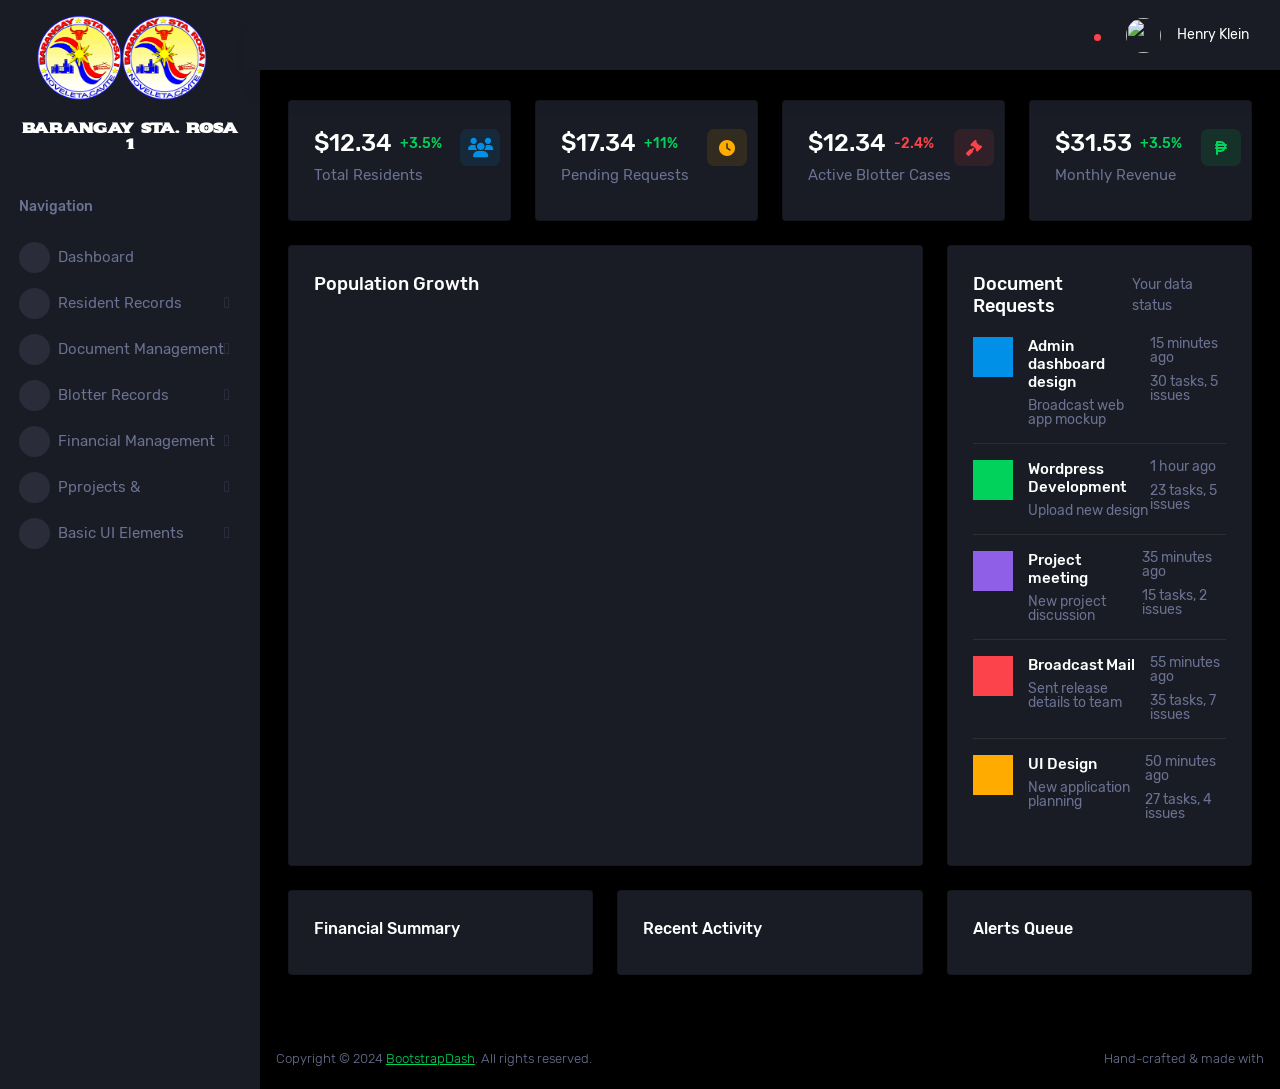
==== commit 3ffac695: "Need to fix" ====
--- a/src/index.html
+++ b/src/index.html
@@ -4,7 +4,7 @@
     <!-- Required meta tags -->
     <meta charset="utf-8">
     <meta name="viewport" content="width=device-width, initial-scale=1, shrink-to-fit=no">
-    <title>Corona Admin</title>
+    <title>Barangay Sta. Rosa 1 MIS</title>
     <!-- plugins:css -->
     <link rel="stylesheet" href="assets/vendors/mdi/css/materialdesignicons.min.css">
     <link rel="stylesheet" href="assets/vendors/ti-icons/css/themify-icons.css">
@@ -28,11 +28,19 @@
       <nav class="sidebar sidebar-offcanvas" id="sidebar">
         <div class="sidebar-brand-wrapper d-none d-lg-flex align-items-center justify-content-center fixed-top">
 
-            <a class="sidebar-brand brand-logo" href="index.html">
-                <img src="assets/images/logo_noveleta.png"
-                    alt="logo"
-                    class="main-logo">
-            </a>
+          <!-- FULL SIDEBAR -->
+          <a class="sidebar-brand brand-logo" href="index.html">
+              <img src="assets/images/logo_noveleta.png"
+                  alt="logo"
+                  class="main-logo">
+          </a>
+
+          <!-- MINI SIDEBAR -->
+          <a class="sidebar-brand brand-logo-mini" href="index.html">
+              <img src="assets/images/logo_noveleta.png"
+                  alt="logo"
+                  class="mini-logo">
+          </a>
 
         </div>
         <ul class="nav">
--- a/src/assets/css/style.css
+++ b/src/assets/css/style.css
@@ -1,5 +1,5 @@
+@charset "UTF-8";
 @import url('https://fonts.googleapis.com/css2?family=Poppins:ital,wght@0,100;0,200;0,300;0,400;0,500;0,600;0,700;0,800;0,900;1,100;1,200;1,300;1,400;1,500;1,600;1,700;1,800;1,900&family=Sekuya&display=swap');
-@charset "UTF-8";
 /*-------------------------------------------------------------------
   ===== Table of Contents =====
 
@@ -24138,6 +24138,7 @@
   /* FIX */
   height: 100px;
   padding: 10px 0;
+  margin-top: 10px;
 
   display: flex;
   align-items: center;
@@ -24164,7 +24165,6 @@
 }
 
 .sidebar .sidebar-brand-wrapper {
-  background: #191c24;
   width: 244px;
   height: 95px;
 
@@ -24392,6 +24392,7 @@
   padding-right: 10px;
 }
 .sidebar .nav .nav-item.profile .profile-desc {
+  margin-top: 30px;
   display: flex;
   flex-direction: row;
   align-items: center;
@@ -24624,10 +24625,10 @@
 
 @media (min-width: 992px) {
   .sidebar-mini .navbar {
-    left: 185px;
+    left: 70px !important;
   }
   .sidebar-mini .navbar .navbar-brand-wrapper {
-    width: 185px;
+    width: 70px !important;
   }
   .sidebar-mini .navbar .navbar-menu-wrapper {
     width: 100%;
@@ -24690,26 +24691,86 @@
   .sidebar-mini .sidebar .nav .nav-item.nav-category {
     display: none;
   }
-  .sidebar-mini .sidebar .nav .nav-item.profile .profile-desc {
-    justify-content: center;
-    position: relative;
-  }
-  .sidebar-mini .sidebar .nav .nav-item.profile .profile-desc .profile-pic {
-    flex-direction: column;
-  }
-  .sidebar-mini .sidebar .nav .nav-item.profile .profile-desc .profile-name {
-    margin-left: 0;
-  }
-  .sidebar-mini .sidebar .nav .nav-item.profile .profile-desc .profile-dropdown {
-    position: absolute;
-    right: 10px;
-  }
   .profile-desc p {
     font-family: "Sekuya", system-ui;
     font-weight: 400;
     font-style: normal;
     font-size: 13px;
   }
+  /* NORMAL SIDEBAR */
+  .sidebar .sidebar-brand-wrapper {
+      width: 244px;
+      transition: all 0.3s ease;
+      overflow: hidden;
+  }
+
+  /* MAIN LOGO */
+  .main-logo {
+      width: 90px;
+      height: auto;
+      object-fit: contain;
+      display: block;
+      margin: auto;
+  }
+
+  /* HIDE MINI LOGO BY DEFAULT */
+  .brand-logo-mini {
+      display: none !important;
+  }
+
+  /* TEXT STYLE */
+  .profile-text p {
+      text-align: center;
+      font-size: 14px;
+      font-weight: 700;
+      color: white;
+      line-height: 1.2;
+      margin-top: 10px;
+  }
+
+  /* =========================
+    MINI SIDEBAR
+  ========================= */
+
+  .sidebar-mini .sidebar {
+      width: 70px !important;
+  }
+
+  /* SHRINK BRAND WRAPPER */
+  .sidebar-mini .sidebar .sidebar-brand-wrapper {
+    width: 70px !important;
+    min-width: 70px !important;
+    max-width: 70px !important;
+  }
+
+  /* HIDE BIG LOGO */
+  .sidebar-mini .sidebar .brand-logo {
+      display: none !important;
+  }
+
+  /* SHOW MINI LOGO */
+  .sidebar-mini .sidebar .brand-logo-mini {
+      display: flex !important;
+      justify-content: center;
+      align-items: center;
+  }
+
+  /* MINI LOGO IMAGE */
+  .sidebar-mini .sidebar .brand-logo-mini img {
+      width: 40px !important;
+      height: 40px !important;
+      object-fit: contain;
+  }
+
+  /* HIDE BARANGAY TEXT */
+  .sidebar-mini .sidebar .profile-text {
+      display: none !important;
+  }
+
+/* FIX CONTENT POSITION */
+.main-panel {
+    transition: all 0.3s ease;
+}
   .sidebar-mini:not(.sidebar-icon-only) .sidebar .nav:not(.sub-menu) > .nav-item {
     border-bottom: 1px solid rgba(108, 114, 147, 0.2);
   }
@@ -24743,7 +24804,7 @@
     padding: 0.3rem 0;
   }
   .sidebar-mini .page-body-wrapper {
-    width: calc(100% - 185px);
+    width: calc(100% - 70px);
   }
 }
 
